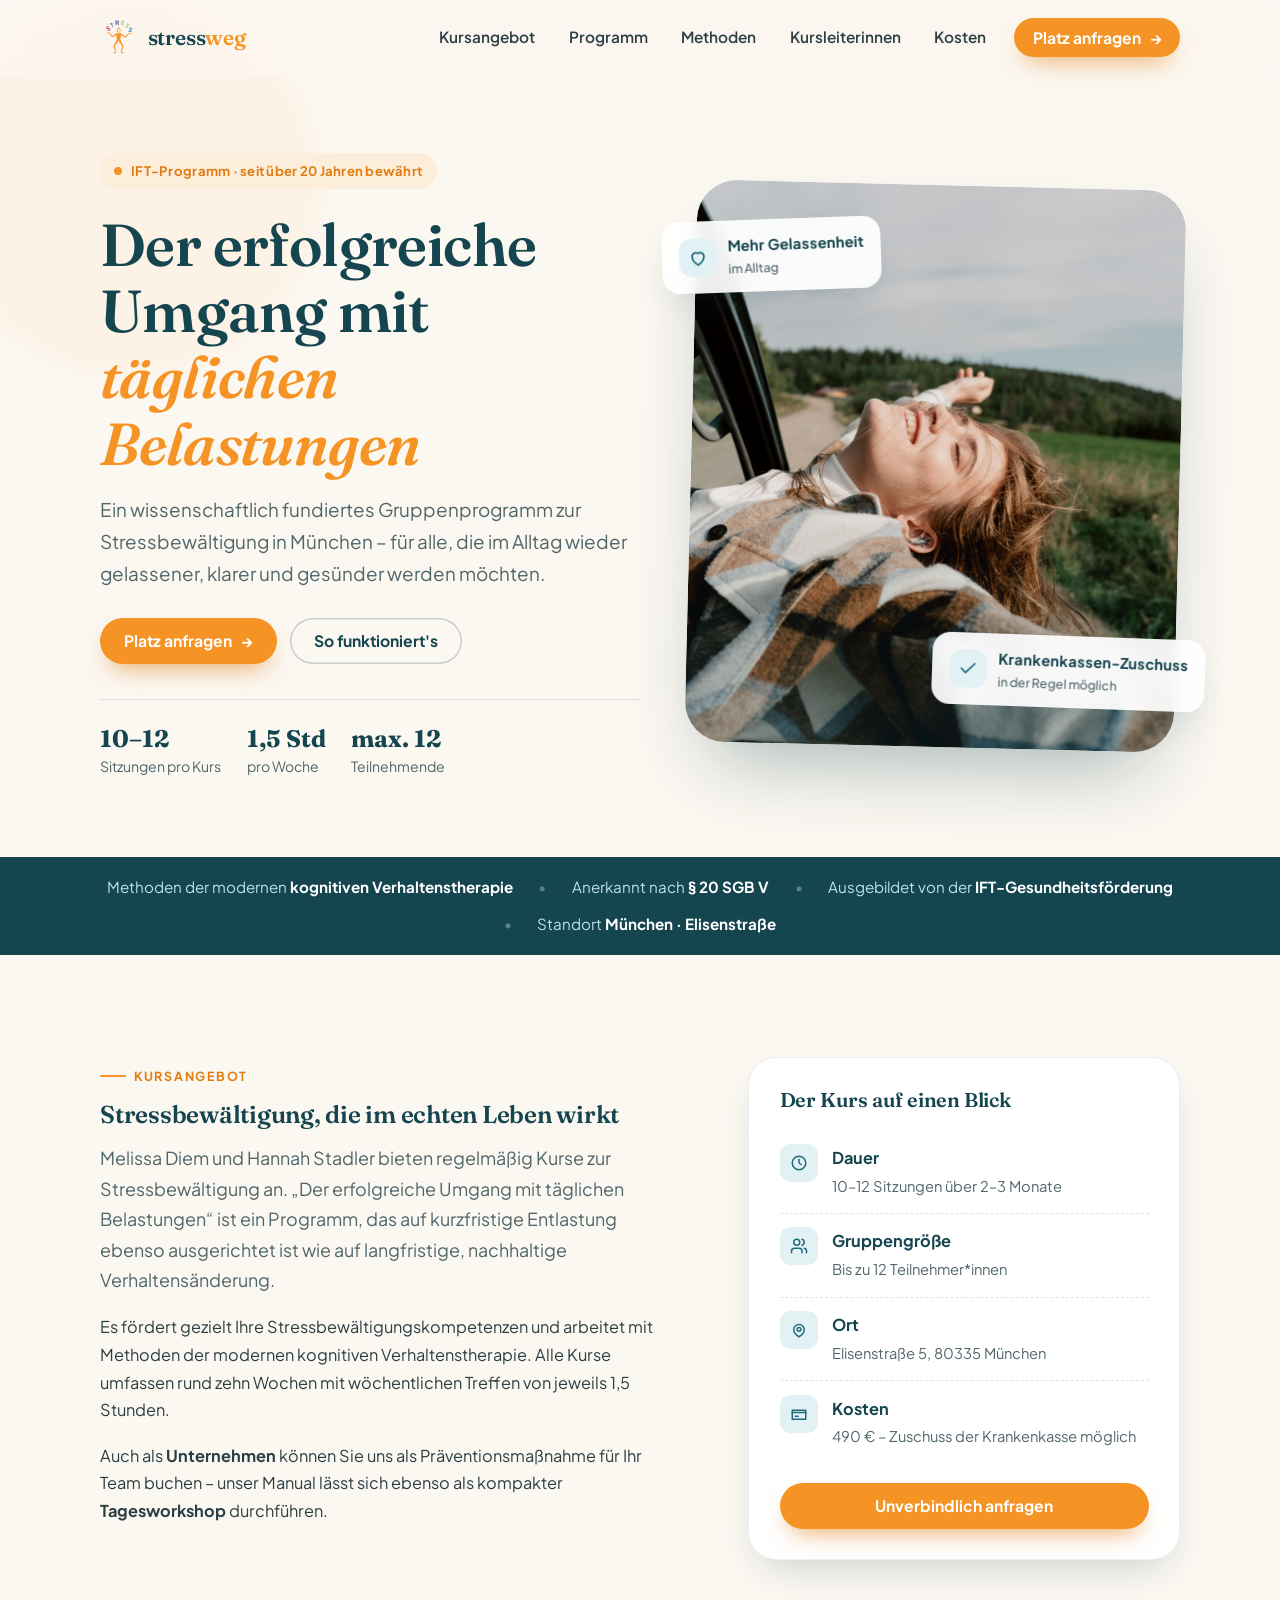
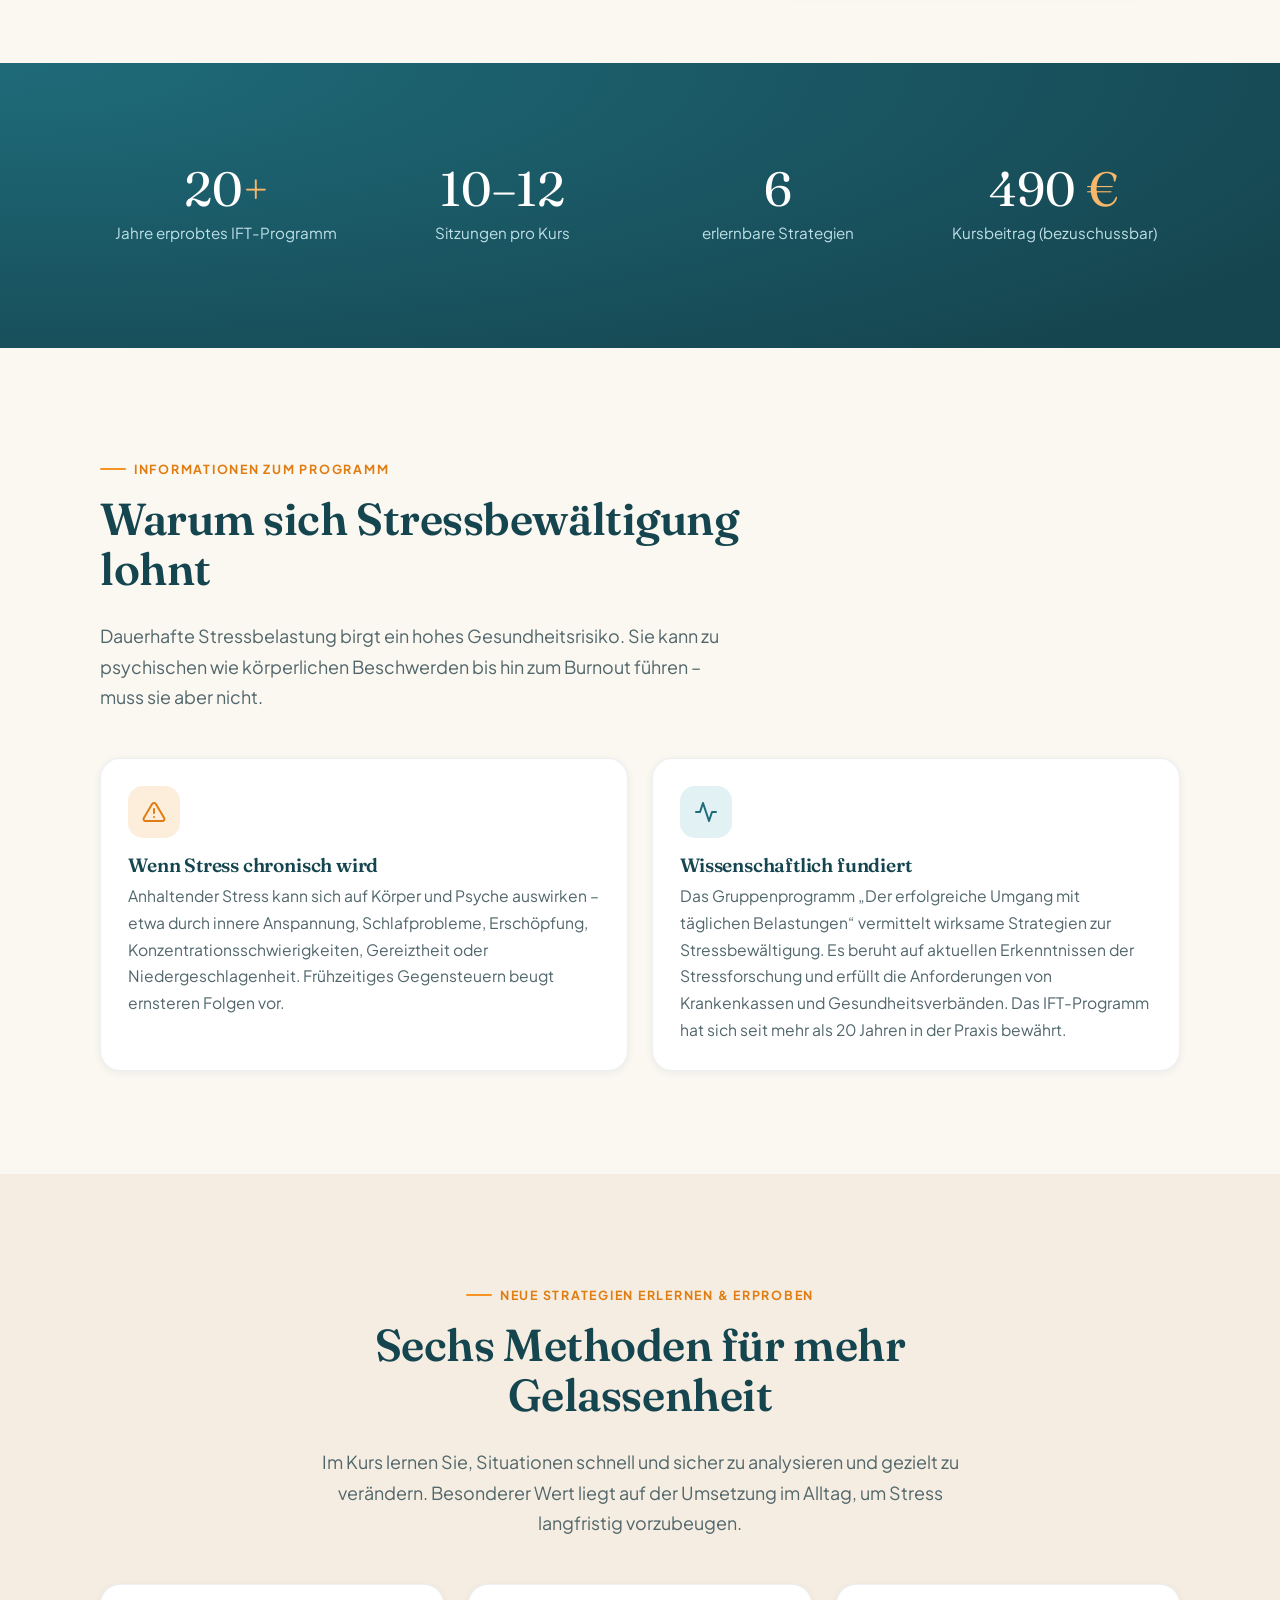
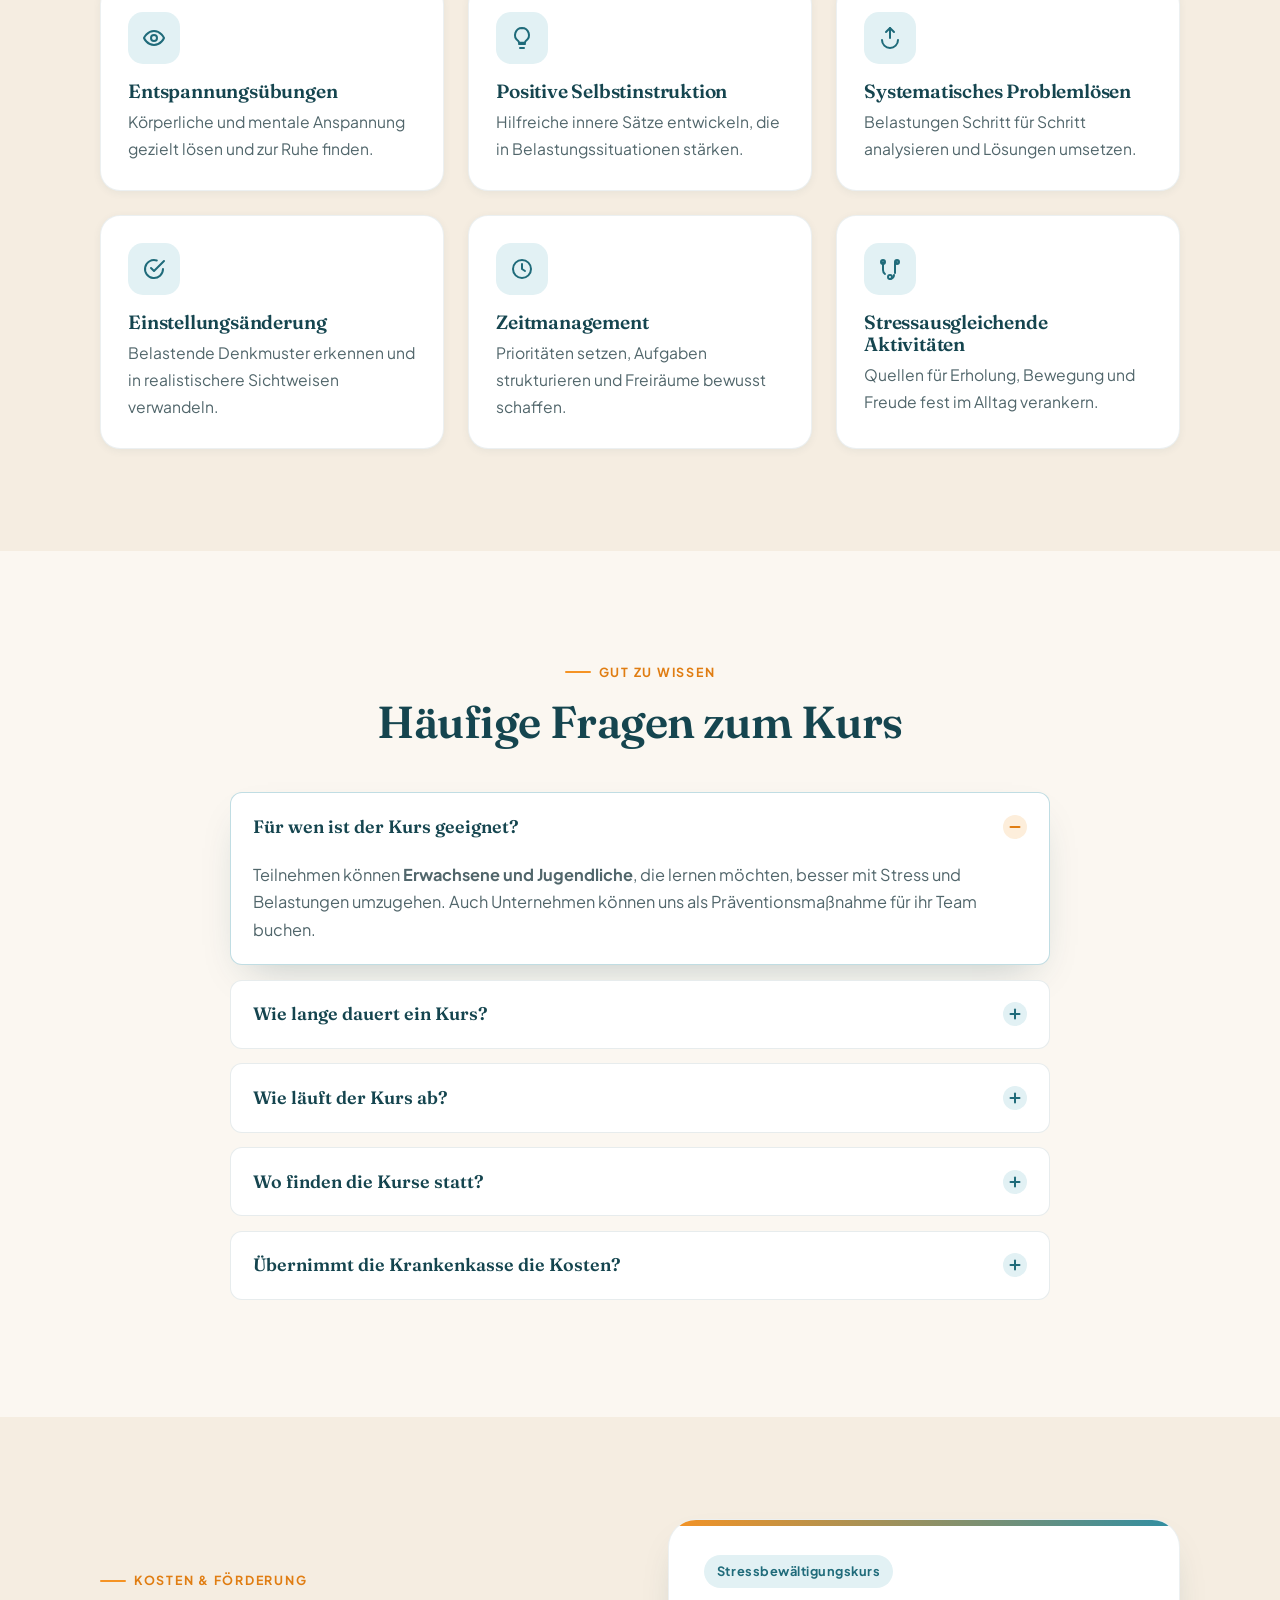
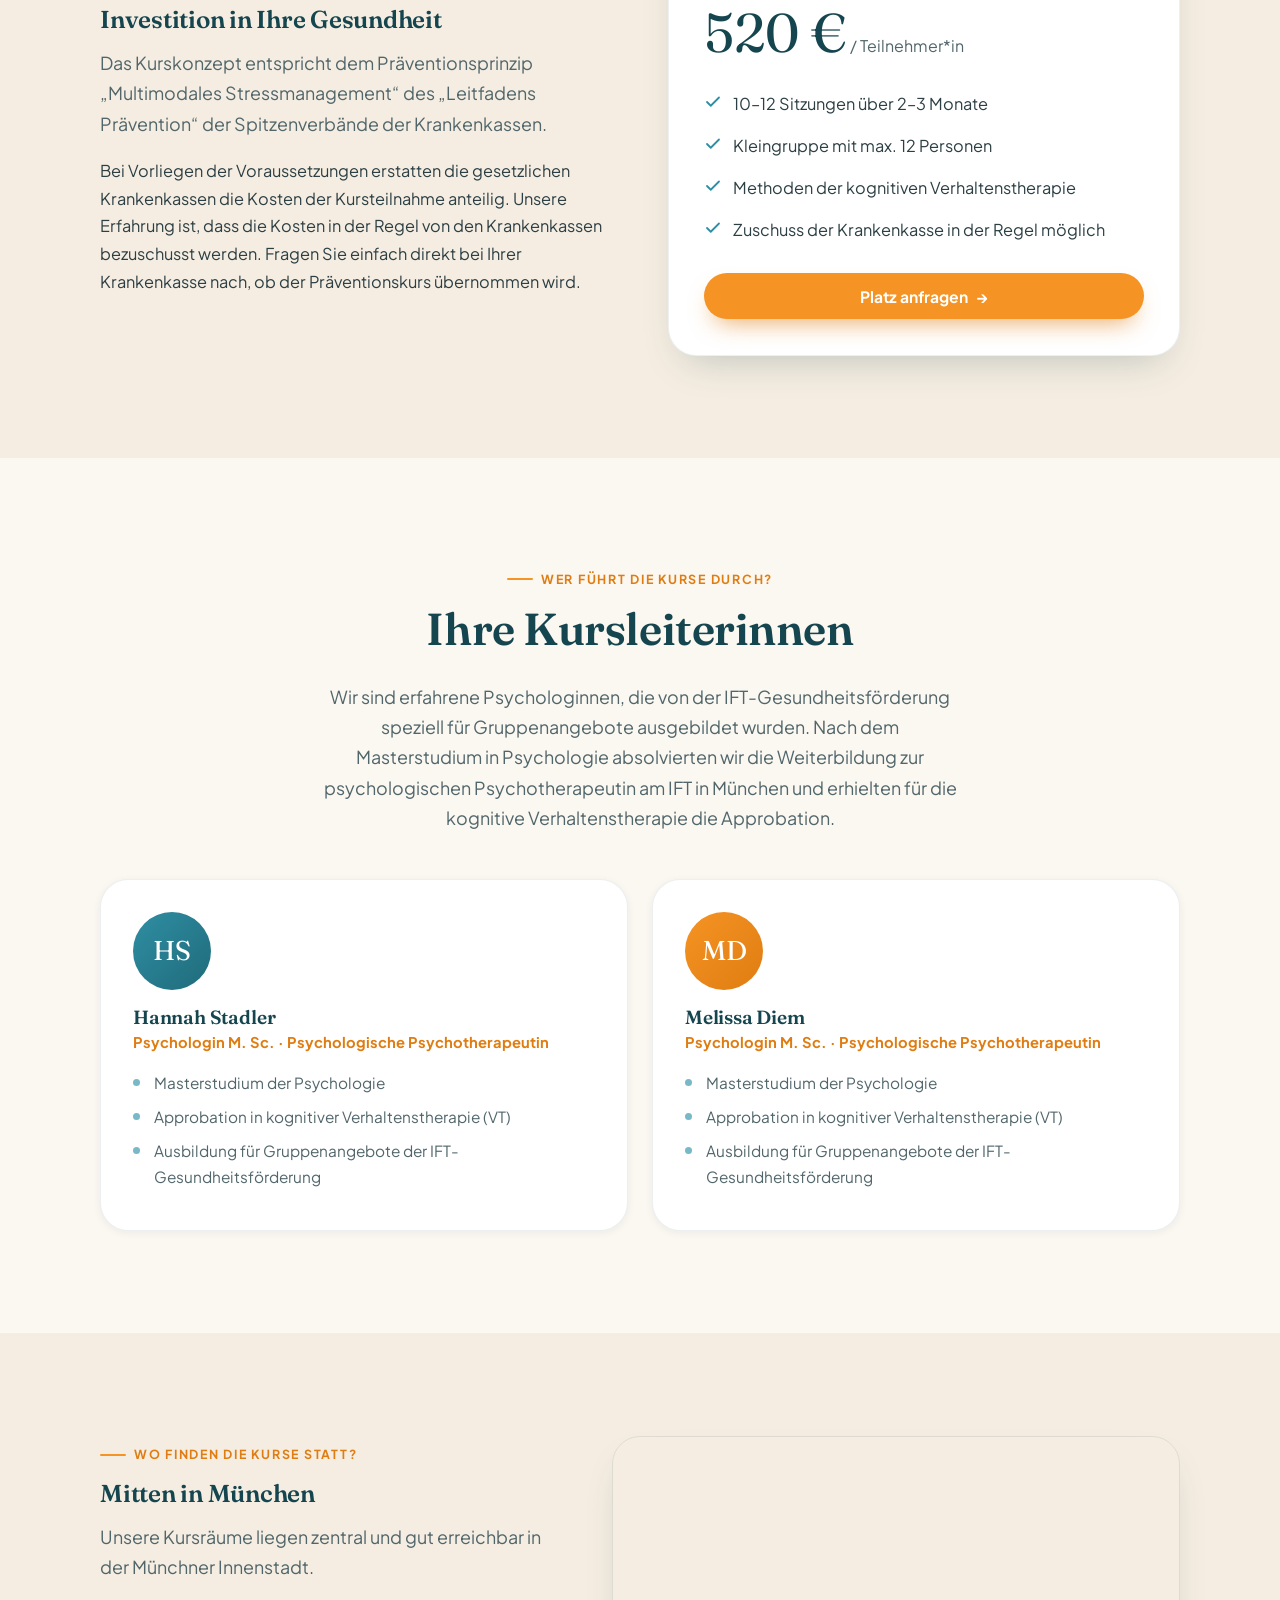
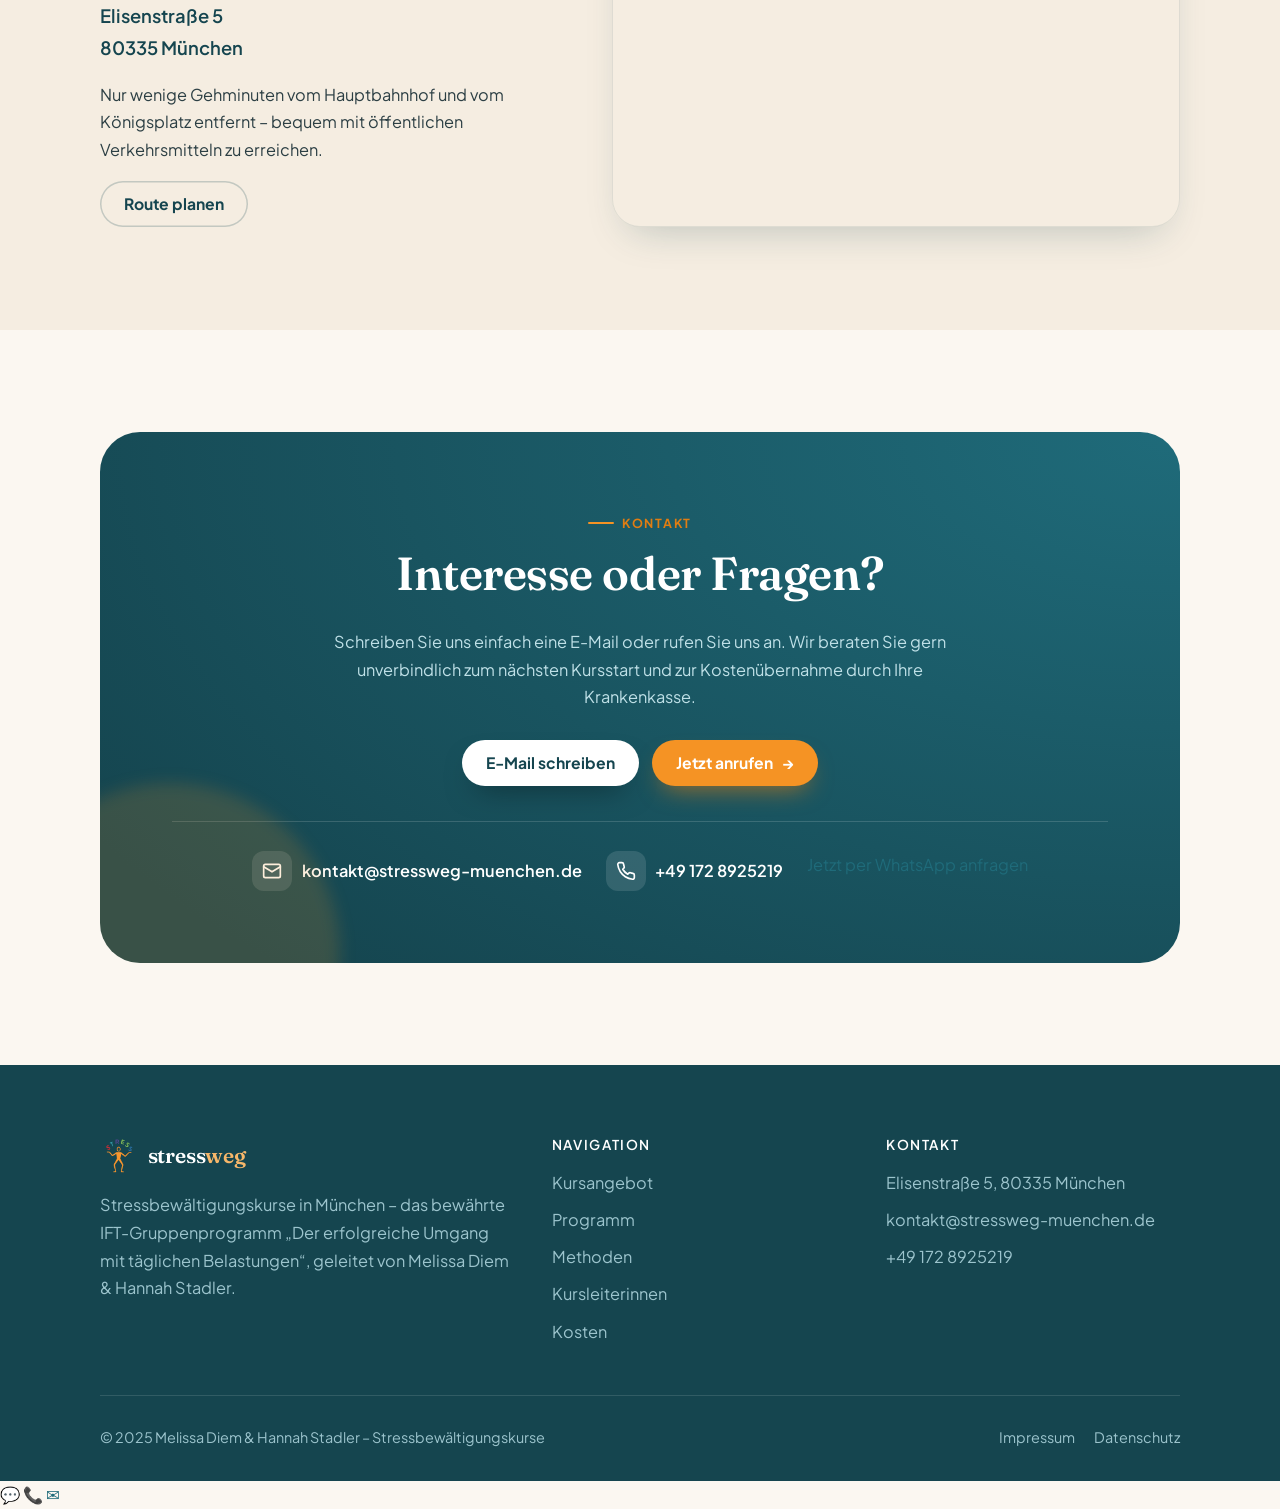
==== index.html @ cededc48 "floatingwa Restored contact FAB section with WhatsApp, call, and email links." ====
<!DOCTYPE html>
<html lang="de">
<head>
  <meta charset="UTF-8" />
  <meta name="viewport" content="width=device-width, initial-scale=1" />
  <title>stressweg München – Stressbewältigungskurse von Diem &amp; Stadler</title>
  <meta name="description" content="Wissenschaftlich fundierte Stressbewältigungskurse in München. Das bewährte IFT-Gruppenprogramm „Der erfolgreiche Umgang mit täglichen Belastungen“ – mit Zuschuss der Krankenkassen. Geleitet von den Psychologinnen Melissa Diem & Hannah Stadler." />
  <link rel="icon" href="mensch.png" />
  <link rel="preconnect" href="https://fonts.googleapis.com" />
  <link rel="preconnect" href="https://fonts.gstatic.com" crossorigin />
  <link href="https://fonts.googleapis.com/css2?family=Fraunces:ital,opsz,wght@0,9..144,400;0,9..144,500;0,9..144,600;1,9..144,500;1,9..144,600&family=Plus+Jakarta+Sans:wght@400;500;600;700;800&display=swap" rel="stylesheet" />
  <link rel="stylesheet" href="styles.css" />
</head>
<body>

  <!-- ===== Navigation ===== -->
  <header class="nav" id="nav">
    <div class="nav__inner">
      <a href="#top" class="brand" aria-label="stressweg – Startseite">
        <img src="mensch.png" alt="" />
        <span>stress<b>weg</b></span>
      </a>

      <div class="nav__menu" id="navMenu">
        <ul class="nav__links">
          <li><a href="#angebot">Kursangebot</a></li>
          <li><a href="#programm">Programm</a></li>
          <li><a href="#strategien">Methoden</a></li>
          <li><a href="#team">Kursleiterinnen</a></li>
          <li><a href="#kosten">Kosten</a></li>
        </ul>
        <div class="nav__cta">
          <a href="#kontakt" class="btn">Platz anfragen <span class="arrow" aria-hidden="true">→</span></a>
        </div>
      </div>

      <button class="nav__toggle" id="navToggle" aria-label="Menü öffnen" aria-expanded="false" aria-controls="navMenu">
        <span></span>
      </button>
    </div>
  </header>

  <main id="top">

    <!-- ===== Hero ===== -->
    <section class="hero">
      <div class="hero__blob" style="width:380px;height:380px;background:var(--orange-100);top:-80px;left:-120px;"></div>
      <div class="hero__content reveal">
        <span class="hero__badge"><span class="dot"></span> IFT-Programm · seit über 20 Jahren bewährt</span>
        <h1>Der erfolgreiche Umgang mit <span class="accent">täglichen Belastungen</span></h1>
        <p class="hero__sub">Ein wissenschaftlich fundiertes Gruppenprogramm zur Stressbewältigung in München – für alle, die im Alltag wieder gelassener, klarer und gesünder werden möchten.</p>
        <div class="hero__actions">
          <a href="#kontakt" class="btn">Platz anfragen <span class="arrow" aria-hidden="true">→</span></a>
          <a href="#programm" class="btn btn--ghost">So funktioniert's</a>
        </div>
        <div class="hero__facts">
          <div class="hero__fact"><strong>10–12</strong><span>Sitzungen pro Kurs</span></div>
          <div class="hero__fact"><strong>1,5 Std</strong><span>pro Woche</span></div>
          <div class="hero__fact"><strong>max. 12</strong><span>Teilnehmende</span></div>
        </div>
      </div>

      <div class="hero__media reveal">
        <div class="hero__photo">
          <img src="images/pexels-bg.jpg" alt="Frau lehnt sich entspannt und lächelnd aus einem Autofenster in die Natur" />
        </div>
        <div class="hero__chip hero__chip--tl">
          <span class="ic" aria-hidden="true">
            <svg width="20" height="20" viewBox="0 0 24 24" fill="none" stroke="currentColor" stroke-width="2" stroke-linecap="round" stroke-linejoin="round"><path d="M12 21s-7-4.5-7-9.5A4.5 4.5 0 0 1 12 7a4.5 4.5 0 0 1 7 4.5C19 16.5 12 21 12 21z"/></svg>
          </span>
          <div>Mehr Gelassenheit<small>im Alltag</small></div>
        </div>
        <div class="hero__chip hero__chip--br">
          <span class="ic" aria-hidden="true">
            <svg width="20" height="20" viewBox="0 0 24 24" fill="none" stroke="currentColor" stroke-width="2" stroke-linecap="round" stroke-linejoin="round"><path d="M20 6 9 17l-5-5"/></svg>
          </span>
          <div>Krankenkassen-Zuschuss<small>in der Regel möglich</small></div>
        </div>
      </div>
    </section>

    <!-- ===== Trust band ===== -->
    <div class="trust">
      <div class="container trust__inner">
        <span>Methoden der modernen <strong>kognitiven Verhaltenstherapie</strong></span>
        <span class="sep">•</span>
        <span>Anerkannt nach <strong>§ 20 SGB V</strong></span>
        <span class="sep">•</span>
        <span>Ausgebildet von der <strong>IFT-Gesundheitsförderung</strong></span>
        <span class="sep">•</span>
        <span>Standort <strong>München · Elisenstraße</strong></span>
      </div>
    </div>

    <!-- ===== Kursangebot ===== -->
    <section class="section" id="angebot">
      <div class="container">
        <div class="split">
          <div class="reveal">
            <span class="eyebrow">Kursangebot</span>
            <h2>Stressbewältigung, die im echten Leben wirkt</h2>
            <p class="lead">Melissa Diem und Hannah Stadler bieten regelmäßig Kurse zur Stressbewältigung an. „Der erfolgreiche Umgang mit täglichen Belastungen“ ist ein Programm, das auf kurzfristige Entlastung ebenso ausgerichtet ist wie auf langfristige, nachhaltige Verhaltensänderung.</p>
            <p>Es fördert gezielt Ihre Stressbewältigungskompetenzen und arbeitet mit Methoden der modernen kognitiven Verhaltenstherapie. Alle Kurse umfassen rund zehn Wochen mit wöchentlichen Treffen von jeweils 1,5 Stunden.</p>
            <p>Auch als <strong>Unternehmen</strong> können Sie uns als Präventionsmaßnahme für Ihr Team buchen – unser Manual lässt sich ebenso als kompakter <strong>Tagesworkshop</strong> durchführen.</p>
          </div>

          <aside class="facts-card reveal" aria-label="Kurs auf einen Blick">
            <h3>Der Kurs auf einen Blick</h3>
            <ul class="facts-list">
              <li>
                <span class="ic" aria-hidden="true"><svg width="18" height="18" viewBox="0 0 24 24" fill="none" stroke="currentColor" stroke-width="2" stroke-linecap="round" stroke-linejoin="round"><circle cx="12" cy="12" r="9"/><path d="M12 7v5l3 2"/></svg></span>
                <div><b>Dauer</b><span>10–12 Sitzungen über 2–3 Monate</span></div>
              </li>
              <li>
                <span class="ic" aria-hidden="true"><svg width="18" height="18" viewBox="0 0 24 24" fill="none" stroke="currentColor" stroke-width="2" stroke-linecap="round" stroke-linejoin="round"><path d="M16 21v-2a4 4 0 0 0-4-4H6a4 4 0 0 0-4 4v2"/><circle cx="9" cy="7" r="4"/><path d="M22 21v-2a4 4 0 0 0-3-3.87"/><path d="M16 3.13a4 4 0 0 1 0 7.75"/></svg></span>
                <div><b>Gruppengröße</b><span>Bis zu 12 Teilnehmer*innen</span></div>
              </li>
              <li>
                <span class="ic" aria-hidden="true"><svg width="18" height="18" viewBox="0 0 24 24" fill="none" stroke="currentColor" stroke-width="2" stroke-linecap="round" stroke-linejoin="round"><path d="M12 21s-7-4.5-7-9.5A7 7 0 0 1 19 11.5C19 16.5 12 21 12 21z"/><circle cx="12" cy="11" r="2.5"/></svg></span>
                <div><b>Ort</b><span>Elisenstraße 5, 80335 München</span></div>
              </li>
              <li>
                <span class="ic" aria-hidden="true"><svg width="18" height="18" viewBox="0 0 24 24" fill="none" stroke="currentColor" stroke-width="2" stroke-linecap="round" stroke-linejoin="round"><path d="M3 7h18v12H3z"/><path d="M3 10h18"/><path d="M7 15h4"/></svg></span>
                <div><b>Kosten</b><span>490 € – Zuschuss der Krankenkasse möglich</span></div>
              </li>
            </ul>
            <a href="#kontakt" class="btn" style="width:100%;justify-content:center;margin-top:1.2rem;">Unverbindlich anfragen</a>
          </aside>
        </div>
      </div>
    </section>

    <!-- ===== Stats ===== -->
    <section class="section section--teal">
      <div class="container">
        <div class="stats">
          <div class="reveal"><div class="stat__num">20<span class="unit">+</span></div><div class="stat__label">Jahre erprobtes IFT-Programm</div></div>
          <div class="reveal"><div class="stat__num">10–12</div><div class="stat__label">Sitzungen pro Kurs</div></div>
          <div class="reveal"><div class="stat__num">6</div><div class="stat__label">erlernbare Strategien</div></div>
          <div class="reveal"><div class="stat__num">490<span class="unit"> €</span></div><div class="stat__label">Kursbeitrag (bezuschussbar)</div></div>
        </div>
      </div>
    </section>

    <!-- ===== Programm ===== -->
    <section class="section" id="programm">
      <div class="container">
        <div class="section__head reveal">
          <span class="eyebrow">Informationen zum Programm</span>
          <h2>Warum sich Stressbewältigung lohnt</h2>
          <p class="lead">Dauerhafte Stressbelastung birgt ein hohes Gesundheitsrisiko. Sie kann zu psychischen wie körperlichen Beschwerden bis hin zum Burnout führen – muss sie aber nicht.</p>
        </div>

        <div class="grid grid--2">
          <div class="card reveal">
            <div class="card__icon card__icon--orange" aria-hidden="true">
              <svg width="24" height="24" viewBox="0 0 24 24" fill="none" stroke="currentColor" stroke-width="2" stroke-linecap="round" stroke-linejoin="round"><path d="M10.29 3.86 1.82 18a2 2 0 0 0 1.71 3h16.94a2 2 0 0 0 1.71-3L13.71 3.86a2 2 0 0 0-3.42 0z"/><path d="M12 9v4"/><path d="M12 17h.01"/></svg>
            </div>
            <h3>Wenn Stress chronisch wird</h3>
            <p>Anhaltender Stress kann sich auf Körper und Psyche auswirken – etwa durch innere Anspannung, Schlafprobleme, Erschöpfung, Konzentrationsschwierigkeiten, Gereiztheit oder Niedergeschlagenheit. Frühzeitiges Gegensteuern beugt ernsteren Folgen vor.</p>
          </div>
          <div class="card reveal">
            <div class="card__icon" aria-hidden="true">
              <svg width="24" height="24" viewBox="0 0 24 24" fill="none" stroke="currentColor" stroke-width="2" stroke-linecap="round" stroke-linejoin="round"><path d="M22 12h-4l-3 9L9 3l-3 9H2"/></svg>
            </div>
            <h3>Wissenschaftlich fundiert</h3>
            <p>Das Gruppenprogramm „Der erfolgreiche Umgang mit täglichen Belastungen“ vermittelt wirksame Strategien zur Stressbewältigung. Es beruht auf aktuellen Erkenntnissen der Stressforschung und erfüllt die Anforderungen von Krankenkassen und Gesundheitsverbänden. Das IFT-Programm hat sich seit mehr als 20 Jahren in der Praxis bewährt.</p>
          </div>
        </div>
      </div>
    </section>

    <!-- ===== Strategien ===== -->
    <section class="section section--tint" id="strategien">
      <div class="container">
        <div class="section__head section__head--center reveal">
          <span class="eyebrow">Neue Strategien erlernen &amp; erproben</span>
          <h2>Sechs Methoden für mehr Gelassenheit</h2>
          <p class="lead">Im Kurs lernen Sie, Situationen schnell und sicher zu analysieren und gezielt zu verändern. Besonderer Wert liegt auf der Umsetzung im Alltag, um Stress langfristig vorzubeugen.</p>
        </div>

        <div class="grid grid--3">
          <div class="card reveal">
            <div class="card__icon" aria-hidden="true"><svg width="24" height="24" viewBox="0 0 24 24" fill="none" stroke="currentColor" stroke-width="2" stroke-linecap="round" stroke-linejoin="round"><path d="M2 12s3-7 10-7 10 7 10 7-3 7-10 7S2 12 2 12z"/><circle cx="12" cy="12" r="3"/></svg></div>
            <h3>Entspannungsübungen</h3>
            <p>Körperliche und mentale Anspannung gezielt lösen und zur Ruhe finden.</p>
          </div>
          <div class="card reveal">
            <div class="card__icon" aria-hidden="true"><svg width="24" height="24" viewBox="0 0 24 24" fill="none" stroke="currentColor" stroke-width="2" stroke-linecap="round" stroke-linejoin="round"><path d="M9 18h6"/><path d="M10 22h4"/><path d="M12 2a7 7 0 0 0-4 12.7c.6.5 1 1.2 1 2h6c0-.8.4-1.5 1-2A7 7 0 0 0 12 2z"/></svg></div>
            <h3>Positive Selbstinstruktion</h3>
            <p>Hilfreiche innere Sätze entwickeln, die in Belastungssituationen stärken.</p>
          </div>
          <div class="card reveal">
            <div class="card__icon" aria-hidden="true"><svg width="24" height="24" viewBox="0 0 24 24" fill="none" stroke="currentColor" stroke-width="2" stroke-linecap="round" stroke-linejoin="round"><path d="m8 6 4-4 4 4"/><path d="M12 2v10"/><path d="M4 14a8 8 0 0 0 16 0"/></svg></div>
            <h3>Systematisches Problemlösen</h3>
            <p>Belastungen Schritt für Schritt analysieren und Lösungen umsetzen.</p>
          </div>
          <div class="card reveal">
            <div class="card__icon" aria-hidden="true"><svg width="24" height="24" viewBox="0 0 24 24" fill="none" stroke="currentColor" stroke-width="2" stroke-linecap="round" stroke-linejoin="round"><path d="M21 12a9 9 0 1 1-6.2-8.5"/><path d="m9 11 3 3L22 4"/></svg></div>
            <h3>Einstellungsänderung</h3>
            <p>Belastende Denkmuster erkennen und in realistischere Sichtweisen verwandeln.</p>
          </div>
          <div class="card reveal">
            <div class="card__icon" aria-hidden="true"><svg width="24" height="24" viewBox="0 0 24 24" fill="none" stroke="currentColor" stroke-width="2" stroke-linecap="round" stroke-linejoin="round"><circle cx="12" cy="12" r="9"/><path d="M12 7v5l3 2"/></svg></div>
            <h3>Zeitmanagement</h3>
            <p>Prioritäten setzen, Aufgaben strukturieren und Freiräume bewusst schaffen.</p>
          </div>
          <div class="card reveal">
            <div class="card__icon" aria-hidden="true"><svg width="24" height="24" viewBox="0 0 24 24" fill="none" stroke="currentColor" stroke-width="2" stroke-linecap="round" stroke-linejoin="round"><path d="M19 5a2 2 0 0 0-2 2v9"/><path d="M7 17a5 5 0 0 1-2-4V5"/><circle cx="5" cy="5" r="2"/><circle cx="19" cy="5" r="2"/><path d="M12 22a4 4 0 0 0 4-4"/><circle cx="12" cy="20" r="2"/></svg></div>
            <h3>Stressausgleichende Aktivitäten</h3>
            <p>Quellen für Erholung, Bewegung und Freude fest im Alltag verankern.</p>
          </div>
        </div>
      </div>
    </section>

    <!-- ===== FAQ / Details ===== -->
    <section class="section" id="details">
      <div class="container">
        <div class="section__head section__head--center reveal">
          <span class="eyebrow">Gut zu wissen</span>
          <h2>Häufige Fragen zum Kurs</h2>
        </div>

        <div class="faq reveal">
          <details class="faq__item" open>
            <summary class="faq__q">Für wen ist der Kurs geeignet? <span class="plus" aria-hidden="true"></span></summary>
            <div class="faq__a">
              <p>Teilnehmen können <strong>Erwachsene und Jugendliche</strong>, die lernen möchten, besser mit Stress und Belastungen umzugehen. Auch Unternehmen können uns als Präventionsmaßnahme für ihr Team buchen.</p>
            </div>
          </details>
          <details class="faq__item">
            <summary class="faq__q">Wie lange dauert ein Kurs? <span class="plus" aria-hidden="true"></span></summary>
            <div class="faq__a">
              <p>Ein Kurs dauert in der Regel <strong>zwei bis drei Monate</strong>. Je nach Anzahl der Teilnehmenden variiert der Gesamtumfang zwischen 10 und 12 Sitzungen – bei wöchentlichen Treffen von jeweils 1,5 Stunden.</p>
            </div>
          </details>
          <details class="faq__item">
            <summary class="faq__q">Wie läuft der Kurs ab? <span class="plus" aria-hidden="true"></span></summary>
            <div class="faq__a">
              <p>Der Kurs wird in <strong>Gruppen mit bis zu zwölf Teilnehmer*innen</strong> durchgeführt. So bleibt genug Zeit für individuelle Unterstützung. Sie lernen, Situationen schnell und sicher zu analysieren und gezielt zu verändern.</p>
            </div>
          </details>
          <details class="faq__item">
            <summary class="faq__q">Wo finden die Kurse statt? <span class="plus" aria-hidden="true"></span></summary>
            <div class="faq__a">
              <p>Die Kurse finden zentral in München statt: <strong>Elisenstraße 5, 80335 München</strong>. Den genauen Standort finden Sie weiter unten auf der Karte.</p>
            </div>
          </details>
          <details class="faq__item">
            <summary class="faq__q">Übernimmt die Krankenkasse die Kosten? <span class="plus" aria-hidden="true"></span></summary>
            <div class="faq__a">
              <p>Das Kurskonzept entspricht dem Präventionsprinzip „Multimodales Stressmanagement“ des „Leitfadens Prävention“ der Spitzenverbände der Krankenkassen. Bei Vorliegen der Voraussetzungen erstatten die gesetzlichen Krankenkassen die Kosten anteilig. Unsere Erfahrung zeigt: In der Regel werden die Kosten bezuschusst. Fragen Sie am besten direkt bei Ihrer Krankenkasse nach.</p>
            </div>
          </details>
        </div>
      </div>
    </section>

    <!-- ===== Kosten ===== -->
    <section class="section section--tint" id="kosten">
      <div class="container">
        <div class="pricing">
          <div class="reveal">
            <span class="eyebrow">Kosten &amp; Förderung</span>
            <h2>Investition in Ihre Gesundheit</h2>
            <p class="lead">Das Kurskonzept entspricht dem Präventionsprinzip „Multimodales Stressmanagement“ des „Leitfadens Prävention“ der Spitzenverbände der Krankenkassen.</p>
            <p>Bei Vorliegen der Voraussetzungen erstatten die gesetzlichen Krankenkassen die Kosten der Kursteilnahme anteilig. Unsere Erfahrung ist, dass die Kosten in der Regel von den Krankenkassen bezuschusst werden. Fragen Sie einfach direkt bei Ihrer Krankenkasse nach, ob der Präventionskurs übernommen wird.</p>
          </div>

          <div class="price-card reveal">
            <span class="tag">Stressbewältigungskurs</span>
            <div class="amount">520 €<small> / Teilnehmer*in</small></div>
            <ul class="check-list">
              <li><svg width="18" height="18" viewBox="0 0 24 24" fill="none" stroke="currentColor" stroke-width="2.4" stroke-linecap="round" stroke-linejoin="round"><path d="M20 6 9 17l-5-5"/></svg> 10–12 Sitzungen über 2–3 Monate</li>
              <li><svg width="18" height="18" viewBox="0 0 24 24" fill="none" stroke="currentColor" stroke-width="2.4" stroke-linecap="round" stroke-linejoin="round"><path d="M20 6 9 17l-5-5"/></svg> Kleingruppe mit max. 12 Personen</li>
              <li><svg width="18" height="18" viewBox="0 0 24 24" fill="none" stroke="currentColor" stroke-width="2.4" stroke-linecap="round" stroke-linejoin="round"><path d="M20 6 9 17l-5-5"/></svg> Methoden der kognitiven Verhaltenstherapie</li>
              <li><svg width="18" height="18" viewBox="0 0 24 24" fill="none" stroke="currentColor" stroke-width="2.4" stroke-linecap="round" stroke-linejoin="round"><path d="M20 6 9 17l-5-5"/></svg> Zuschuss der Krankenkasse in der Regel möglich</li>
            </ul>
            <a href="#kontakt" class="btn" style="width:100%;justify-content:center;">Platz anfragen <span class="arrow" aria-hidden="true">→</span></a>
          </div>
        </div>
      </div>
    </section>

    <!-- ===== Team ===== -->
    <section class="section" id="team">
      <div class="container">
        <div class="section__head section__head--center reveal">
          <span class="eyebrow">Wer führt die Kurse durch?</span>
          <h2>Ihre Kursleiterinnen</h2>
          <p class="lead">Wir sind erfahrene Psychologinnen, die von der IFT-Gesundheitsförderung speziell für Gruppenangebote ausgebildet wurden. Nach dem Masterstudium in Psychologie absolvierten wir die Weiterbildung zur psychologischen Psychotherapeutin am IFT in München und erhielten für die kognitive Verhaltenstherapie die Approbation.</p>
        </div>

        <div class="grid grid--2">
          <div class="team-card reveal">
            <div class="team-card__avatar team-card__avatar--a" aria-hidden="true">HS</div>
            <h3>Hannah Stadler</h3>
            <div class="role">Psychologin M. Sc. · Psychologische Psychotherapeutin</div>
            <ul>
              <li>Masterstudium der Psychologie</li>
              <li>Approbation in kognitiver Verhaltenstherapie (VT)</li>
              <li>Ausbildung für Gruppenangebote der IFT-Gesundheitsförderung</li>
            </ul>
          </div>
          <div class="team-card reveal">
            <div class="team-card__avatar team-card__avatar--b" aria-hidden="true">MD</div>
            <h3>Melissa Diem</h3>
            <div class="role">Psychologin M. Sc. · Psychologische Psychotherapeutin</div>
            <ul>
              <li>Masterstudium der Psychologie</li>
              <li>Approbation in kognitiver Verhaltenstherapie (VT)</li>
              <li>Ausbildung für Gruppenangebote der IFT-Gesundheitsförderung</li>
            </ul>
          </div>
        </div>
      </div>
    </section>

    <!-- ===== Standort ===== -->
    <section class="section section--tint" id="standort">
      <div class="container">
        <div class="location">
          <div class="reveal">
            <span class="eyebrow">Wo finden die Kurse statt?</span>
            <h2>Mitten in München</h2>
            <p class="lead">Unsere Kursräume liegen zentral und gut erreichbar in der Münchner Innenstadt.</p>
            <p style="font-size:1.15rem;color:var(--teal-900);font-weight:600;">Elisenstraße 5<br />80335 München</p>
            <p>Nur wenige Gehminuten vom Hauptbahnhof und vom Königsplatz entfernt – bequem mit öffentlichen Verkehrsmitteln zu erreichen.</p>
            <a class="btn btn--ghost" href="https://www.openstreetmap.org/search?query=Elisenstra%C3%9Fe%205%2C%2080335%20M%C3%BCnchen" target="_blank" rel="noopener">Route planen</a>
          </div>
          <div class="location__map reveal">
            <iframe
              title="Karte: Elisenstraße 5, 80335 München"
              loading="lazy"
              referrerpolicy="no-referrer-when-downgrade"
              src="https://www.openstreetmap.org/export/embed.html?bbox=11.5560%2C48.1410%2C11.5700%2C48.1480&amp;layer=mapnik&amp;marker=48.1445%2C11.5630"></iframe>
          </div>
        </div>
      </div>
    </section>

    <!-- ===== Kontakt / CTA ===== -->
    <section class="section" id="kontakt">
      <div class="container">
        <div class="cta reveal">
          <div class="cta__deco" aria-hidden="true"></div>
          <span class="eyebrow">Kontakt</span>
          <h2>Interesse oder Fragen?</h2>
          <p>Schreiben Sie uns einfach eine E-Mail oder rufen Sie uns an. Wir beraten Sie gern unverbindlich zum nächsten Kursstart und zur Kostenübernahme durch Ihre Krankenkasse.</p>
          <div class="cta__actions">
            <a href="mailto:kontakt@stressweg-muenchen.de" class="btn btn--light">E-Mail schreiben</a>
            <a href="tel:+491728925219" class="btn">Jetzt anrufen <span class="arrow" aria-hidden="true">→</span></a>
          </div>
          <div class="cta__methods">
            <a class="cta__method" href="mailto:kontakt@stressweg-muenchen.de">
              <span class="ic" aria-hidden="true"><svg width="20" height="20" viewBox="0 0 24 24" fill="none" stroke="currentColor" stroke-width="2" stroke-linecap="round" stroke-linejoin="round"><rect x="2" y="4" width="20" height="16" rx="2"/><path d="m22 7-10 6L2 7"/></svg></span>
              kontakt@stressweg-muenchen.de
            </a>
            <a class="cta__method" href="tel:+491728925219">
              <span class="ic" aria-hidden="true"><svg width="20" height="20" viewBox="0 0 24 24" fill="none" stroke="currentColor" stroke-width="2" stroke-linecap="round" stroke-linejoin="round"><path d="M22 16.92v3a2 2 0 0 1-2.18 2 19.79 19.79 0 0 1-8.63-3.07 19.5 19.5 0 0 1-6-6 19.79 19.79 0 0 1-3.07-8.67A2 2 0 0 1 4.11 2h3a2 2 0 0 1 2 1.72c.13.96.36 1.9.7 2.81a2 2 0 0 1-.45 2.11L8.09 9.91a16 16 0 0 0 6 6l1.27-1.27a2 2 0 0 1 2.11-.45c.9.34 1.85.57 2.81.7A2 2 0 0 1 22 16.92z"/></svg></span>
              +49&nbsp;172&nbsp;8925219
            </a>
            <a href="https://wa.me/+491728925219" target="_blank" rel="noopener noreferrer">
  Jetzt per WhatsApp anfragen
</a>
          </div>
        </div>
      </div>
    </section>
  </main>

  <!-- ===== Footer ===== -->
  <footer class="footer">
    <div class="container">
      <div class="footer__grid">
        <div>
          <a href="#top" class="brand"><img src="mensch.png" alt="" /> <span>stress<b>weg</b></span></a>
          <p>Stressbewältigungskurse in München – das bewährte IFT-Gruppenprogramm „Der erfolgreiche Umgang mit täglichen Belastungen“, geleitet von Melissa Diem &amp; Hannah Stadler.</p>
        </div>
        <div>
          <h4>Navigation</h4>
          <ul>
            <li><a href="#angebot">Kursangebot</a></li>
            <li><a href="#programm">Programm</a></li>
            <li><a href="#strategien">Methoden</a></li>
            <li><a href="#team">Kursleiterinnen</a></li>
            <li><a href="#kosten">Kosten</a></li>
          </ul>
        </div>
        <div>
          <h4>Kontakt</h4>
          <ul>
            <li>Elisenstraße 5, 80335 München</li>
            <li><a href="mailto:kontakt@stressweg-muenchen.de">kontakt@stressweg-muenchen.de</a></li>
            <li><a href="tel:+491728925219">+49&nbsp;172&nbsp;8925219</a></li>
          </ul>
        </div>
      </div>
      <div class="footer__bottom">
        <span>© 2025 Melissa Diem &amp; Hannah Stadler – Stressbewältigungskurse</span>
        <nav>
          <a href="impressum.html">Impressum</a>
          <a href="datenschutz.html">Datenschutz</a>
        </nav>
      </div>
    </div>
  </footer>

  <script src="script.js"></script>
    <div class="contact-fab">
  
  <!-- WhatsApp -->
  <a href="https://wa.me/491234567890?text=Hallo%20ich%20habe%20eine%20Anfrage%20%C3%BCber%20Ihre%20Website"
     target="_blank"
     title="WhatsApp">
    💬
  </a>

  <!-- Anruf -->
  <a href="tel:+498912345678"
     title="Anrufen">
    📞
  </a>

  <!-- Email -->
  <a href="mailto:info@stressweg-muenchen.de?subject=Anfrage%20Website"
     title="E-Mail schreiben">
    ✉️
  </a>

</div>
</body>
</html>
---- styles.css ----
/* =========================================================
   stressweg – Stressbewältigungskurse München
   Redesign Stylesheet
   ========================================================= */

:root {
  /* Brand palette */
  --teal-900: #15454f;
  --teal-700: #1f6b7a;
  --teal-500: #2f8ea3;
  --teal-300: #79b8c6;
  --teal-100: #e2f1f4;

  --orange-600: #e07d12;
  --orange-500: #f59324;
  --orange-300: #f7b76a;
  --orange-100: #fdeedb;

  --sand-50: #fbf7f1;
  --sand-100: #f5ede1;
  --sand-200: #ece0cf;

  --ink-900: #16282d;
  --ink-700: #2c3f44;
  --ink-500: #51666b;
  --ink-300: #8499a0;

  --white: #ffffff;

  /* Semantic */
  --bg: var(--sand-50);
  --surface: #ffffff;
  --text: var(--ink-700);
  --heading: var(--teal-900);
  --accent: var(--orange-500);

  --radius-sm: 12px;
  --radius: 20px;
  --radius-lg: 28px;
  --radius-xl: 40px;

  --shadow-sm: 0 2px 8px rgba(21, 69, 79, 0.06);
  --shadow: 0 18px 40px -18px rgba(21, 69, 79, 0.28);
  --shadow-lg: 0 40px 80px -30px rgba(21, 69, 79, 0.40);

  --nav-h: 76px;
  --maxw: 1160px;

  --font-display: "Fraunces", Georgia, "Times New Roman", serif;
  --font-body: "Plus Jakarta Sans", system-ui, -apple-system, Segoe UI, Roboto, sans-serif;
}

/* ---------- Reset ---------- */
*, *::before, *::after { box-sizing: border-box; }

html {
  scroll-behavior: smooth;
  -webkit-text-size-adjust: 100%;
}
@media (prefers-reduced-motion: reduce) {
  html { scroll-behavior: auto; }
}

body {
  margin: 0;
  font-family: var(--font-body);
  color: var(--text);
  background: var(--bg);
  line-height: 1.7;
  font-size: 1.02rem;
  -webkit-font-smoothing: antialiased;
  text-rendering: optimizeLegibility;
  overflow-x: hidden;
}

img { max-width: 100%; display: block; }

a { color: var(--teal-700); text-decoration: none; }
a:hover { color: var(--teal-500); }

h1, h2, h3, h4 {
  font-family: var(--font-display);
  color: var(--heading);
  font-weight: 600;
  line-height: 1.12;
  letter-spacing: -0.01em;
  margin: 0 0 0.6em;
}

p { margin: 0 0 1.1rem; }

.container {
  width: 100%;
  max-width: var(--maxw);
  margin-inline: auto;
  padding-inline: clamp(1.2rem, 4vw, 2.5rem);
}

/* ---------- Section scaffolding ---------- */
section[id] { scroll-margin-top: calc(var(--nav-h) + 24px); }

.section { padding: clamp(3.5rem, 8vw, 7rem) 0; }
.section--tint { background: var(--sand-100); }
.section--teal {
  background: radial-gradient(120% 140% at 0% 0%, var(--teal-700), var(--teal-900));
  color: #d9eef2;
}
.section--teal h2, .section--teal h3 { color: #fff; }

.eyebrow {
  display: inline-flex;
  align-items: center;
  gap: 0.5rem;
  font-family: var(--font-body);
  font-weight: 700;
  font-size: 0.78rem;
  letter-spacing: 0.14em;
  text-transform: uppercase;
  color: var(--orange-600);
  margin-bottom: 0.9rem;
}
.eyebrow::before {
  content: "";
  width: 26px; height: 2px;
  background: var(--orange-500);
  border-radius: 2px;
}
.section--teal .eyebrow { color: var(--orange-300); }
.section--teal .eyebrow::before { background: var(--orange-300); }

.section__head { max-width: 640px; margin-bottom: 2.8rem; }
.section__head--center { margin-inline: auto; text-align: center; }
.section__head h2 { font-size: clamp(1.9rem, 4vw, 2.8rem); }
.lead { font-size: 1.12rem; color: var(--ink-500); }
.section--teal .lead { color: #bfe0e7; }

/* ---------- Buttons ---------- */
.btn {
  --btn-bg: var(--orange-500);
  --btn-fg: #fff;
  display: inline-flex;
  align-items: center;
  gap: 0.55rem;
  font-family: var(--font-body);
  font-weight: 700;
  font-size: 0.98rem;
  line-height: 1;
  padding: 0.95rem 1.5rem;
  border-radius: 999px;
  border: 0;
  background: var(--btn-bg);
  color: var(--btn-fg);
  cursor: pointer;
  transition: transform .18s ease, box-shadow .18s ease, background .18s ease;
  box-shadow: 0 12px 24px -10px rgba(224, 125, 18, 0.7);
}
.btn:hover {
  transform: translateY(-2px);
  color: #fff;
  box-shadow: 0 18px 30px -10px rgba(224, 125, 18, 0.75);
}
.btn--ghost {
  --btn-bg: transparent;
  --btn-fg: var(--teal-900);
  box-shadow: inset 0 0 0 1.5px rgba(21, 69, 79, 0.22);
}
.btn--ghost:hover {
  --btn-fg: var(--teal-900);
  background: rgba(21, 69, 79, 0.06);
  box-shadow: inset 0 0 0 1.5px rgba(21, 69, 79, 0.4);
}
.btn--light {
  --btn-bg: #fff;
  --btn-fg: var(--teal-900);
  box-shadow: 0 14px 30px -14px rgba(0,0,0,0.5);
}
.btn--light:hover { --btn-fg: var(--teal-900); }
.btn .arrow { transition: transform .18s ease; }
.btn:hover .arrow { transform: translateX(3px); }

/* ---------- Navigation ---------- */
.nav {
  position: sticky;
  top: 0;
  z-index: 1000;
  height: var(--nav-h);
  display: flex;
  align-items: center;
  background: rgba(251, 247, 241, 0.78);
  backdrop-filter: saturate(160%) blur(14px);
  -webkit-backdrop-filter: saturate(160%) blur(14px);
  border-bottom: 1px solid transparent;
  transition: border-color .25s ease, box-shadow .25s ease, background .25s ease;
}
.nav.is-scrolled {
  border-bottom-color: rgba(21, 69, 79, 0.10);
  box-shadow: 0 8px 30px -20px rgba(21, 69, 79, 0.5);
}
.nav__inner {
  width: 100%;
  max-width: var(--maxw);
  margin-inline: auto;
  padding-inline: clamp(1.2rem, 4vw, 2.5rem);
  display: flex;
  align-items: center;
  justify-content: space-between;
  gap: 1rem;
}
.nav__menu { display: flex; align-items: center; gap: 0.4rem; }
.brand {
  display: inline-flex;
  align-items: center;
  gap: 0.6rem;
  font-family: var(--font-display);
  font-weight: 600;
  font-size: 1.32rem;
  color: var(--teal-900);
  letter-spacing: -0.01em;
}
.brand:hover { color: var(--teal-900); }
.brand img { height: 38px; width: 38px; object-fit: contain; }
.brand span b { color: var(--orange-500); font-weight: 600; }

.nav__links {
  display: flex;
  align-items: center;
  gap: 0.4rem;
  list-style: none;
  margin: 0; padding: 0;
}
.nav__links a {
  display: inline-block;
  padding: 0.55rem 0.85rem;
  border-radius: 999px;
  color: var(--ink-700);
  font-weight: 600;
  font-size: 0.96rem;
  transition: background .18s ease, color .18s ease;
}
.nav__links a:hover { background: rgba(21, 69, 79, 0.07); color: var(--teal-900); }
.nav__cta { margin-left: 0.5rem; }
.nav__cta .btn { padding: 0.7rem 1.15rem; }

.nav__toggle {
  display: none;
  width: 46px; height: 46px;
  border: 0;
  border-radius: 12px;
  background: rgba(21, 69, 79, 0.07);
  cursor: pointer;
  position: relative;
}
.nav__toggle span,
.nav__toggle span::before,
.nav__toggle span::after {
  content: "";
  position: absolute;
  left: 50%;
  width: 20px; height: 2.2px;
  background: var(--teal-900);
  border-radius: 2px;
  transform: translateX(-50%);
  transition: transform .25s ease, opacity .2s ease;
}
.nav__toggle span { top: 50%; margin-top: -1px; }
.nav__toggle span::before { top: -7px; }
.nav__toggle span::after { top: 7px; }
.nav__toggle.is-open span { background: transparent; }
.nav__toggle.is-open span::before { transform: translateX(-50%) translateY(7px) rotate(45deg); }
.nav__toggle.is-open span::after { transform: translateX(-50%) translateY(-7px) rotate(-45deg); }

/* ---------- Hero ---------- */
.hero {
  position: relative;
  display: grid;
  grid-template-columns: 1.05fr 0.95fr;
  gap: clamp(1.5rem, 4vw, 3.5rem);
  align-items: center;
  max-width: var(--maxw);
  margin-inline: auto;
  padding: clamp(2.5rem, 6vw, 5rem) clamp(1.2rem, 4vw, 2.5rem) clamp(3rem, 6vw, 5.5rem);
}
.hero__content { position: relative; z-index: 2; }
.hero__badge {
  display: inline-flex;
  align-items: center;
  gap: 0.55rem;
  background: var(--orange-100);
  color: var(--orange-600);
  font-weight: 700;
  font-size: 0.82rem;
  letter-spacing: 0.02em;
  padding: 0.45rem 0.9rem;
  border-radius: 999px;
  margin-bottom: 1.4rem;
}
.hero__badge .dot { width: 8px; height: 8px; border-radius: 50%; background: var(--orange-500); }
.hero h1 {
  font-size: clamp(2.3rem, 5.4vw, 3.7rem);
  margin-bottom: 1rem;
}
.hero h1 .accent { color: var(--orange-500); font-style: italic; }
.hero__sub {
  font-size: 1.18rem;
  color: var(--ink-500);
  max-width: 46ch;
  margin-bottom: 1.8rem;
}
.hero__actions { display: flex; flex-wrap: wrap; gap: 0.8rem; margin-bottom: 2.2rem; }
.hero__facts {
  display: flex;
  flex-wrap: wrap;
  gap: 1.6rem;
  padding-top: 1.6rem;
  border-top: 1px solid rgba(21, 69, 79, 0.12);
}
.hero__fact strong {
  display: block;
  font-family: var(--font-display);
  font-size: 1.5rem;
  color: var(--teal-900);
  line-height: 1.1;
}
.hero__fact span { font-size: 0.88rem; color: var(--ink-500); }

.hero__media { position: relative; z-index: 1; }
.hero__photo {
  position: relative;
  border-radius: var(--radius-xl);
  overflow: hidden;
  box-shadow: var(--shadow-lg);
  aspect-ratio: 4 / 4.6;
  transform: rotate(1.4deg);
}
.hero__photo img { width: 100%; height: 100%; object-fit: cover; }
.hero__photo::after {
  content: "";
  position: absolute; inset: 0;
  background: linear-gradient(180deg, transparent 55%, rgba(21,69,79,0.28));
}
.hero__chip {
  position: absolute;
  background: rgba(255,255,255,0.92);
  backdrop-filter: blur(8px);
  border-radius: 18px;
  padding: 0.8rem 1.05rem;
  box-shadow: var(--shadow);
  display: flex;
  align-items: center;
  gap: 0.7rem;
  font-weight: 700;
  color: var(--teal-900);
  font-size: 0.92rem;
  z-index: 3;
}
.hero__chip small { display: block; font-weight: 500; color: var(--ink-500); font-size: 0.78rem; }
.hero__chip .ic {
  display: grid; place-items: center;
  width: 38px; height: 38px;
  border-radius: 12px;
  background: var(--teal-100);
  color: var(--teal-700);
}
.hero__chip--tl { top: 6%; left: -6%; transform: rotate(-2deg); }
.hero__chip--br { bottom: 7%; right: -5%; transform: rotate(2deg); }

.hero__blob {
  position: absolute;
  border-radius: 50%;
  filter: blur(10px);
  opacity: 0.5;
  z-index: 0;
}

/* ---------- Logos / trust band ---------- */
.trust {
  background: var(--teal-900);
  color: #bfe0e7;
  padding: 1.1rem 0;
}
.trust__inner {
  display: flex; flex-wrap: wrap; align-items: center; justify-content: center;
  gap: 0.7rem 1.6rem; text-align: center;
  font-size: 0.95rem;
}
.trust strong { color: #fff; }
.trust .sep { opacity: 0.4; }

/* ---------- Generic grid ---------- */
.grid { display: grid; gap: 1.5rem; }
.grid--2 { grid-template-columns: repeat(2, 1fr); }
.grid--3 { grid-template-columns: repeat(3, 1fr); }
.grid--4 { grid-template-columns: repeat(4, 1fr); }

/* ---------- Cards ---------- */
.card {
  background: var(--surface);
  border: 1px solid rgba(21, 69, 79, 0.08);
  border-radius: var(--radius);
  padding: 1.7rem;
  box-shadow: var(--shadow-sm);
  transition: transform .2s ease, box-shadow .2s ease, border-color .2s ease;
}
.card:hover { transform: translateY(-4px); box-shadow: var(--shadow); border-color: rgba(47,142,163,0.25); }
.card__icon {
  display: grid; place-items: center;
  width: 52px; height: 52px;
  border-radius: 15px;
  background: var(--teal-100);
  color: var(--teal-700);
  margin-bottom: 1.1rem;
}
.card__icon--orange { background: var(--orange-100); color: var(--orange-600); }
.card h3 { font-size: 1.2rem; margin-bottom: 0.4rem; }
.card p { margin: 0; color: var(--ink-500); font-size: 0.98rem; }

/* ---------- Angebot two-column ---------- */
.split {
  display: grid;
  grid-template-columns: 1.15fr 0.85fr;
  gap: clamp(1.8rem, 5vw, 4rem);
  align-items: start;
}
.facts-card {
  background: var(--surface);
  border-radius: var(--radius-lg);
  padding: 1.9rem;
  box-shadow: var(--shadow);
  border: 1px solid rgba(21, 69, 79, 0.08);
}
.facts-card h3 { font-size: 1.25rem; margin-bottom: 1.2rem; }
.facts-list { list-style: none; margin: 0; padding: 0; }
.facts-list li {
  display: flex;
  align-items: flex-start;
  gap: 0.9rem;
  padding: 0.85rem 0;
  border-bottom: 1px dashed rgba(21, 69, 79, 0.14);
}
.facts-list li:last-child { border-bottom: 0; }
.facts-list .ic {
  flex: none;
  display: grid; place-items: center;
  width: 38px; height: 38px;
  border-radius: 11px;
  background: var(--teal-100);
  color: var(--teal-700);
}
.facts-list b { display: block; color: var(--teal-900); font-family: var(--font-body); }
.facts-list span { font-size: 0.92rem; color: var(--ink-500); }

/* ---------- Stats ---------- */
.stats { display: grid; grid-template-columns: repeat(4, 1fr); gap: 1.5rem; text-align: center; }
.stat__num {
  font-family: var(--font-display);
  font-size: clamp(2.2rem, 5vw, 3rem);
  color: #fff;
  line-height: 1;
  margin-bottom: 0.4rem;
}
.stat__num .unit { color: var(--orange-300); }
.stat__label { color: #bfe0e7; font-size: 0.95rem; }

/* ---------- Strategy cards (icons grid handled by .grid) ---------- */

/* ---------- FAQ / Accordion ---------- */
.faq { max-width: 820px; margin-inline: auto; }
.faq__item {
  background: var(--surface);
  border: 1px solid rgba(21, 69, 79, 0.10);
  border-radius: var(--radius-sm);
  margin-bottom: 0.9rem;
  overflow: hidden;
  transition: box-shadow .2s ease, border-color .2s ease;
}
.faq__item[open] { box-shadow: var(--shadow); border-color: rgba(47,142,163,0.3); }
.faq__q {
  list-style: none;
  cursor: pointer;
  display: flex;
  align-items: center;
  justify-content: space-between;
  gap: 1rem;
  padding: 1.15rem 1.4rem;
  font-family: var(--font-display);
  font-weight: 600;
  font-size: 1.12rem;
  color: var(--teal-900);
}
.faq__q::-webkit-details-marker { display: none; }
.faq__q .plus {
  flex: none;
  position: relative;
  width: 24px; height: 24px;
  border-radius: 50%;
  background: var(--teal-100);
  transition: background .2s ease, transform .25s ease;
}
.faq__q .plus::before,
.faq__q .plus::after {
  content: ""; position: absolute; left: 50%; top: 50%;
  background: var(--teal-700);
  border-radius: 2px;
  transform: translate(-50%, -50%);
}
.faq__q .plus::before { width: 11px; height: 2px; }
.faq__q .plus::after { width: 2px; height: 11px; transition: transform .25s ease; }
.faq__item[open] .plus { background: var(--orange-100); }
.faq__item[open] .plus::before,
.faq__item[open] .plus::after { background: var(--orange-600); }
.faq__item[open] .plus::after { transform: translate(-50%, -50%) scaleY(0); }
.faq__a { padding: 0 1.4rem 1.3rem; color: var(--ink-500); }
.faq__a p:last-child { margin-bottom: 0; }

/* ---------- Pricing ---------- */
.pricing {
  display: grid;
  grid-template-columns: 1fr 1fr;
  gap: clamp(1.8rem, 5vw, 3.5rem);
  align-items: center;
}
.price-card {
  position: relative;
  background: var(--surface);
  border-radius: var(--radius-lg);
  padding: 2.2rem;
  box-shadow: var(--shadow);
  border: 1px solid rgba(21, 69, 79, 0.08);
  overflow: hidden;
}
.price-card::before {
  content: "";
  position: absolute; top: 0; left: 0; right: 0; height: 6px;
  background: linear-gradient(90deg, var(--orange-500), var(--teal-500));
}
.price-card .tag {
  display: inline-block;
  background: var(--teal-100);
  color: var(--teal-700);
  font-weight: 700;
  font-size: 0.8rem;
  letter-spacing: 0.04em;
  padding: 0.35rem 0.8rem;
  border-radius: 999px;
  margin-bottom: 1.1rem;
}
.price-card .amount {
  font-family: var(--font-display);
  font-size: 3.4rem;
  color: var(--teal-900);
  line-height: 1;
}
.price-card .amount small { font-size: 1rem; color: var(--ink-500); font-family: var(--font-body); }
.price-card .check-list { list-style: none; margin: 1.4rem 0; padding: 0; }
.price-card .check-list li {
  display: flex; align-items: flex-start; gap: 0.65rem;
  padding: 0.45rem 0;
  color: var(--ink-700);
}
.price-card .check-list svg { flex: none; color: var(--teal-500); margin-top: 3px; }

/* ---------- Team ---------- */
.team-card {
  background: var(--surface);
  border-radius: var(--radius-lg);
  padding: 2rem;
  box-shadow: var(--shadow-sm);
  border: 1px solid rgba(21, 69, 79, 0.08);
  transition: transform .2s ease, box-shadow .2s ease;
}
.team-card:hover { transform: translateY(-4px); box-shadow: var(--shadow); }
.team-card__avatar {
  width: 78px; height: 78px;
  border-radius: 50%;
  display: grid; place-items: center;
  font-family: var(--font-display);
  font-size: 1.7rem;
  color: #fff;
  margin-bottom: 1.1rem;
}
.team-card__avatar--a { background: linear-gradient(135deg, var(--teal-500), var(--teal-700)); }
.team-card__avatar--b { background: linear-gradient(135deg, var(--orange-500), var(--orange-600)); }
.team-card h3 { margin-bottom: 0.1rem; }
.team-card .role { color: var(--orange-600); font-weight: 700; font-size: 0.92rem; margin-bottom: 0.9rem; }
.team-card ul { list-style: none; margin: 0; padding: 0; }
.team-card ul li {
  position: relative; padding-left: 1.3rem; margin-bottom: 0.5rem;
  color: var(--ink-500); font-size: 0.96rem;
}
.team-card ul li::before {
  content: ""; position: absolute; left: 0; top: 0.6em;
  width: 7px; height: 7px; border-radius: 50%; background: var(--teal-300);
}

/* ---------- Location ---------- */
.location {
  display: grid;
  grid-template-columns: 0.9fr 1.1fr;
  gap: clamp(1.5rem, 4vw, 3rem);
  align-items: stretch;
}
.location__map {
  border-radius: var(--radius-lg);
  overflow: hidden;
  box-shadow: var(--shadow);
  min-height: 340px;
  border: 1px solid rgba(21,69,79,0.1);
}
.location__map iframe { width: 100%; height: 100%; border: 0; display: block; min-height: 340px; }

/* ---------- Contact / CTA ---------- */
.cta {
  position: relative;
  overflow: hidden;
  border-radius: var(--radius-xl);
  background: radial-gradient(120% 140% at 100% 0%, var(--teal-700), var(--teal-900));
  color: #d9eef2;
  padding: clamp(2.5rem, 6vw, 4.5rem);
  text-align: center;
}
.cta h2 { color: #fff; font-size: clamp(1.9rem, 4.5vw, 2.9rem); }
.cta p { color: #bfe0e7; max-width: 52ch; margin-inline: auto; }
.cta__actions { display: flex; flex-wrap: wrap; gap: 0.8rem; justify-content: center; margin-top: 1.8rem; }
.cta__methods {
  display: flex; flex-wrap: wrap; justify-content: center; gap: 1.5rem;
  margin-top: 2.2rem; padding-top: 1.8rem;
  border-top: 1px solid rgba(255,255,255,0.15);
}
.cta__method { display: inline-flex; align-items: center; gap: 0.6rem; color: #fff; font-weight: 600; }
.cta__method:hover { color: var(--orange-300); }
.cta__method .ic { display: grid; place-items: center; width: 40px; height: 40px; border-radius: 12px; background: rgba(255,255,255,0.12); }
.cta__deco { position: absolute; width: 340px; height: 340px; border-radius: 50%; background: rgba(245,147,36,0.16); filter: blur(8px); bottom: -160px; left: -100px; }

/* ---------- Footer ---------- */
.footer {
  background: var(--teal-900);
  color: #9cc4cd;
  padding: clamp(3rem, 6vw, 4.5rem) 0 2rem;
}
.footer__grid {
  display: grid;
  grid-template-columns: 1.4fr 1fr 1fr;
  gap: 2.5rem;
  margin-bottom: 2.5rem;
}
.footer .brand { color: #fff; margin-bottom: 1rem; }
.footer .brand span b { color: var(--orange-300); }
.footer p { color: #9cc4cd; max-width: 36ch; }
.footer h4 { color: #fff; font-family: var(--font-body); font-size: 0.85rem; letter-spacing: 0.12em; text-transform: uppercase; margin-bottom: 1rem; }
.footer ul { list-style: none; margin: 0; padding: 0; }
.footer ul li { margin-bottom: 0.6rem; }
.footer a { color: #9cc4cd; }
.footer a:hover { color: #fff; }
.footer__bottom {
  display: flex; flex-wrap: wrap; gap: 0.6rem 1.2rem;
  align-items: center; justify-content: space-between;
  padding-top: 1.8rem;
  border-top: 1px solid rgba(255,255,255,0.12);
  font-size: 0.9rem;
}
.footer__bottom nav { display: flex; gap: 1.2rem; }

/* ---------- Legal pages ---------- */
.legal {
  max-width: 820px;
  margin: 0 auto;
  padding: clamp(2.5rem, 6vw, 4.5rem) clamp(1.2rem, 4vw, 2.5rem);
}
.legal__back { display: inline-flex; align-items: center; gap: 0.4rem; font-weight: 600; margin-bottom: 1.4rem; }
.legal h1 { font-size: clamp(2rem, 5vw, 2.8rem); margin-bottom: 0.4rem; }
.legal .legal__intro { color: var(--ink-500); margin-bottom: 2.4rem; }
.legal h2 { font-size: 1.4rem; margin-top: 2.4rem; }
.legal h3 { font-size: 1.12rem; margin-top: 1.8rem; }
.legal__card {
  background: var(--surface);
  border: 1px solid rgba(21,69,79,0.08);
  border-radius: var(--radius);
  padding: 1.6rem 1.8rem;
  box-shadow: var(--shadow-sm);
  margin-bottom: 1.2rem;
}
.legal__card p { margin-bottom: 0.4rem; }
.legal a { word-break: break-word; }

/* ---------- Reveal animation ---------- */
.reveal {
  opacity: 0;
  transform: translateY(26px);
  transition: opacity .7s cubic-bezier(.2,.7,.2,1), transform .7s cubic-bezier(.2,.7,.2,1);
}
.reveal.is-visible { opacity: 1; transform: none; }
@media (prefers-reduced-motion: reduce) {
  .reveal { opacity: 1; transform: none; transition: none; }
}

/* ---------- Responsive ---------- */
@media (max-width: 980px) {
  .hero { grid-template-columns: 1fr; }
  .hero__media { order: -1; max-width: 460px; margin-inline: auto; }
  .hero__photo { transform: none; aspect-ratio: 16/12; }
  .split { grid-template-columns: 1fr; }
  .pricing, .location { grid-template-columns: 1fr; }
  .grid--4 { grid-template-columns: repeat(2, 1fr); }
  .stats { grid-template-columns: repeat(2, 1fr); gap: 2rem 1.5rem; }
  .footer__grid { grid-template-columns: 1fr 1fr; }
}

@media (max-width: 760px) {
  .nav__menu {
    position: absolute;
    top: var(--nav-h);
    left: 0; right: 0;
    flex-direction: column;
    align-items: stretch;
    gap: 0.3rem;
    background: rgba(251, 247, 241, 0.98);
    backdrop-filter: blur(14px);
    -webkit-backdrop-filter: blur(14px);
    padding: 0.9rem clamp(1.2rem, 4vw, 2.5rem) 1.2rem;
    box-shadow: 0 20px 30px -16px rgba(21,69,79,0.4);
    border-bottom: 1px solid rgba(21,69,79,0.1);
    transform: translateY(-12px);
    opacity: 0;
    pointer-events: none;
    transition: opacity .2s ease, transform .2s ease;
  }
  .nav.is-open .nav__menu { opacity: 1; transform: none; pointer-events: auto; }
  .nav__links { flex-direction: column; align-items: stretch; gap: 0.15rem; width: 100%; }
  .nav__links a { padding: 0.8rem 0.6rem; border-radius: 10px; }
  .nav__cta { margin-left: 0; margin-top: 0.4rem; }
  .nav__cta .btn { width: 100%; justify-content: center; }
  .nav__toggle { display: block; }

  .grid--2, .grid--3, .grid--4 { grid-template-columns: 1fr; }
  .footer__grid { grid-template-columns: 1fr; gap: 1.8rem; }
  .hero__chip--tl { left: 2%; }
  .hero__chip--br { right: 2%; }
}
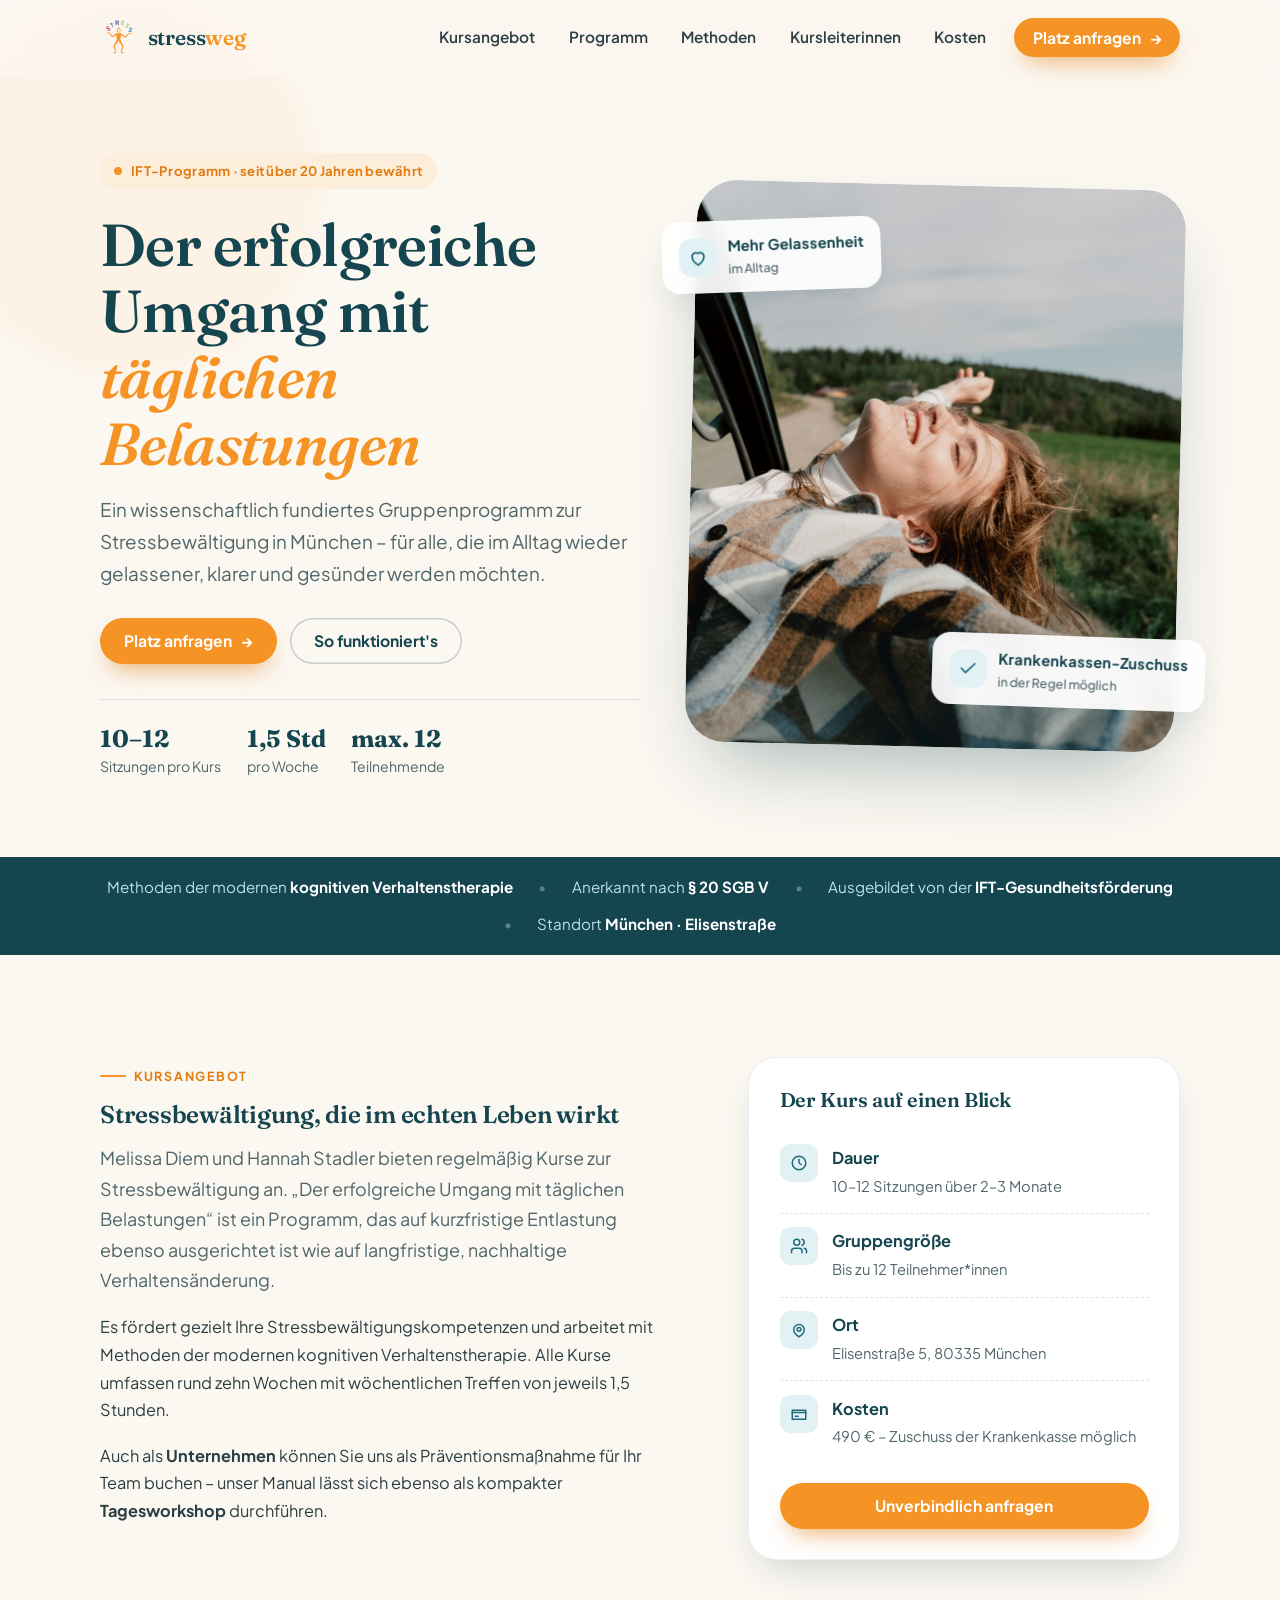
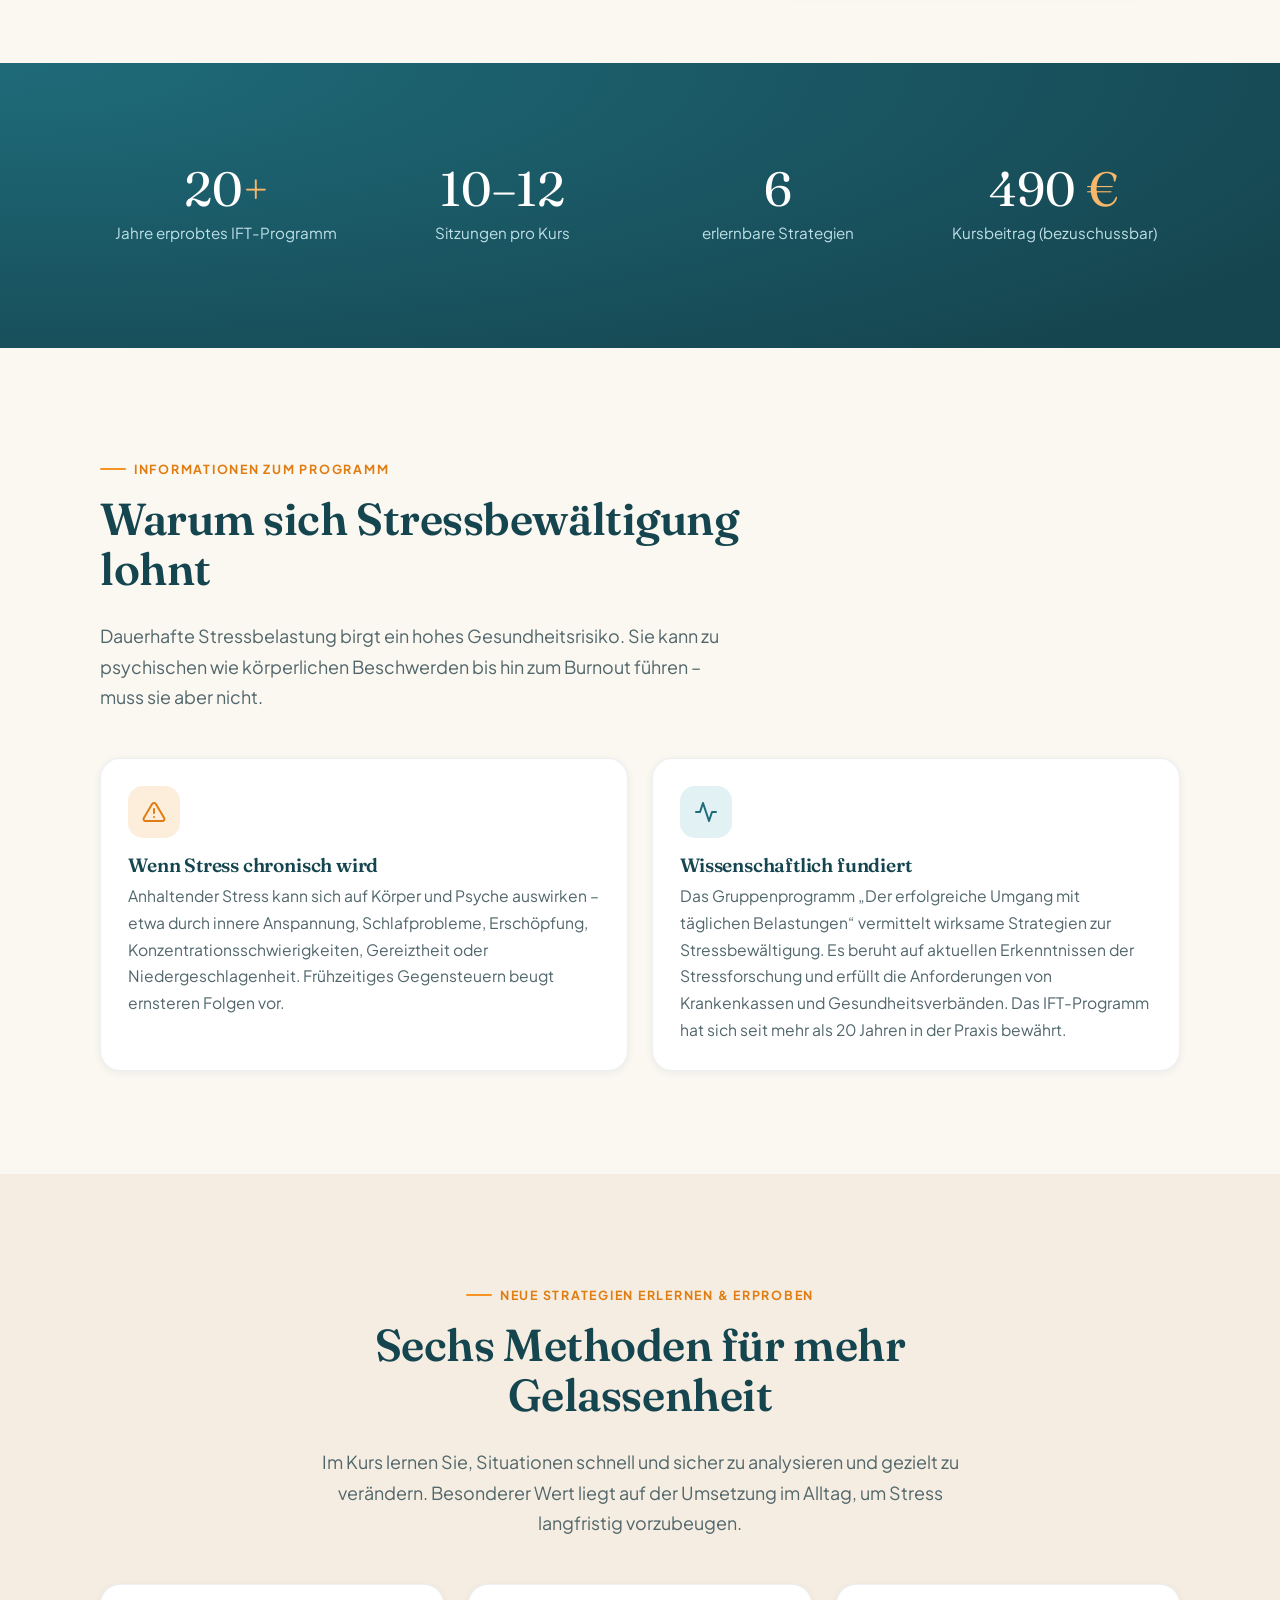
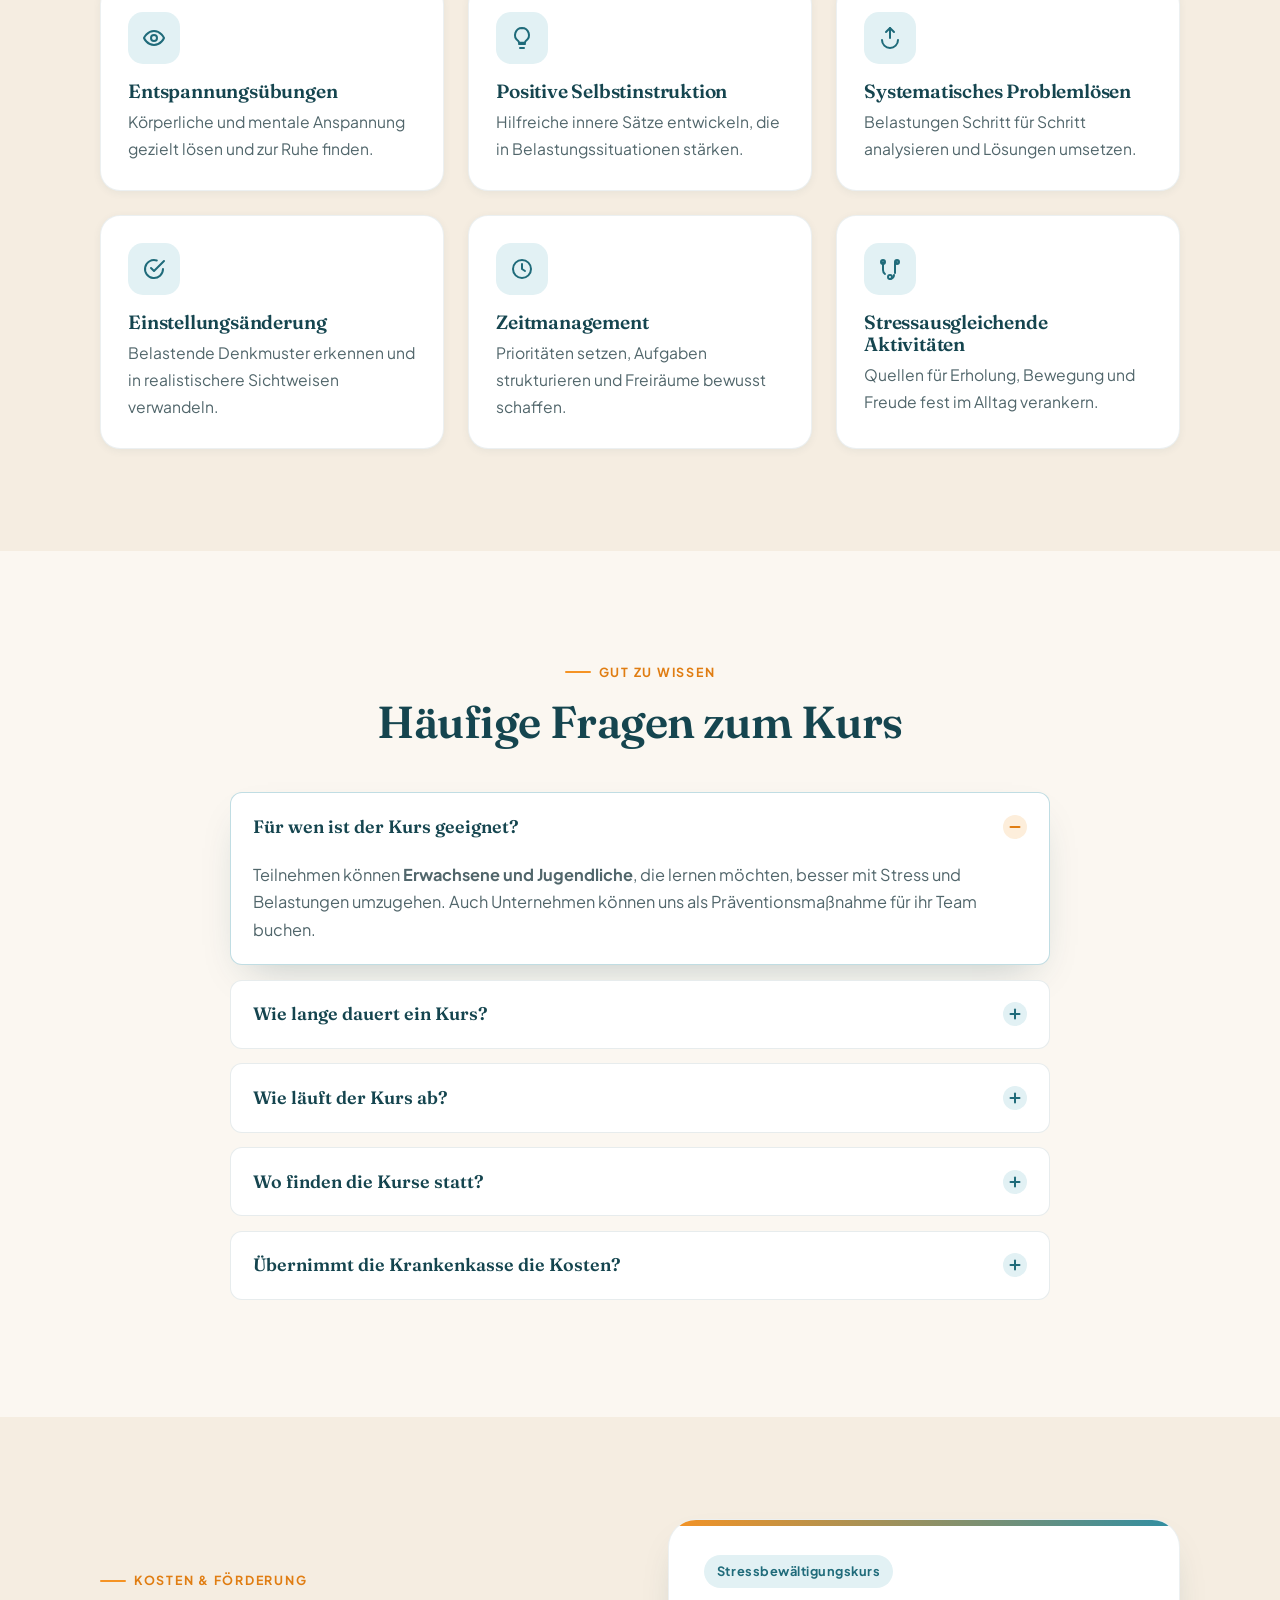
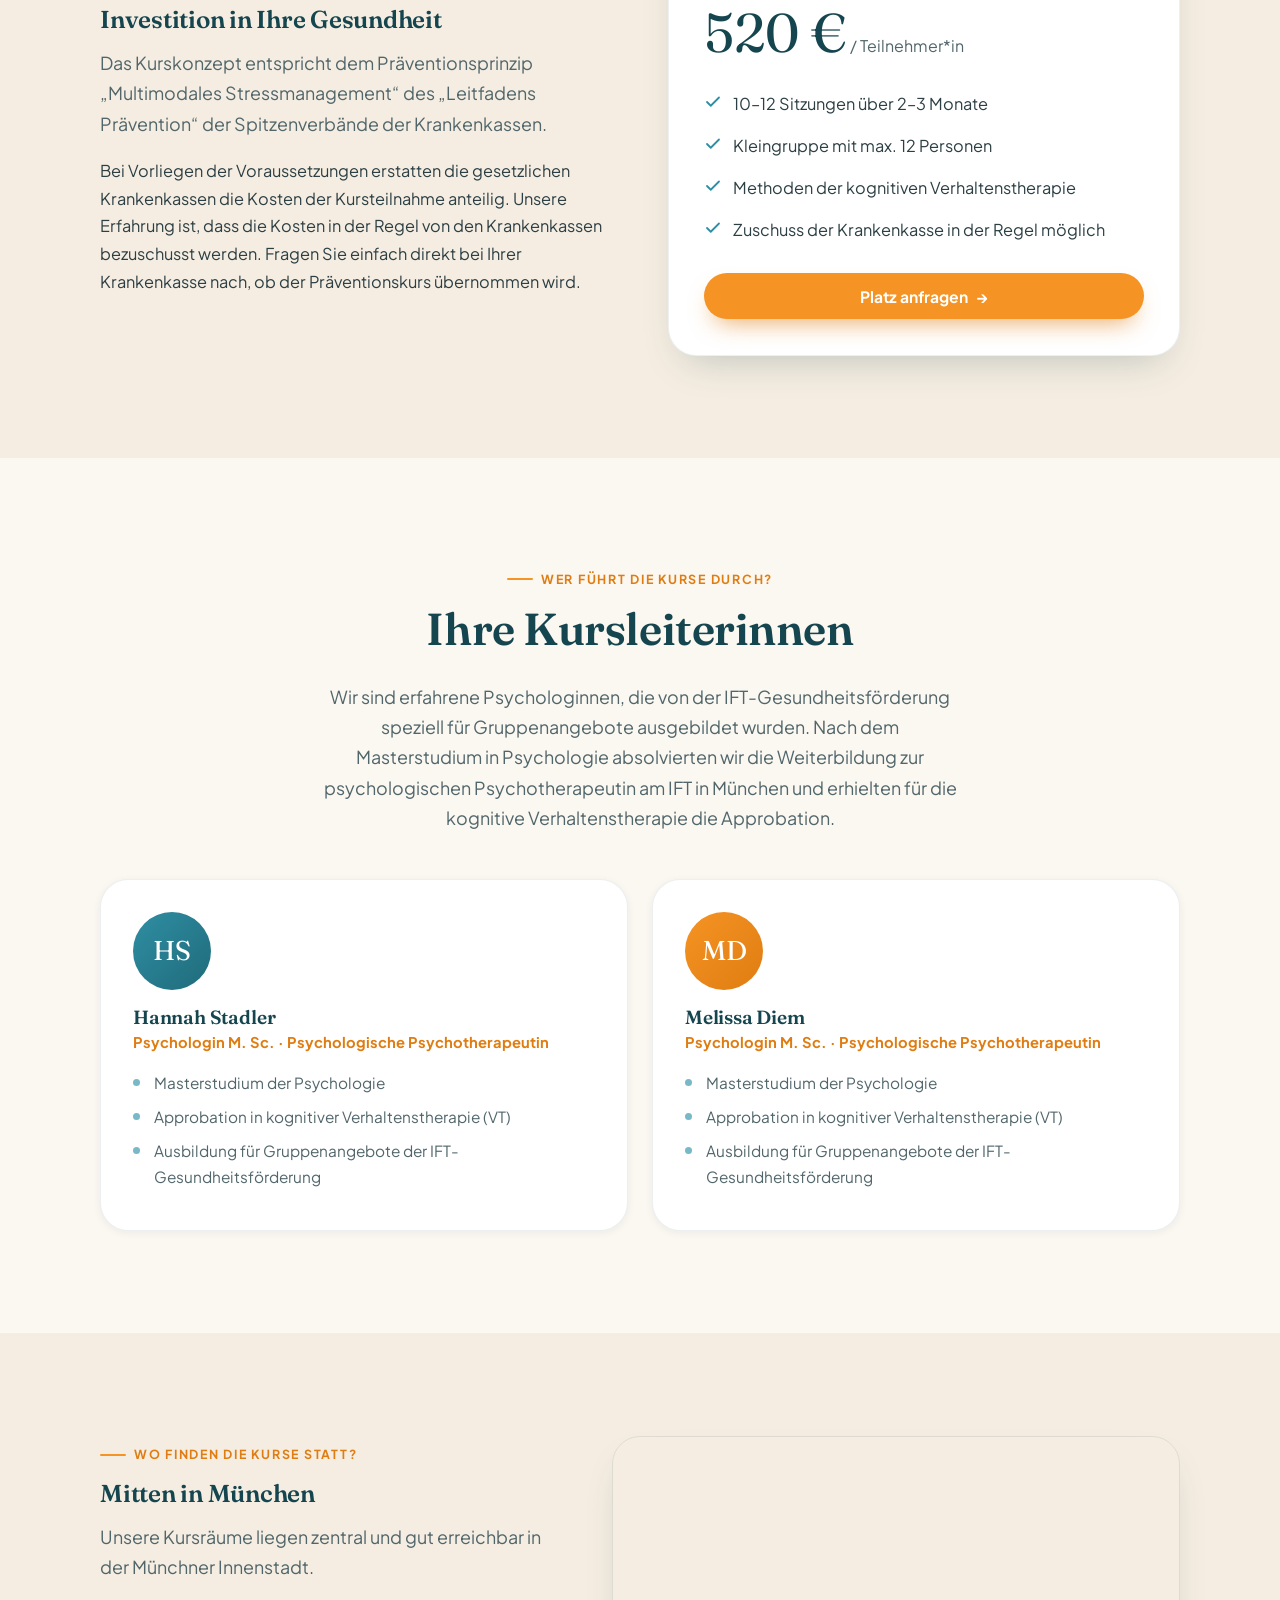
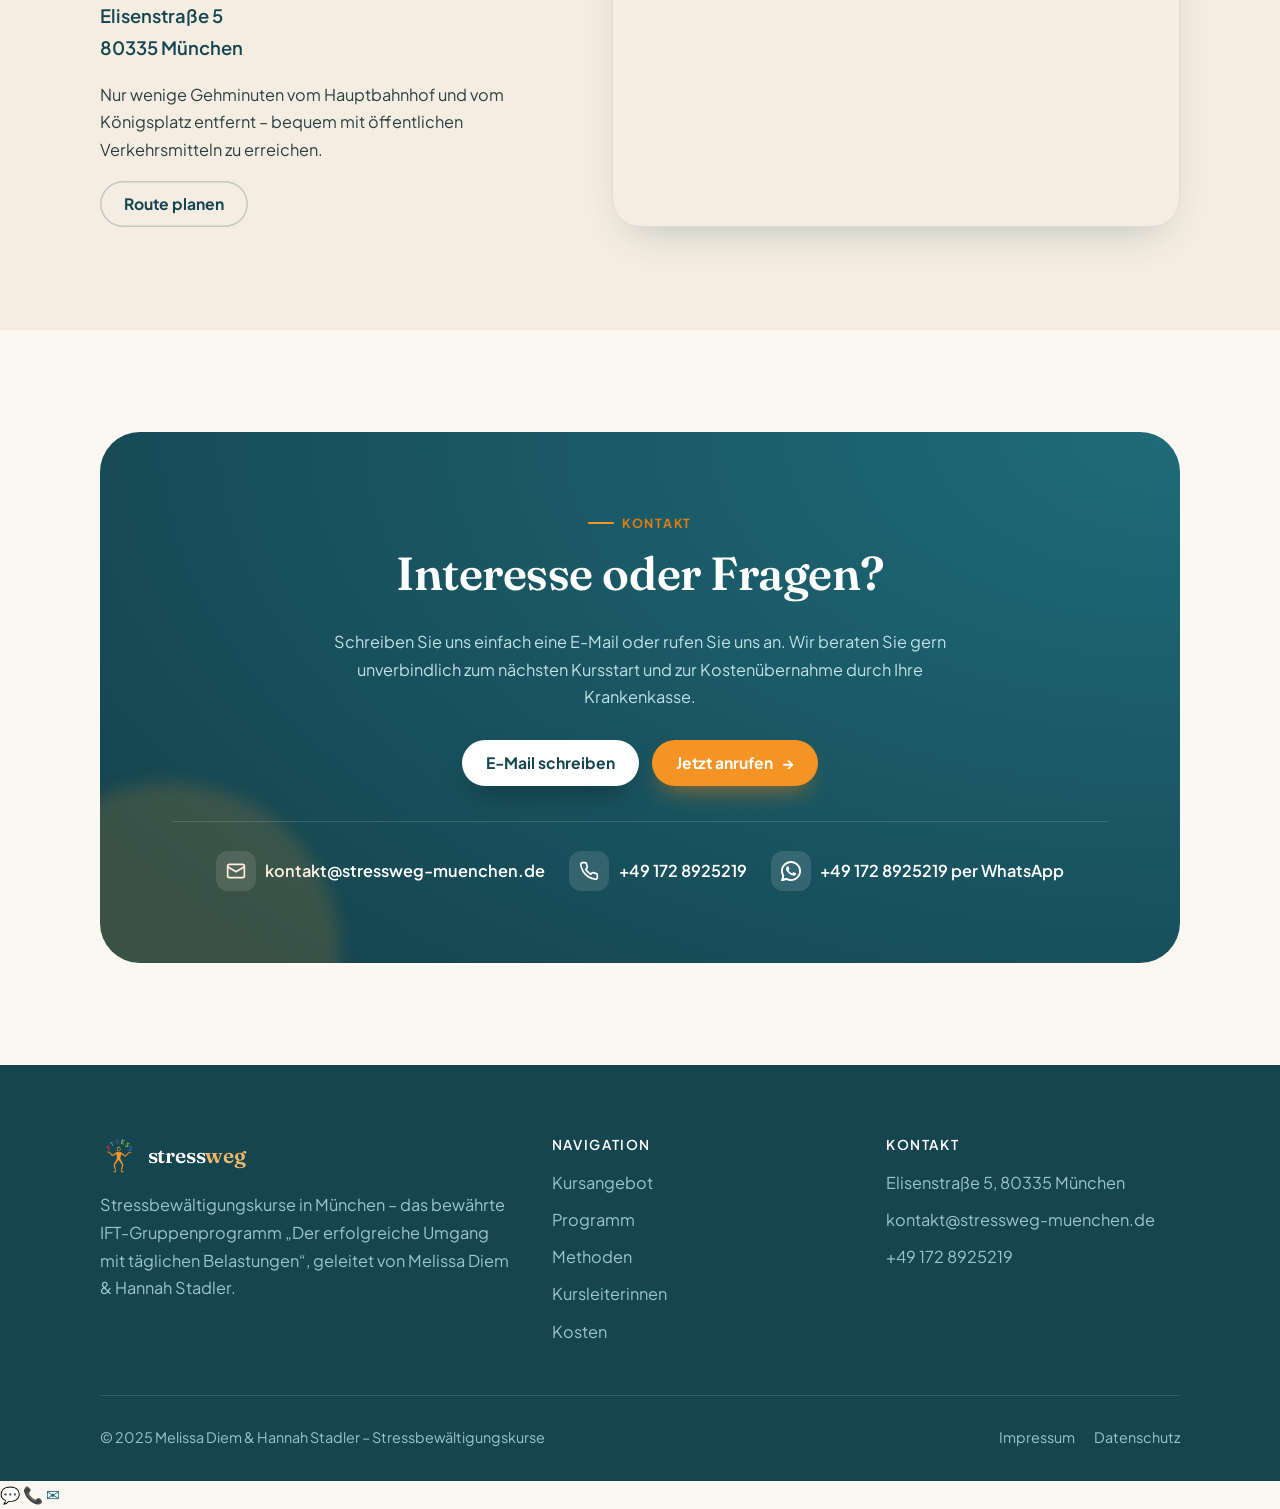
==== commit 6e4e0128: "korrektur" ====
--- a/index.html
+++ b/index.html
@@ -361,8 +361,14 @@
               <span class="ic" aria-hidden="true"><svg width="20" height="20" viewBox="0 0 24 24" fill="none" stroke="currentColor" stroke-width="2" stroke-linecap="round" stroke-linejoin="round"><path d="M22 16.92v3a2 2 0 0 1-2.18 2 19.79 19.79 0 0 1-8.63-3.07 19.5 19.5 0 0 1-6-6 19.79 19.79 0 0 1-3.07-8.67A2 2 0 0 1 4.11 2h3a2 2 0 0 1 2 1.72c.13.96.36 1.9.7 2.81a2 2 0 0 1-.45 2.11L8.09 9.91a16 16 0 0 0 6 6l1.27-1.27a2 2 0 0 1 2.11-.45c.9.34 1.85.57 2.81.7A2 2 0 0 1 22 16.92z"/></svg></span>
               +49&nbsp;172&nbsp;8925219
             </a>
-            <a href="https://wa.me/+491728925219" target="_blank" rel="noopener noreferrer">
-  Jetzt per WhatsApp anfragen
+            <a class="cta__method" href="https://wa.me/491728925219" target="_blank" rel="noopener noreferrer">
+  <span class="ic" aria-hidden="true">
+    <svg width="20" height="20" viewBox="0 0 24 24" fill="currentColor" xmlns="http://www.w3.org/2000/svg">
+      <path d="M17.472 14.382c-.297-.149-1.758-.867-2.03-.967-.273-.099-.471-.148-.67.15-.197.297-.767.966-.94 1.164-.173.199-.347.223-.644.075-.297-.15-1.255-.463-2.39-1.475-.883-.788-1.48-1.761-1.653-2.059-.173-.297-.018-.458.13-.606.134-.133.298-.347.446-.52.149-.174.198-.298.298-.497.099-.198.05-.371-.025-.52-.075-.149-.669-1.612-.916-2.207-.242-.579-.487-.5-.669-.51-.173-.008-.371-.01-.57-.01-.198 0-.52.074-.792.372-.272.297-1.04 1.016-1.04 2.479 0 1.462 1.065 2.875 1.213 3.074.149.198 2.096 3.2 5.077 4.487.709.306 1.262.489 1.694.625.712.227 1.36.195 1.871.118.571-.085 1.758-.719 2.006-1.413.248-.694.248-1.289.173-1.413-.074-.124-.272-.198-.57-.347z"/>
+      <path d="M12 0C5.373 0 0 5.373 0 12c0 2.127.558 4.126 1.533 5.862L.057 23.428a.75.75 0 0 0 .915.915l5.651-1.453A11.943 11.943 0 0 0 12 24c6.627 0 12-5.373 12-12S18.627 0 12 0zm0 21.75a9.726 9.726 0 0 1-4.953-1.355l-.355-.214-3.683.947.982-3.594-.232-.369A9.722 9.722 0 0 1 2.25 12C2.25 6.615 6.615 2.25 12 2.25S21.75 6.615 21.75 12 17.385 21.75 12 21.75z"/>
+    </svg>
+  </span>
+  +49&nbsp;172&nbsp;8925219 per WhatsApp
 </a>
           </div>
         </div>
@@ -408,27 +414,22 @@
   </footer>
 
   <script src="script.js"></script>
-    <div class="contact-fab">
-  
-  <!-- WhatsApp -->
-  <a href="https://wa.me/491234567890?text=Hallo%20ich%20habe%20eine%20Anfrage%20%C3%BCber%20Ihre%20Website"
+   <div class="contact-fab">
+  <a href="https://wa.me/491728925219?text=Hallo%2C%20ich%20habe%20eine%20Anfrage%20%C3%BCber%20Ihre%20Website"
      target="_blank"
+     rel="noopener noreferrer"
      title="WhatsApp">
     💬
   </a>
-
-  <!-- Anruf -->
-  <a href="tel:+498912345678"
+  <a href="tel:+491728925219"
      title="Anrufen">
     📞
   </a>
-
-  <!-- Email -->
-  <a href="mailto:info@stressweg-muenchen.de?subject=Anfrage%20Website"
+  <a href="mailto:kontakt@stressweg-muenchen.de?subject=Anfrage%20Website"
      title="E-Mail schreiben">
     ✉️
   </a>
-
 </div>
+
 </body>
 </html>
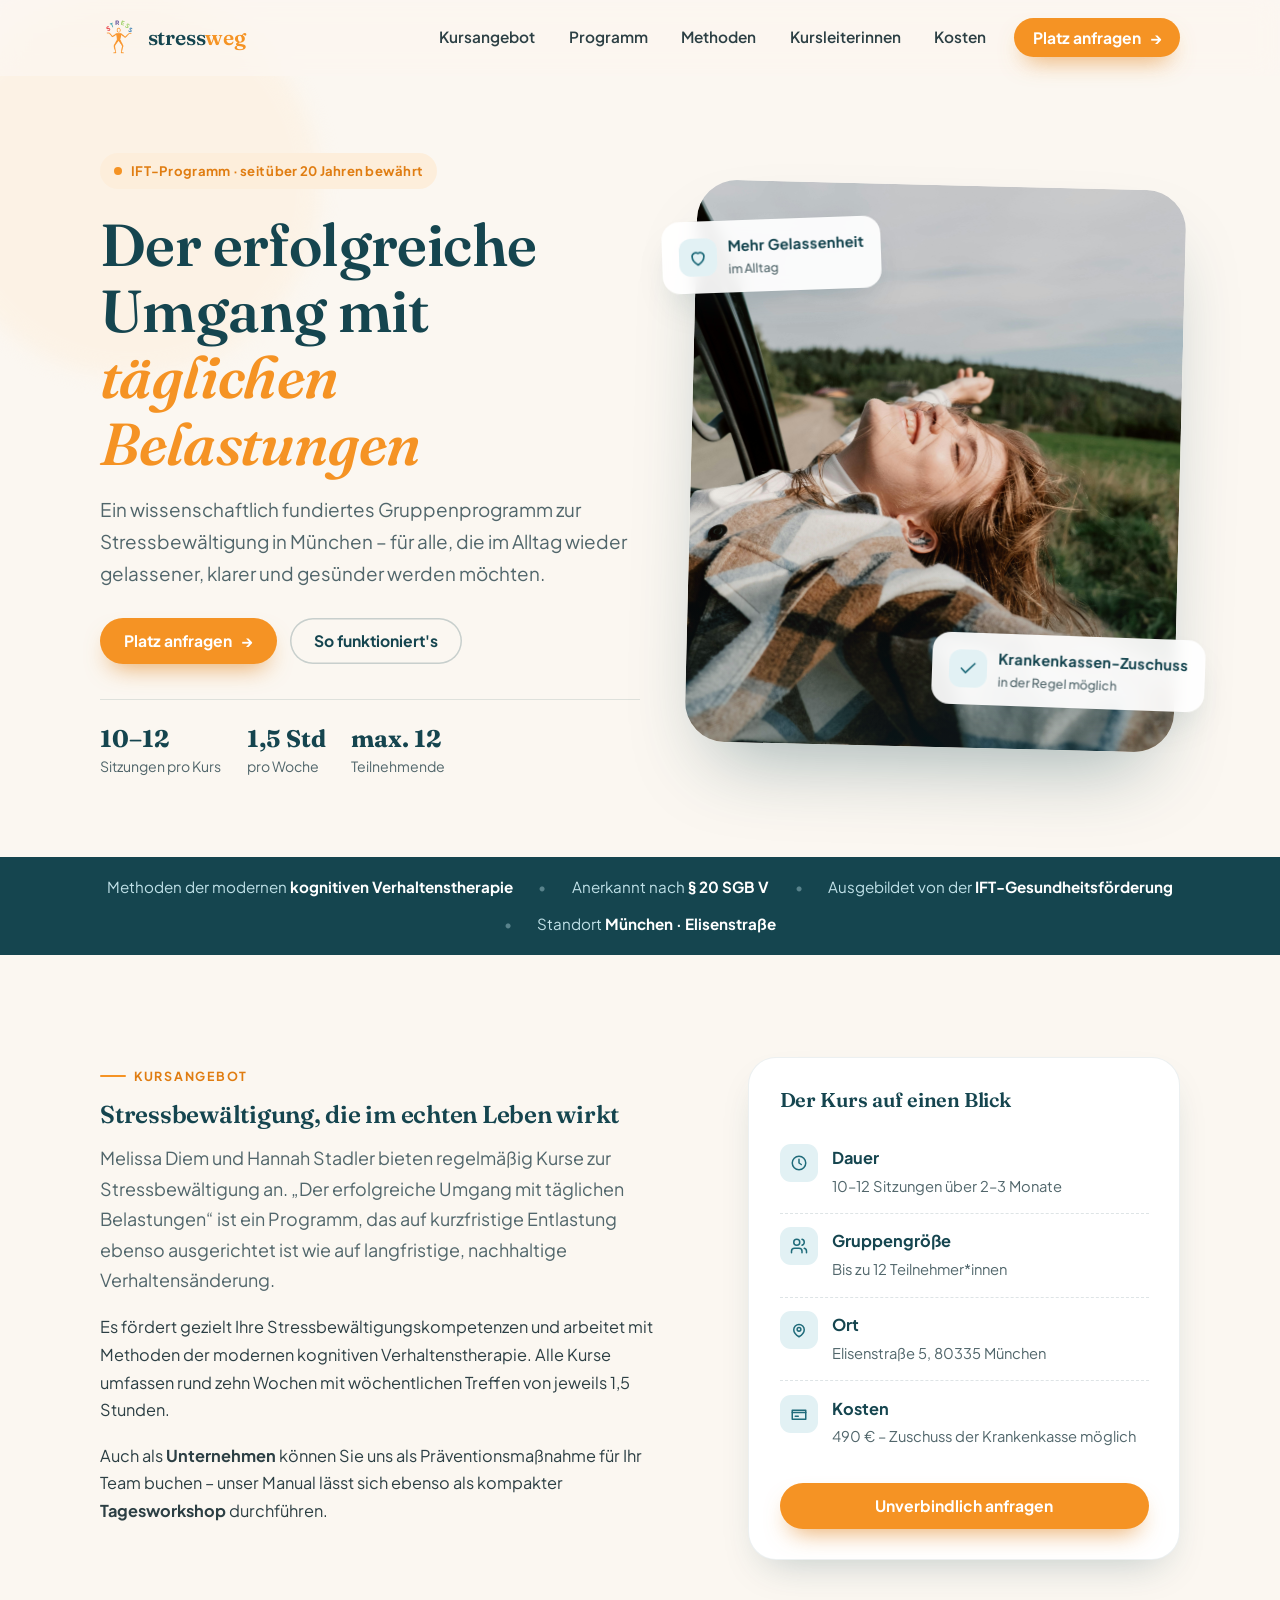
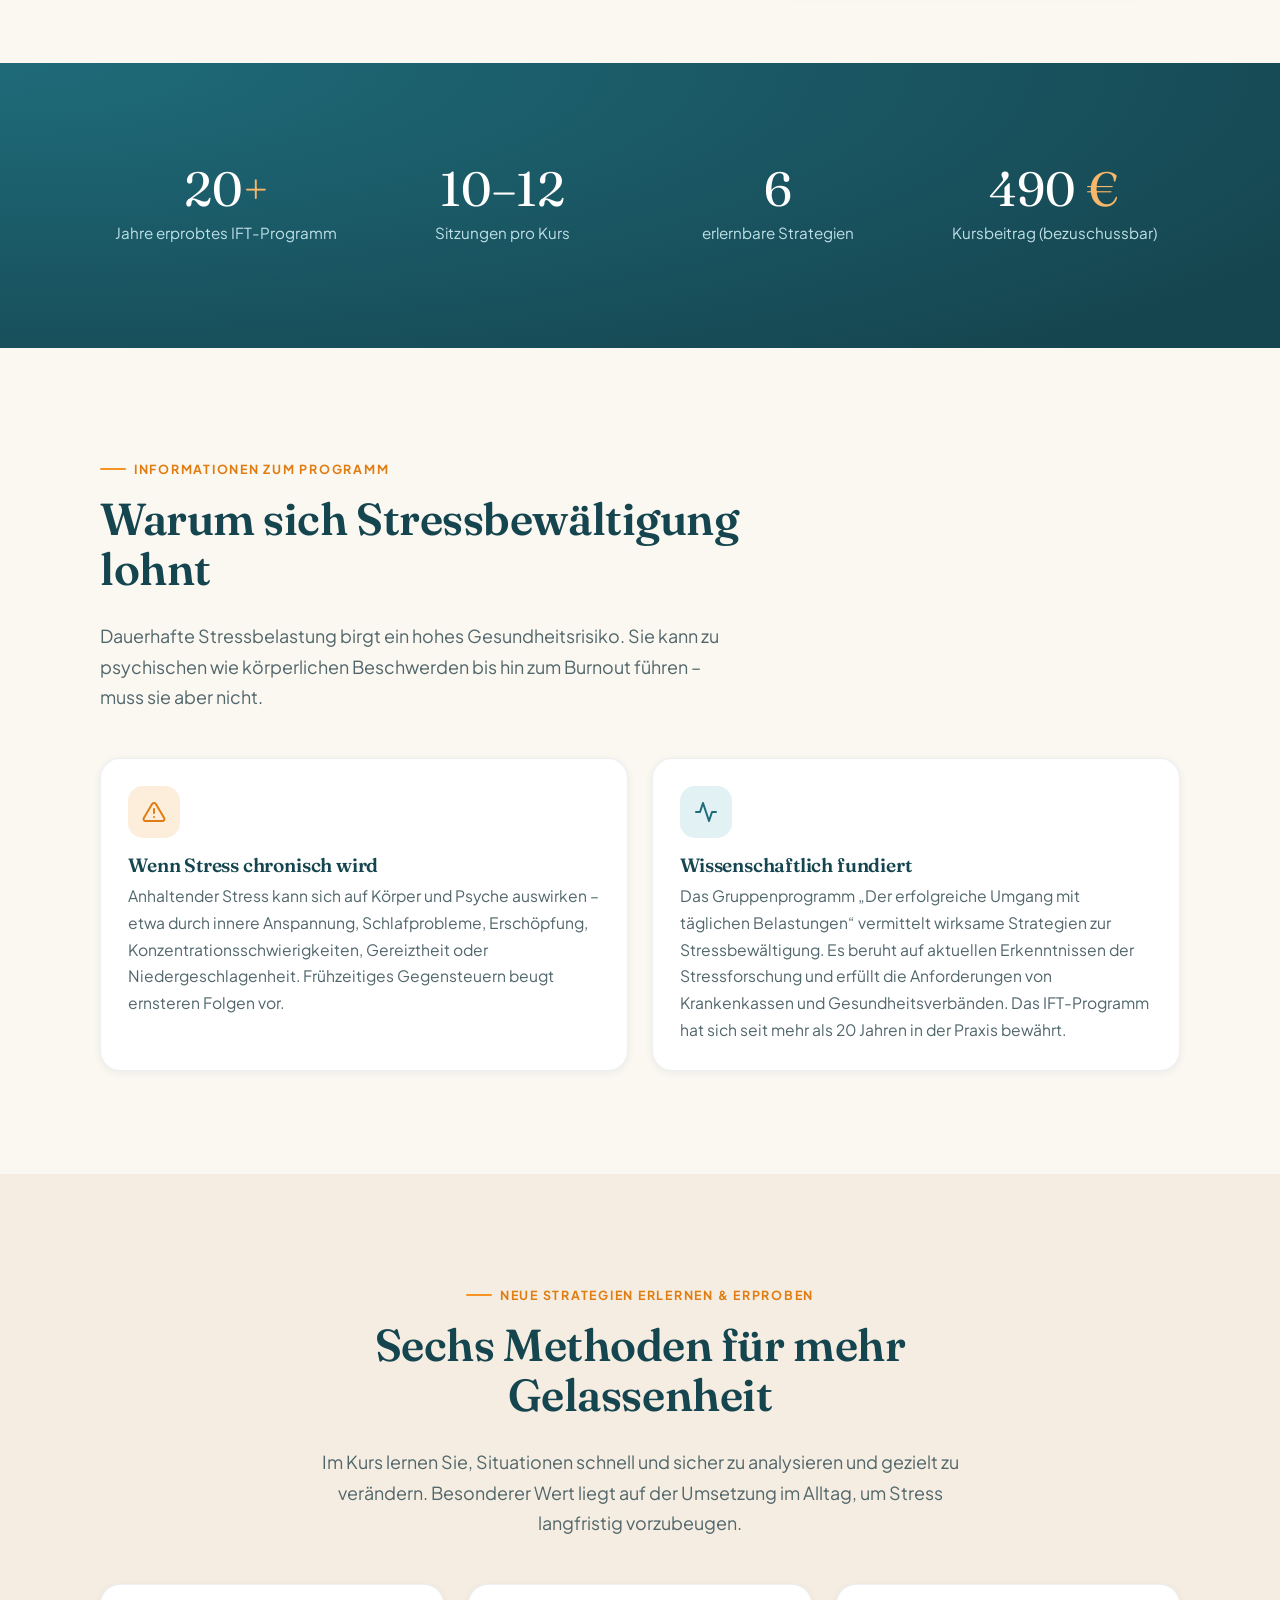
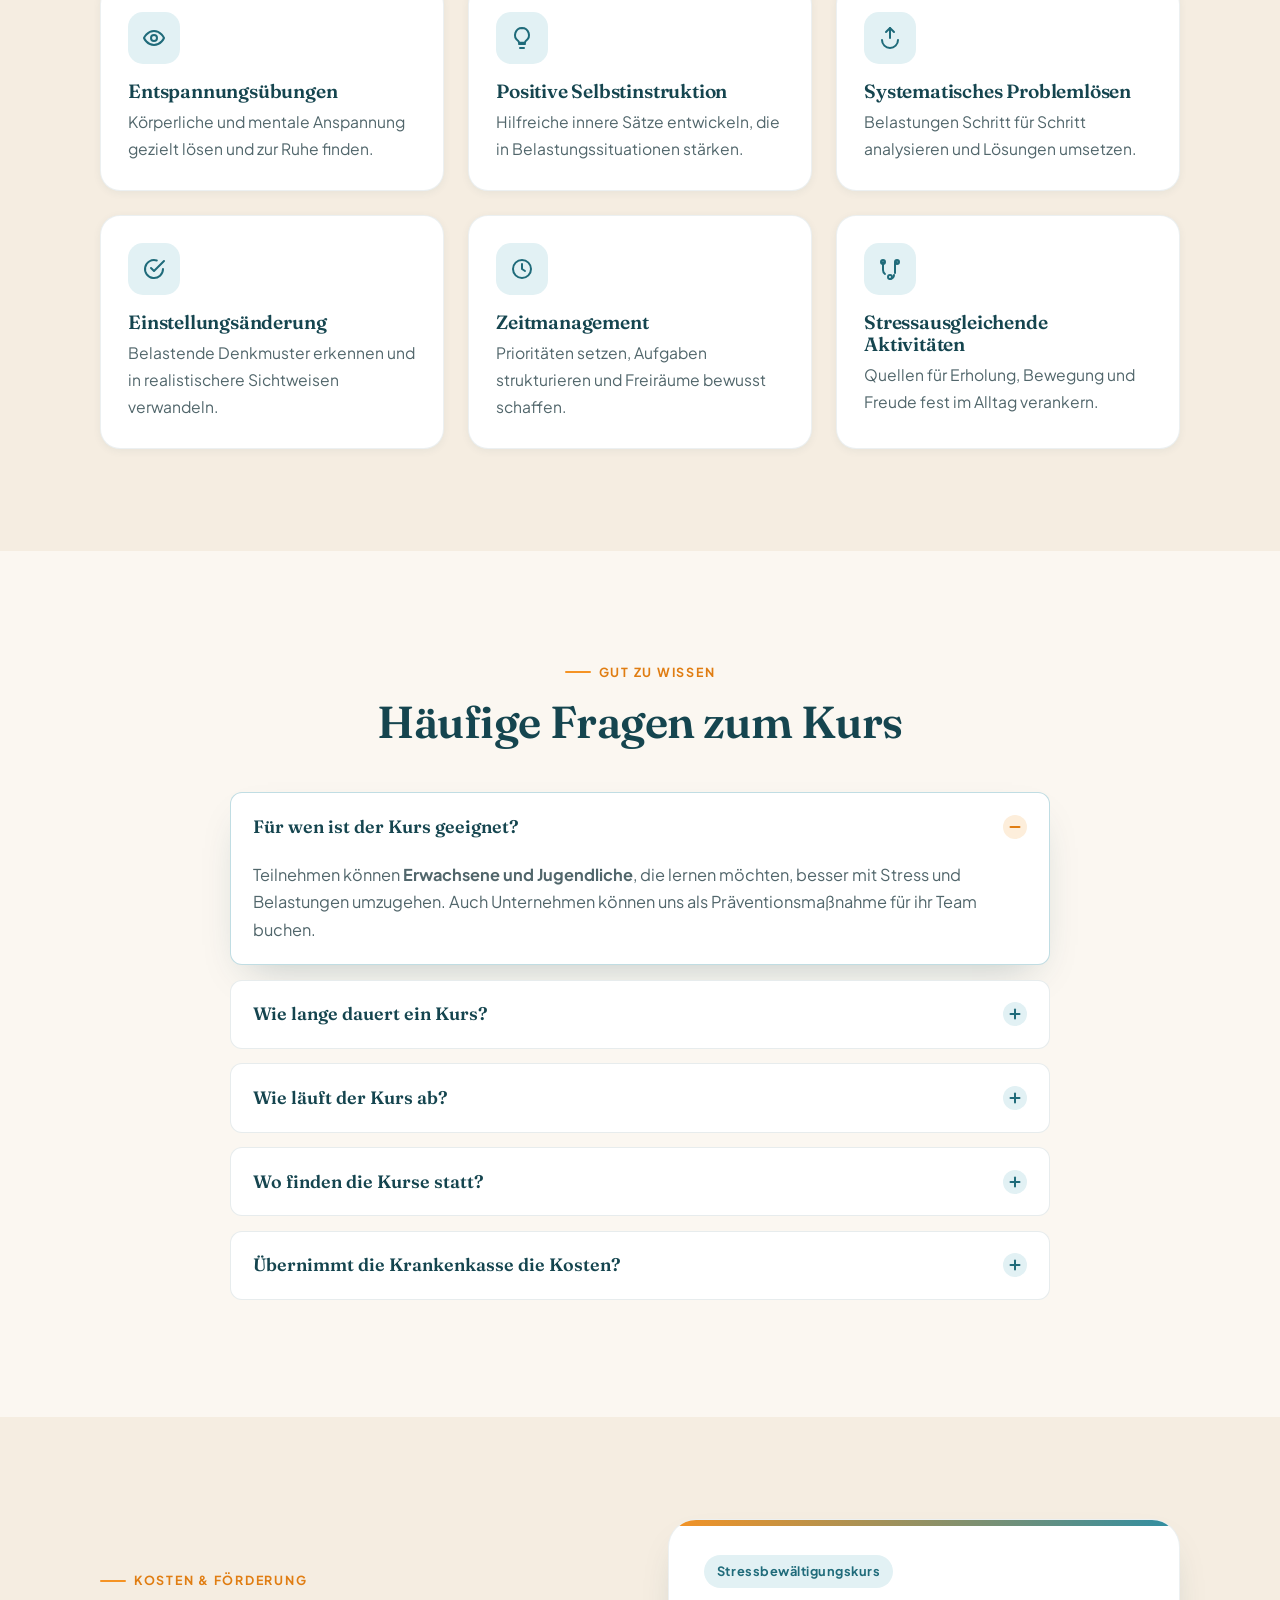
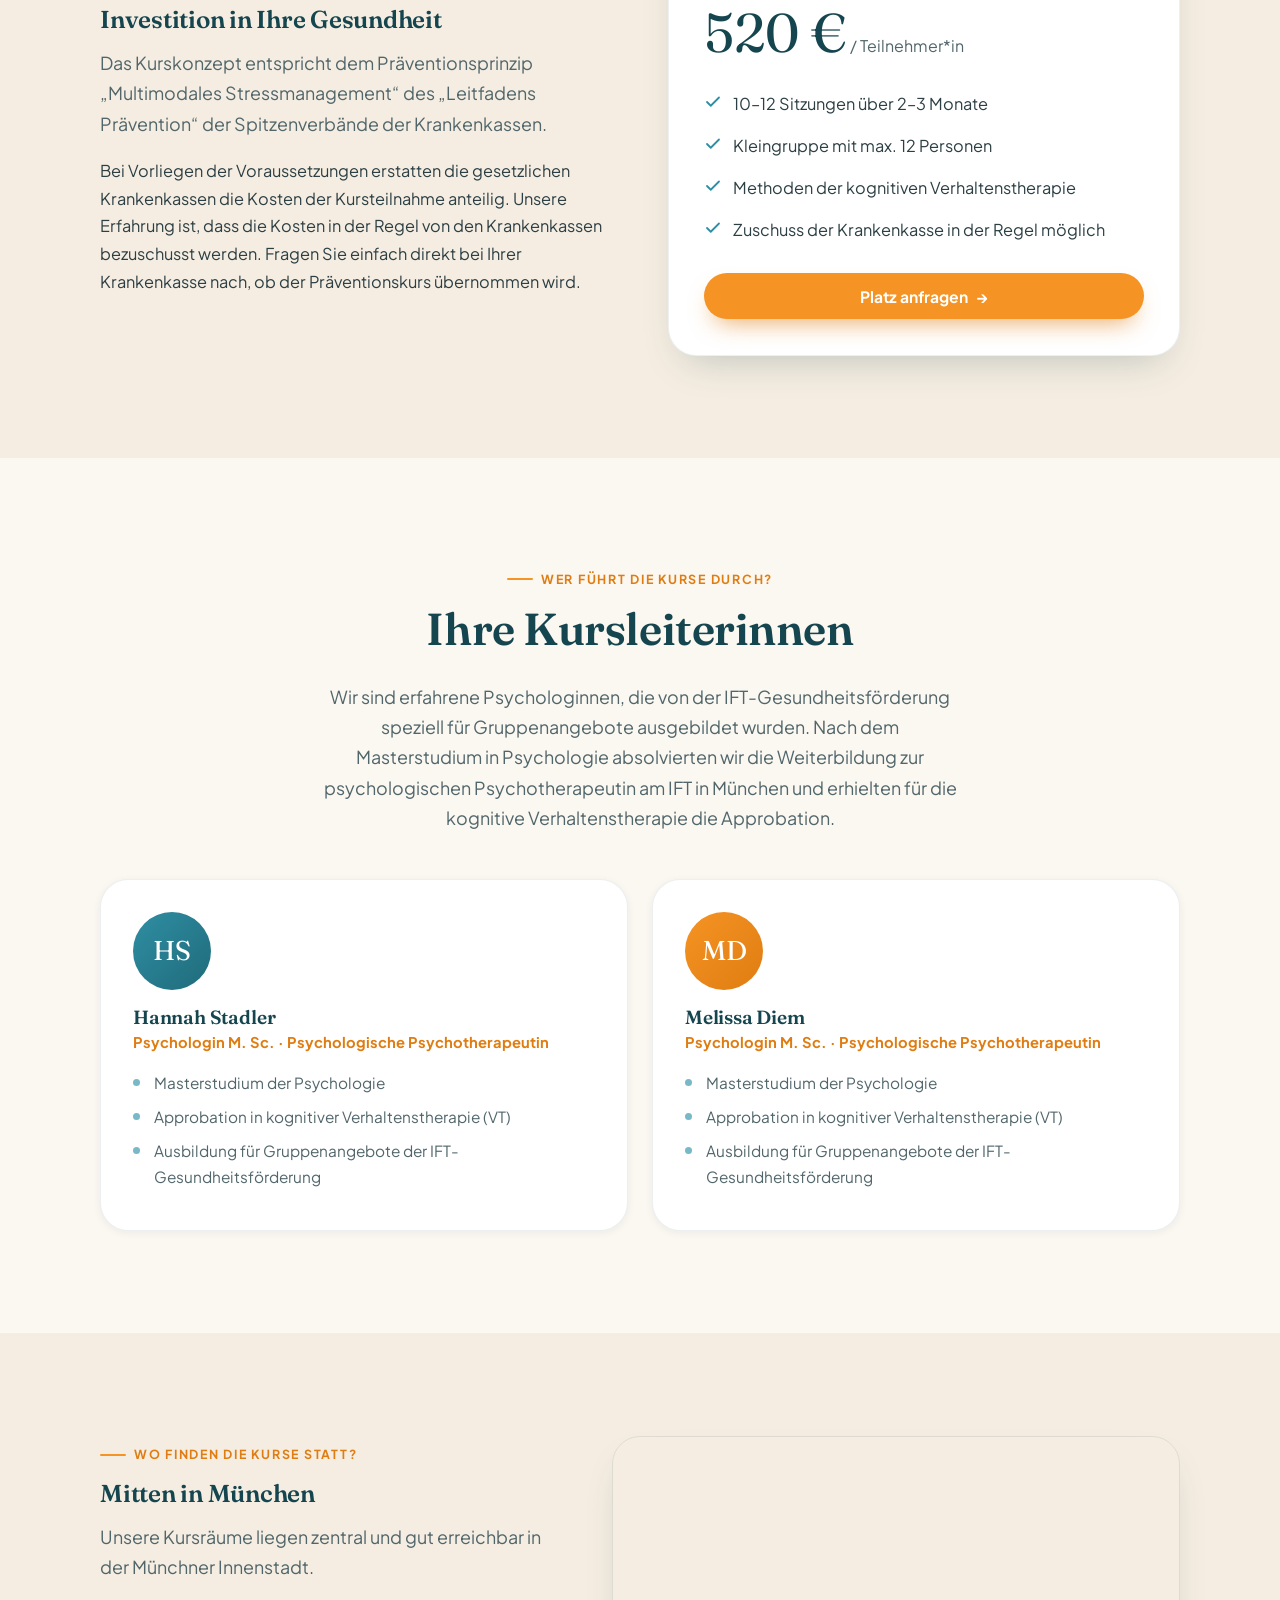
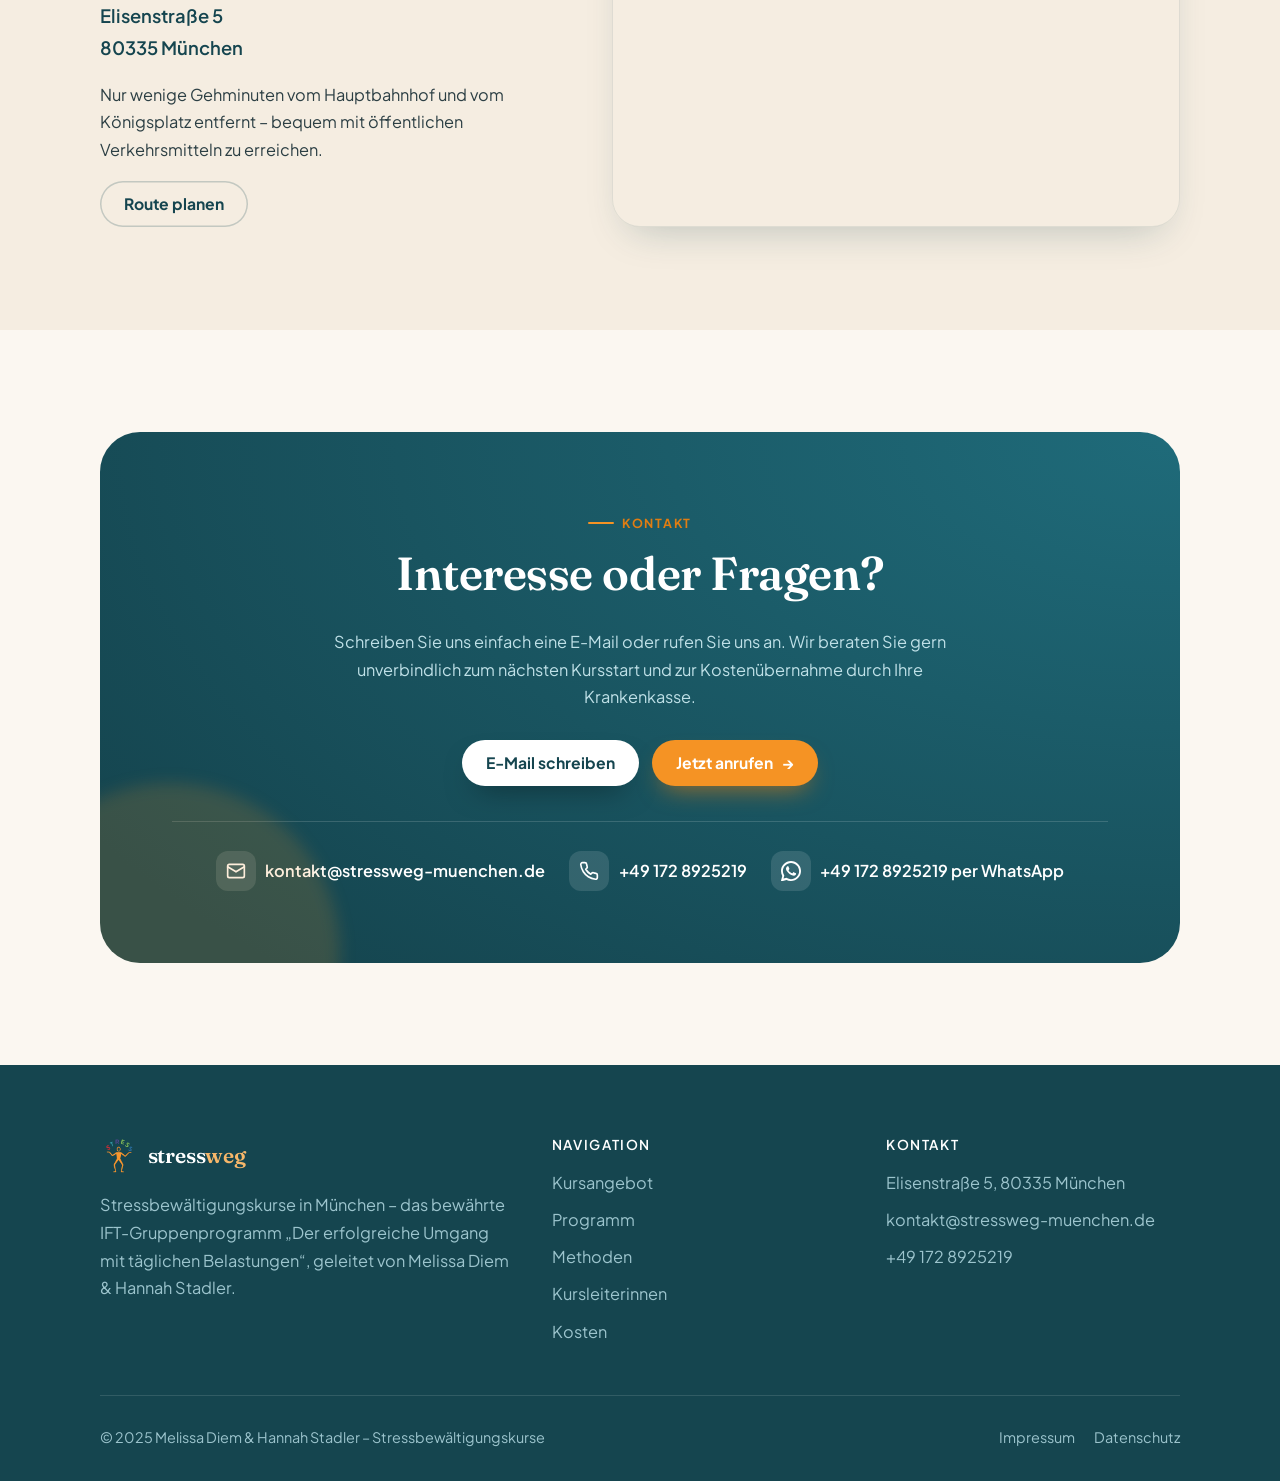
==== commit 071a838d: "floating weg" ====
--- a/index.html
+++ b/index.html
@@ -414,22 +414,5 @@
   </footer>
 
   <script src="script.js"></script>
-   <div class="contact-fab">
-  <a href="https://wa.me/491728925219?text=Hallo%2C%20ich%20habe%20eine%20Anfrage%20%C3%BCber%20Ihre%20Website"
-     target="_blank"
-     rel="noopener noreferrer"
-     title="WhatsApp">
-    💬
-  </a>
-  <a href="tel:+491728925219"
-     title="Anrufen">
-    📞
-  </a>
-  <a href="mailto:kontakt@stressweg-muenchen.de?subject=Anfrage%20Website"
-     title="E-Mail schreiben">
-    ✉️
-  </a>
-</div>
-
 </body>
 </html>
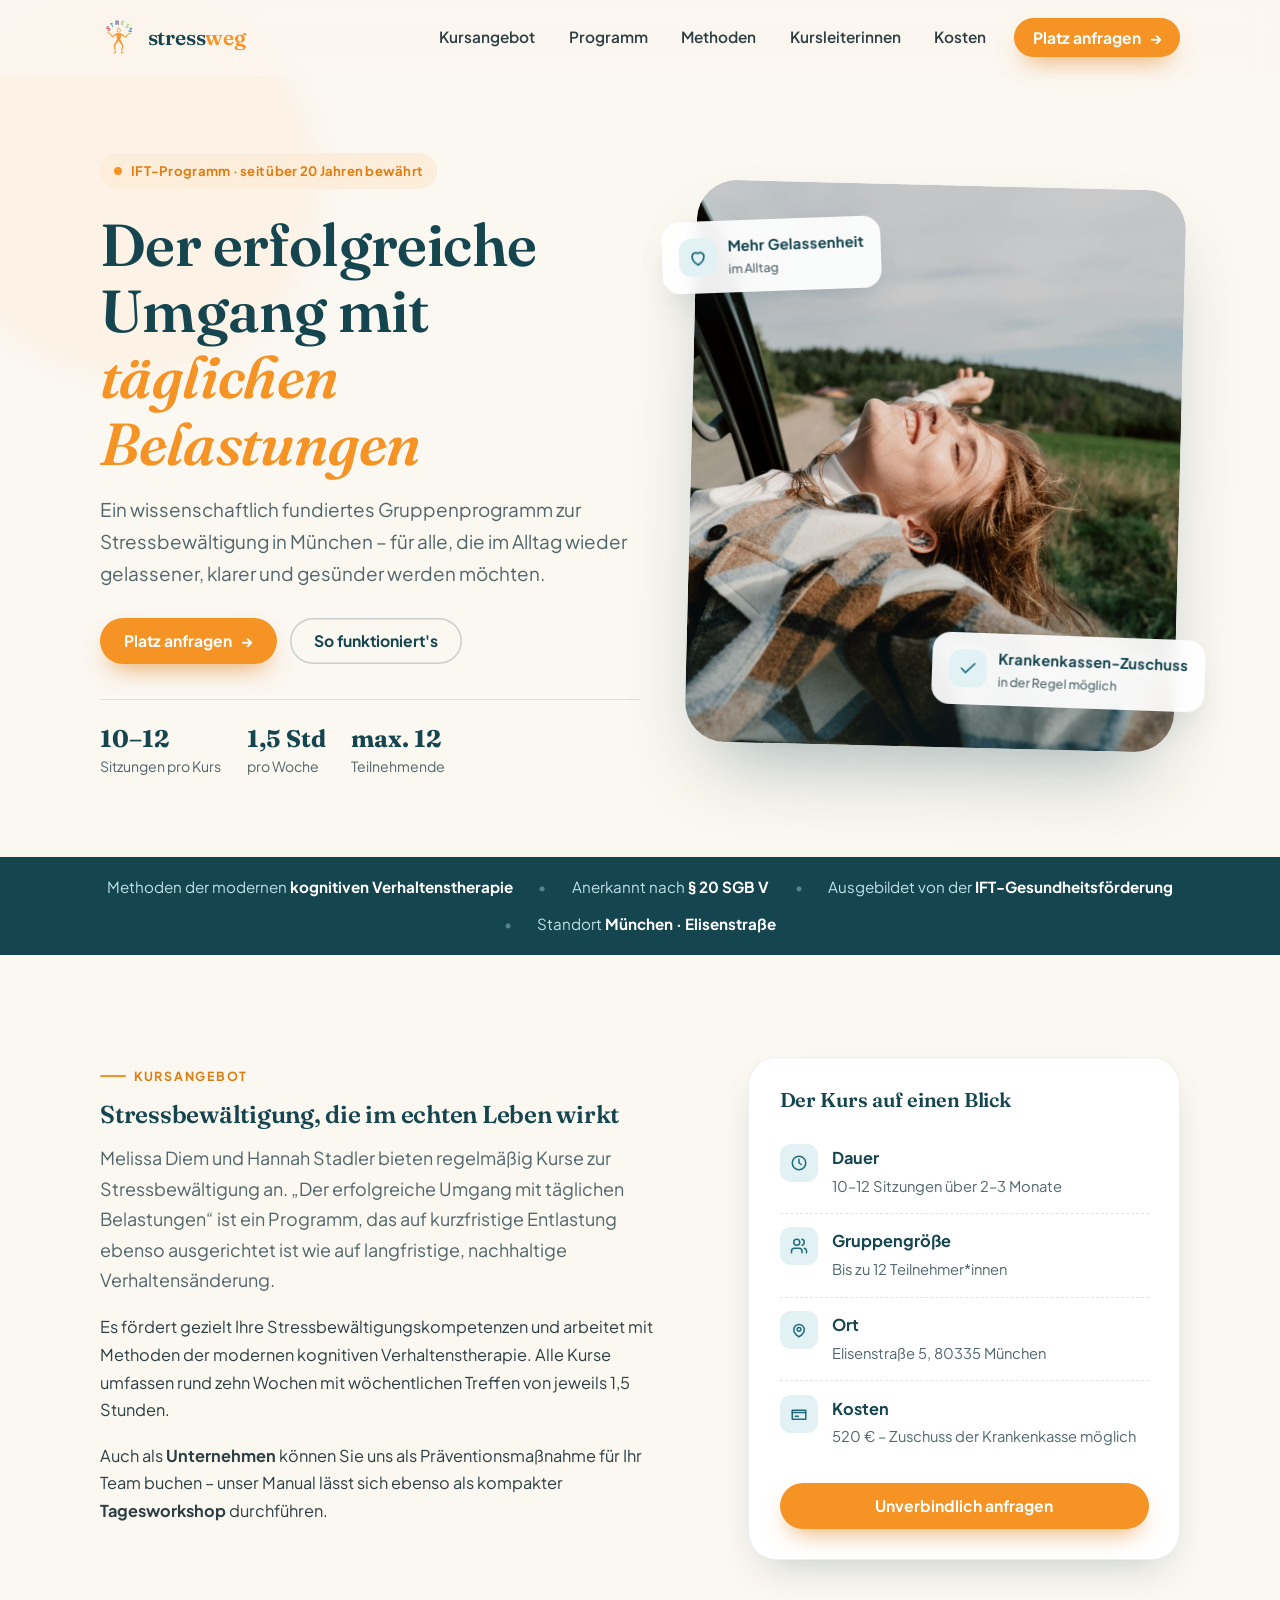
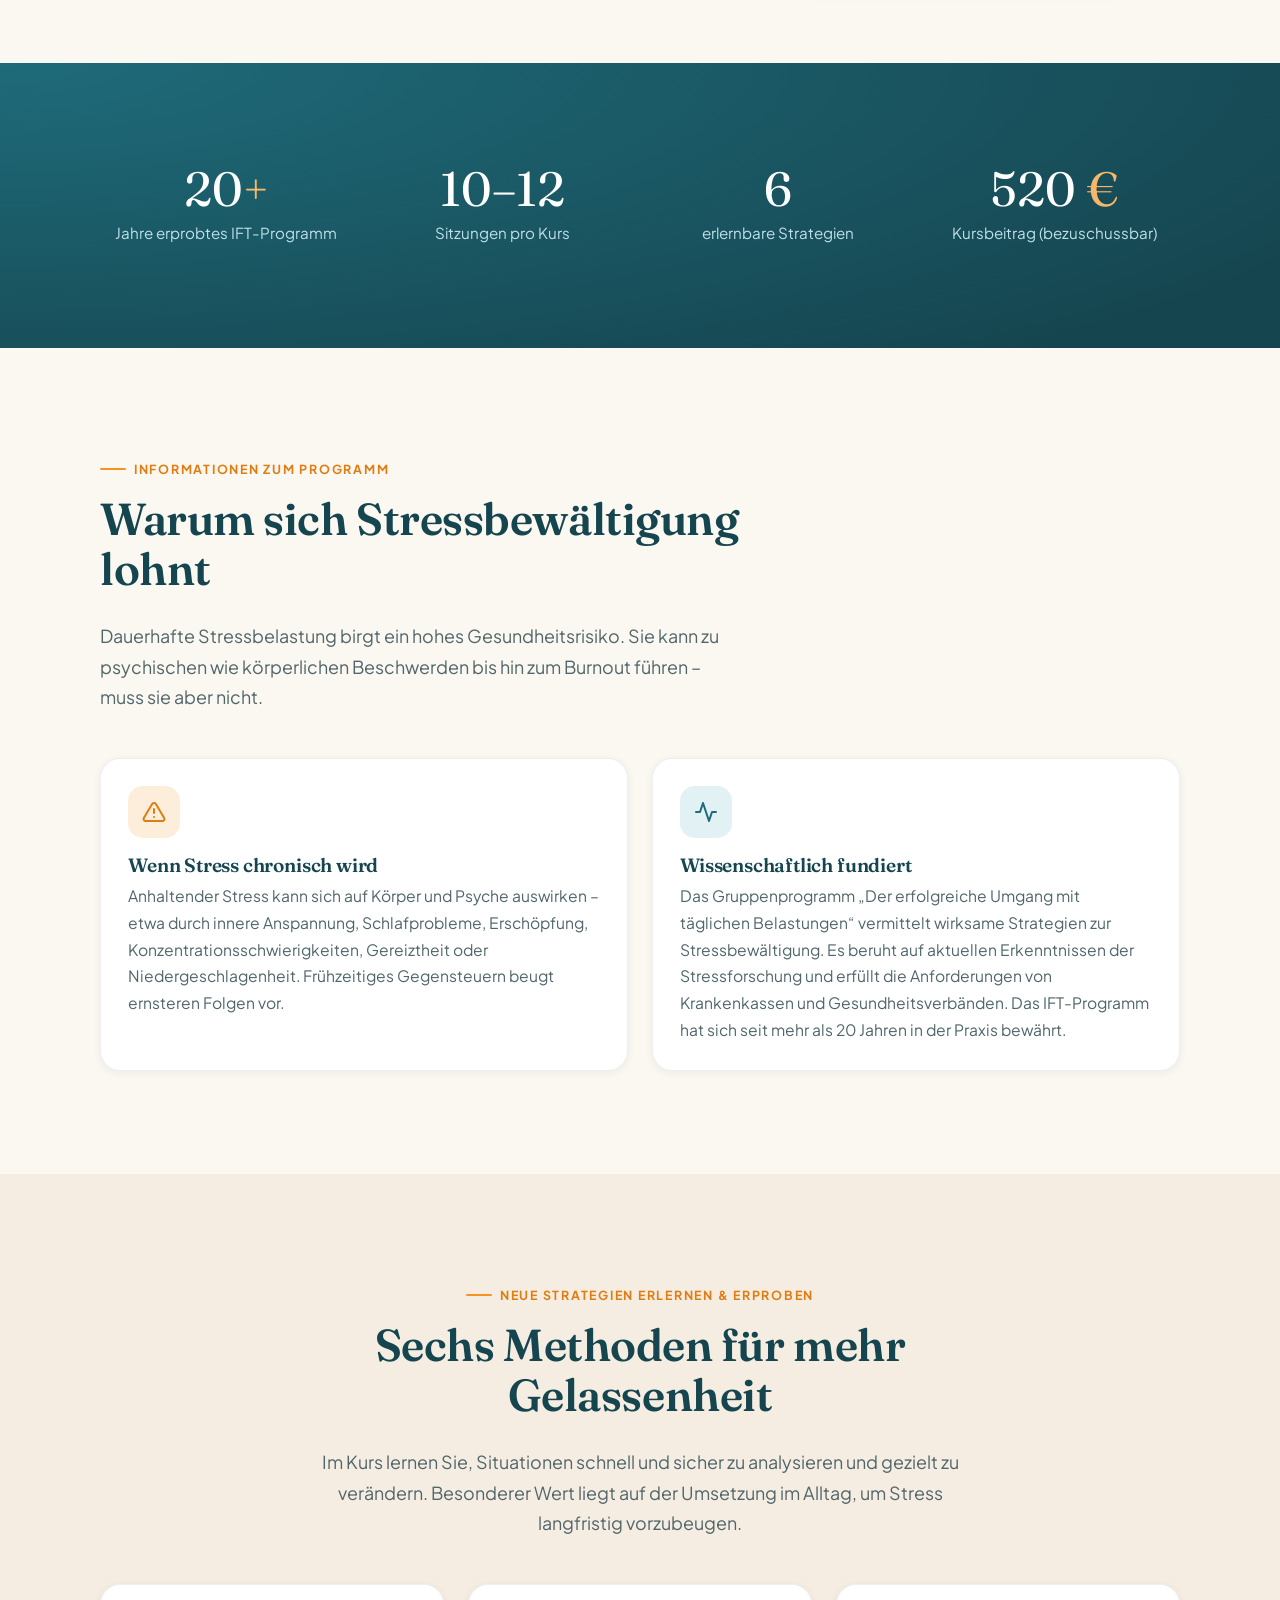
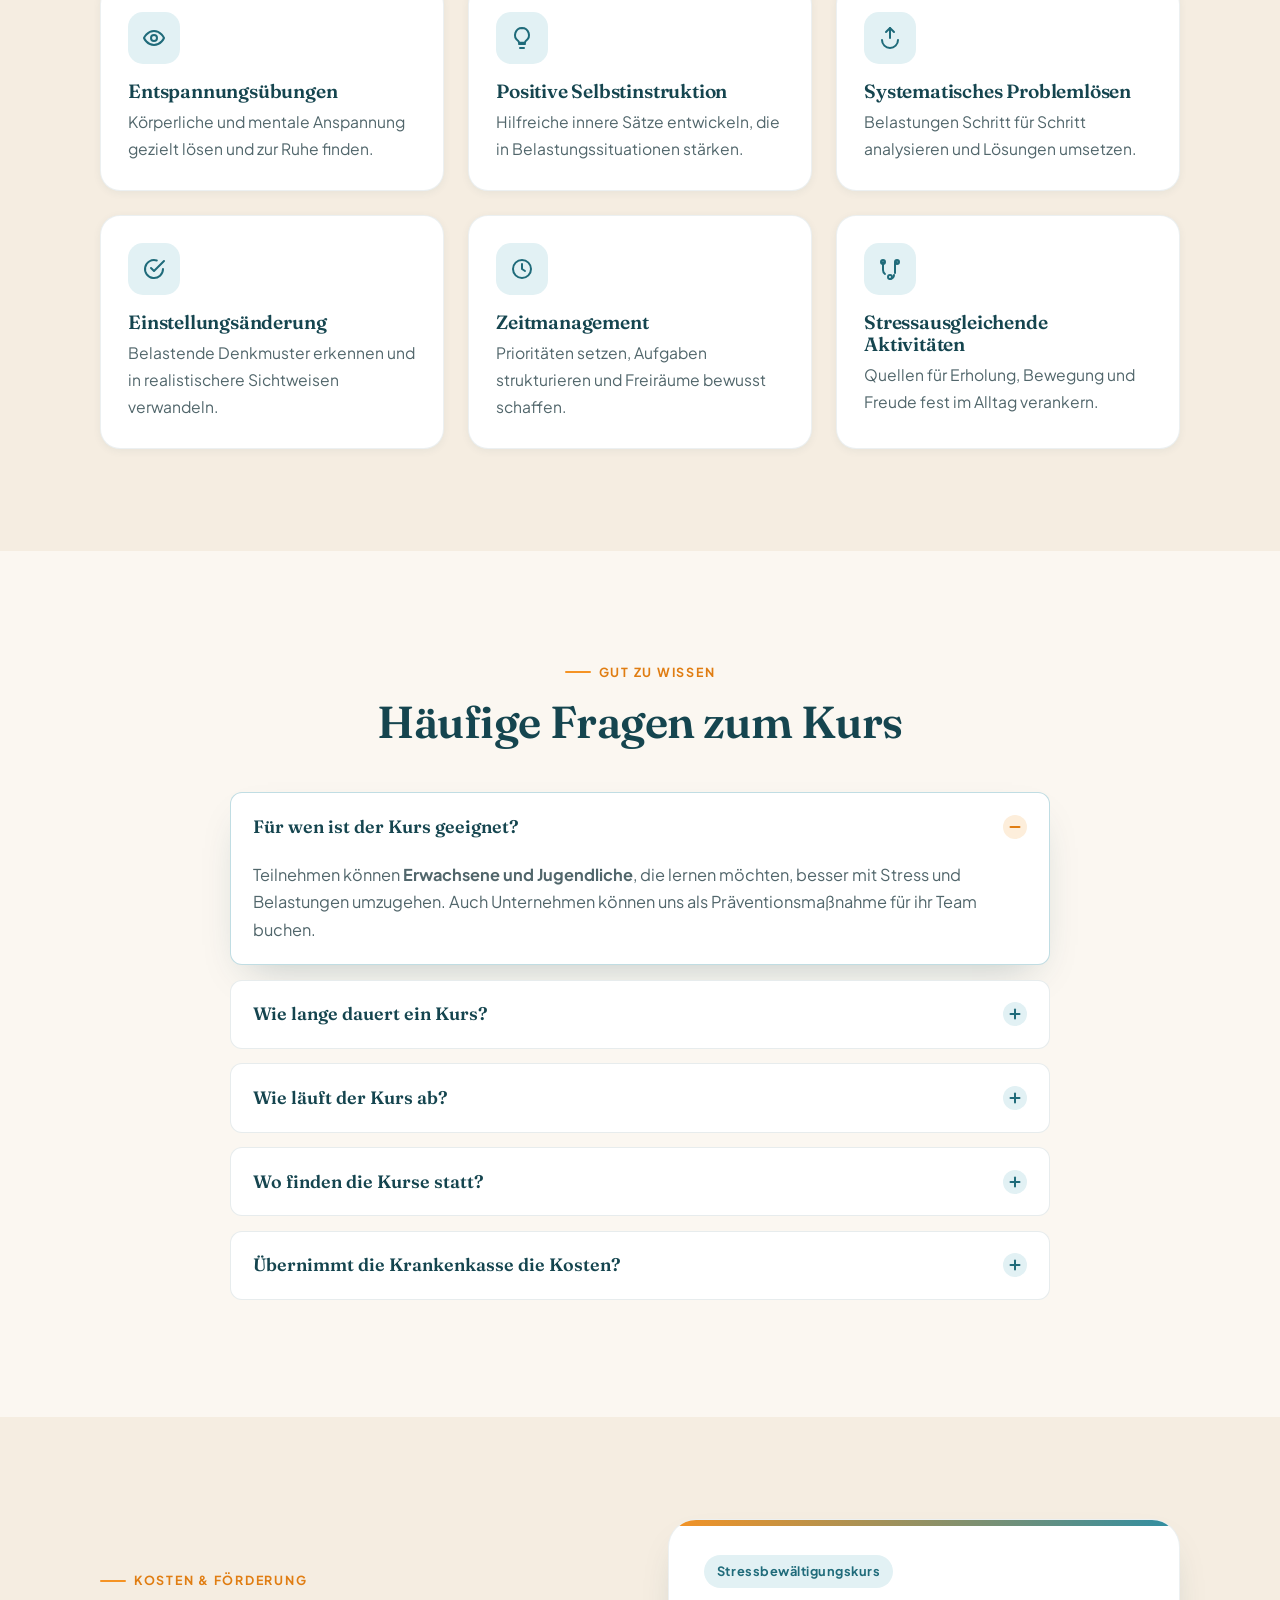
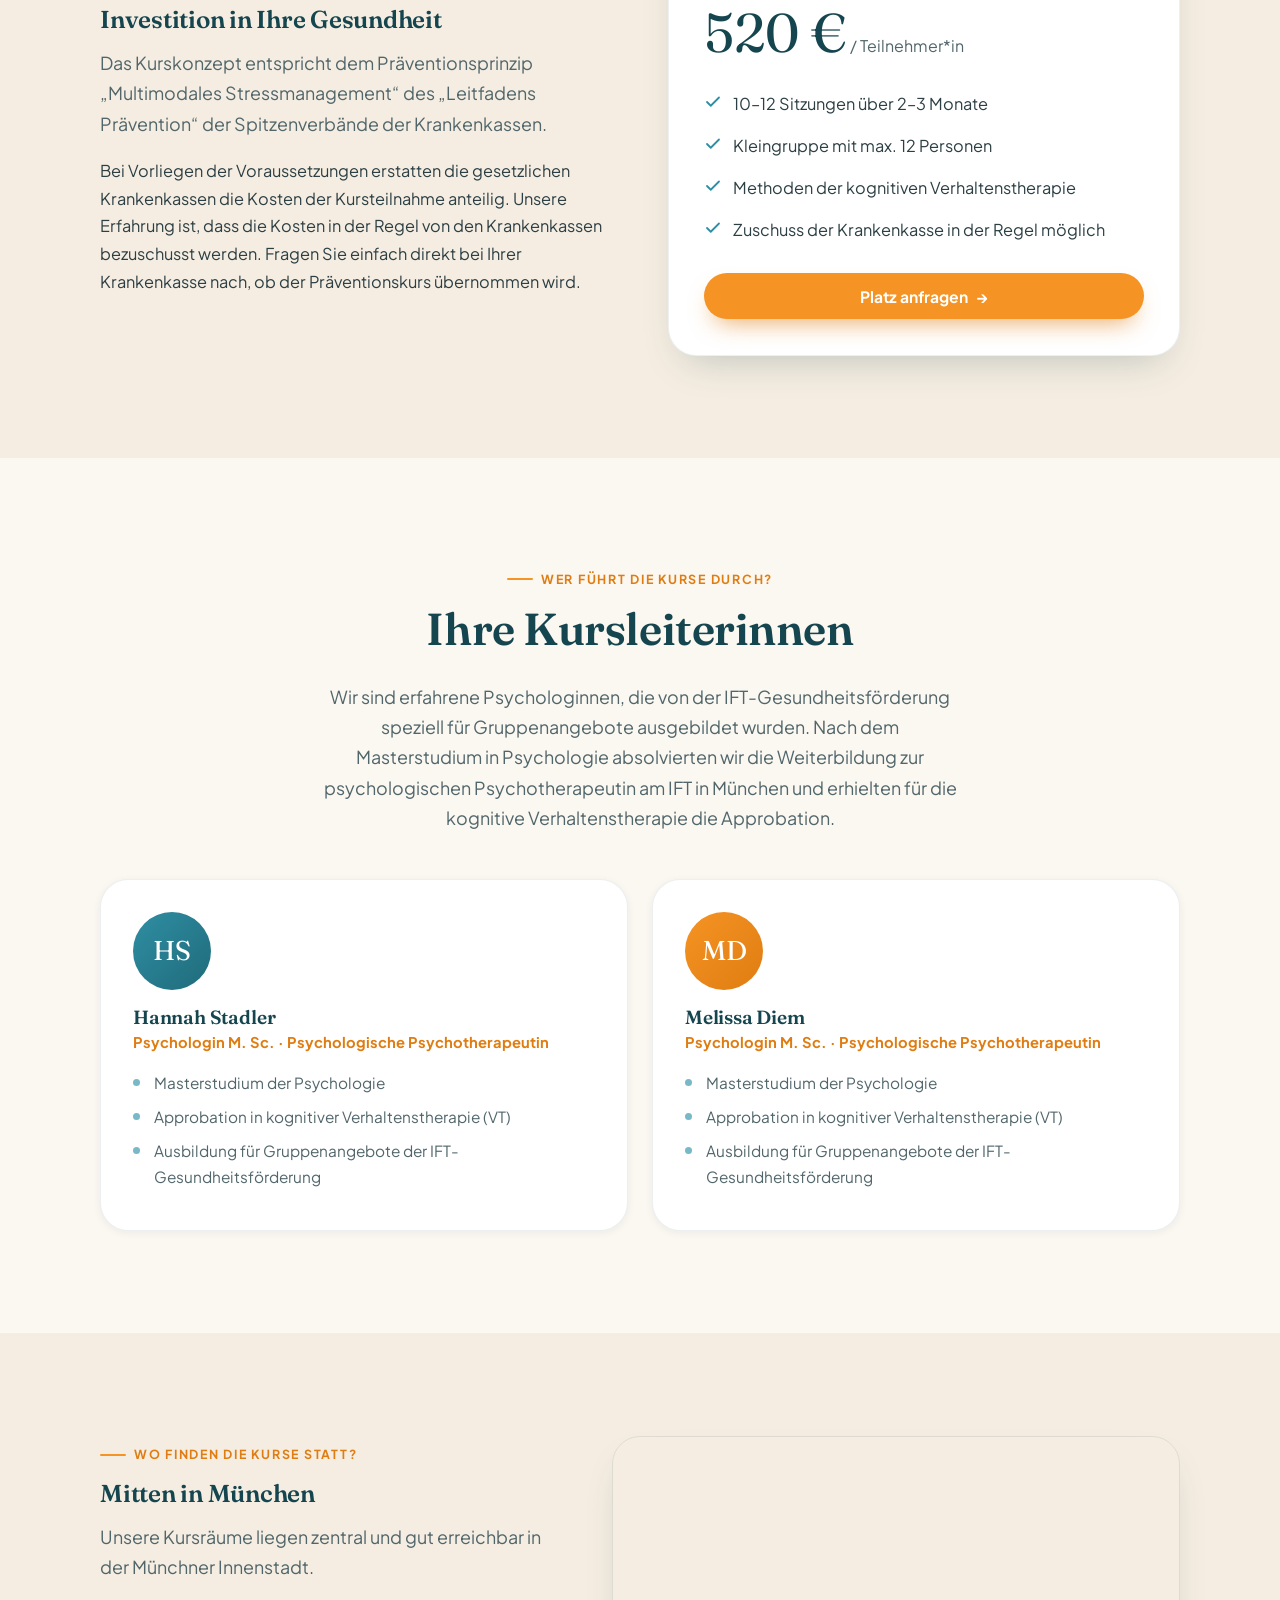
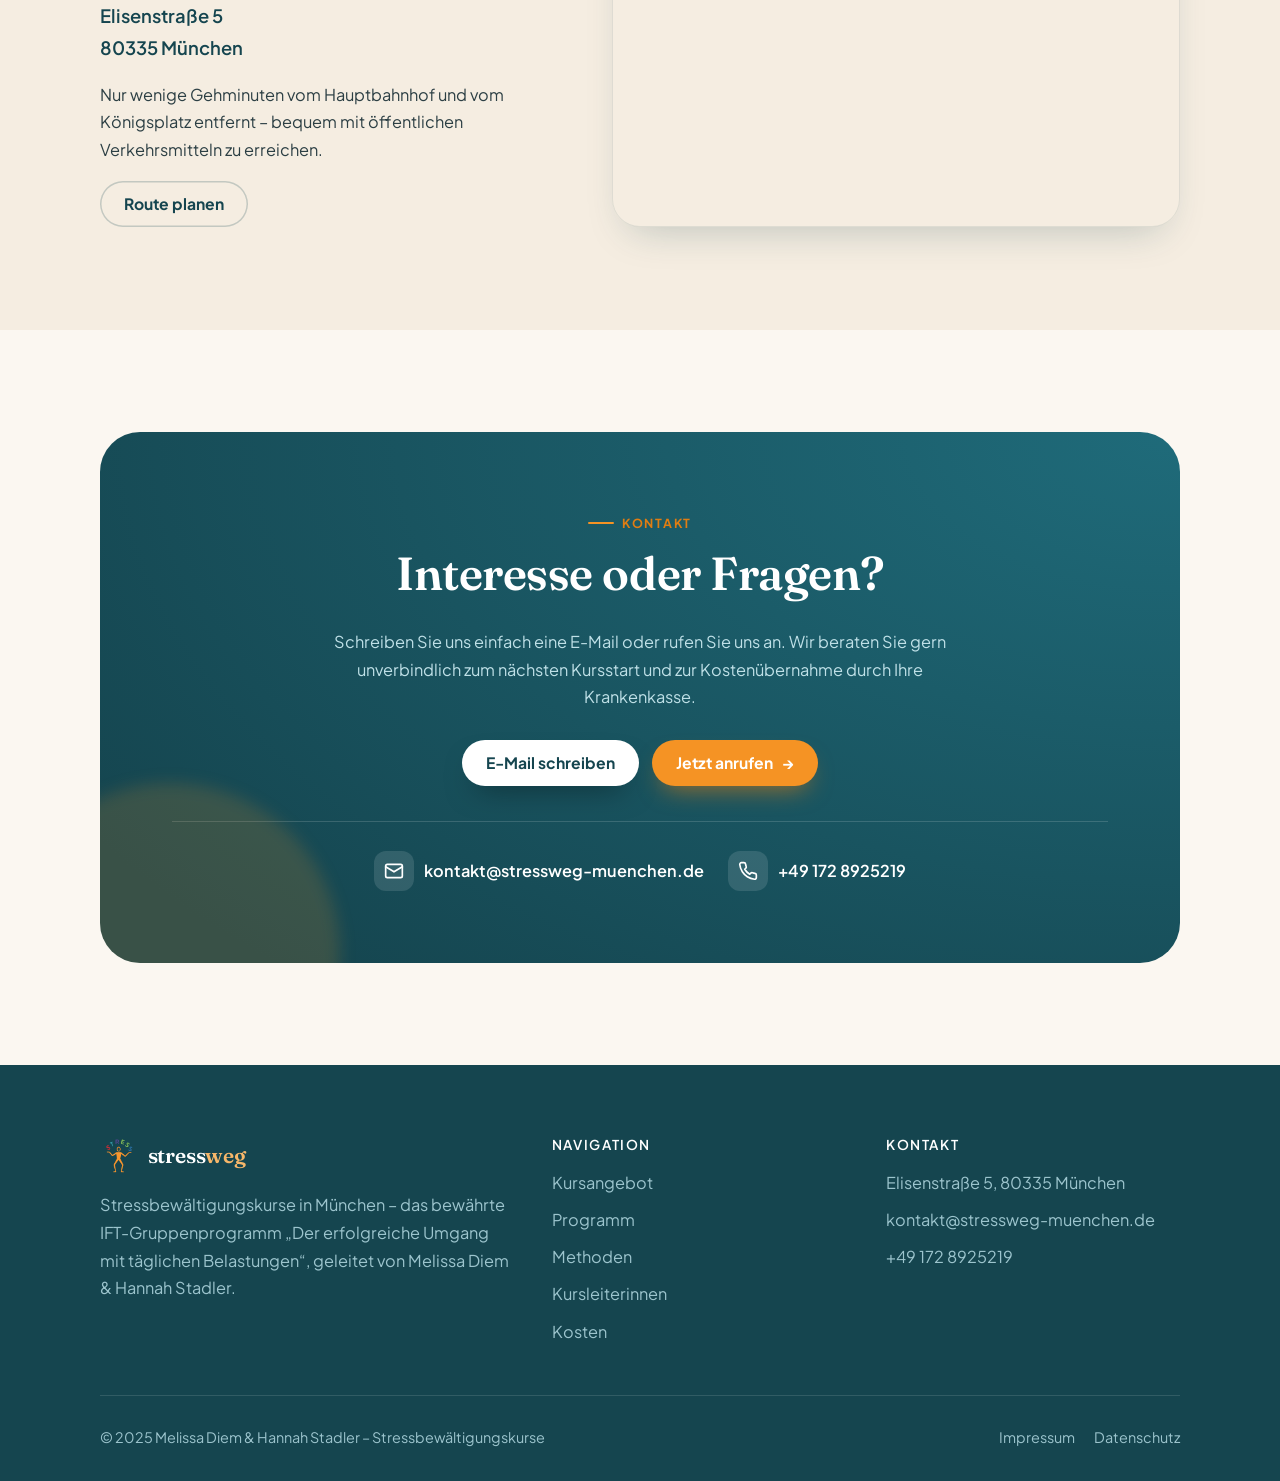
==== commit 42c842c4: "Update course cost from 490€ to 520€" ====
--- a/index.html
+++ b/index.html
@@ -121,7 +121,7 @@
               </li>
               <li>
                 <span class="ic" aria-hidden="true"><svg width="18" height="18" viewBox="0 0 24 24" fill="none" stroke="currentColor" stroke-width="2" stroke-linecap="round" stroke-linejoin="round"><path d="M3 7h18v12H3z"/><path d="M3 10h18"/><path d="M7 15h4"/></svg></span>
-                <div><b>Kosten</b><span>490 € – Zuschuss der Krankenkasse möglich</span></div>
+                <div><b>Kosten</b><span>520 € – Zuschuss der Krankenkasse möglich</span></div>
               </li>
             </ul>
             <a href="#kontakt" class="btn" style="width:100%;justify-content:center;margin-top:1.2rem;">Unverbindlich anfragen</a>
@@ -137,7 +137,7 @@
           <div class="reveal"><div class="stat__num">20<span class="unit">+</span></div><div class="stat__label">Jahre erprobtes IFT-Programm</div></div>
           <div class="reveal"><div class="stat__num">10–12</div><div class="stat__label">Sitzungen pro Kurs</div></div>
           <div class="reveal"><div class="stat__num">6</div><div class="stat__label">erlernbare Strategien</div></div>
-          <div class="reveal"><div class="stat__num">490<span class="unit"> €</span></div><div class="stat__label">Kursbeitrag (bezuschussbar)</div></div>
+          <div class="reveal"><div class="stat__num">520<span class="unit"> €</span></div><div class="stat__label">Kursbeitrag (bezuschussbar)</div></div>
         </div>
       </div>
     </section>
@@ -361,15 +361,6 @@
               <span class="ic" aria-hidden="true"><svg width="20" height="20" viewBox="0 0 24 24" fill="none" stroke="currentColor" stroke-width="2" stroke-linecap="round" stroke-linejoin="round"><path d="M22 16.92v3a2 2 0 0 1-2.18 2 19.79 19.79 0 0 1-8.63-3.07 19.5 19.5 0 0 1-6-6 19.79 19.79 0 0 1-3.07-8.67A2 2 0 0 1 4.11 2h3a2 2 0 0 1 2 1.72c.13.96.36 1.9.7 2.81a2 2 0 0 1-.45 2.11L8.09 9.91a16 16 0 0 0 6 6l1.27-1.27a2 2 0 0 1 2.11-.45c.9.34 1.85.57 2.81.7A2 2 0 0 1 22 16.92z"/></svg></span>
               +49&nbsp;172&nbsp;8925219
             </a>
-            <a class="cta__method" href="https://wa.me/491728925219" target="_blank" rel="noopener noreferrer">
-  <span class="ic" aria-hidden="true">
-    <svg width="20" height="20" viewBox="0 0 24 24" fill="currentColor" xmlns="http://www.w3.org/2000/svg">
-      <path d="M17.472 14.382c-.297-.149-1.758-.867-2.03-.967-.273-.099-.471-.148-.67.15-.197.297-.767.966-.94 1.164-.173.199-.347.223-.644.075-.297-.15-1.255-.463-2.39-1.475-.883-.788-1.48-1.761-1.653-2.059-.173-.297-.018-.458.13-.606.134-.133.298-.347.446-.52.149-.174.198-.298.298-.497.099-.198.05-.371-.025-.52-.075-.149-.669-1.612-.916-2.207-.242-.579-.487-.5-.669-.51-.173-.008-.371-.01-.57-.01-.198 0-.52.074-.792.372-.272.297-1.04 1.016-1.04 2.479 0 1.462 1.065 2.875 1.213 3.074.149.198 2.096 3.2 5.077 4.487.709.306 1.262.489 1.694.625.712.227 1.36.195 1.871.118.571-.085 1.758-.719 2.006-1.413.248-.694.248-1.289.173-1.413-.074-.124-.272-.198-.57-.347z"/>
-      <path d="M12 0C5.373 0 0 5.373 0 12c0 2.127.558 4.126 1.533 5.862L.057 23.428a.75.75 0 0 0 .915.915l5.651-1.453A11.943 11.943 0 0 0 12 24c6.627 0 12-5.373 12-12S18.627 0 12 0zm0 21.75a9.726 9.726 0 0 1-4.953-1.355l-.355-.214-3.683.947.982-3.594-.232-.369A9.722 9.722 0 0 1 2.25 12C2.25 6.615 6.615 2.25 12 2.25S21.75 6.615 21.75 12 17.385 21.75 12 21.75z"/>
-    </svg>
-  </span>
-  +49&nbsp;172&nbsp;8925219 per WhatsApp
-</a>
           </div>
         </div>
       </div>
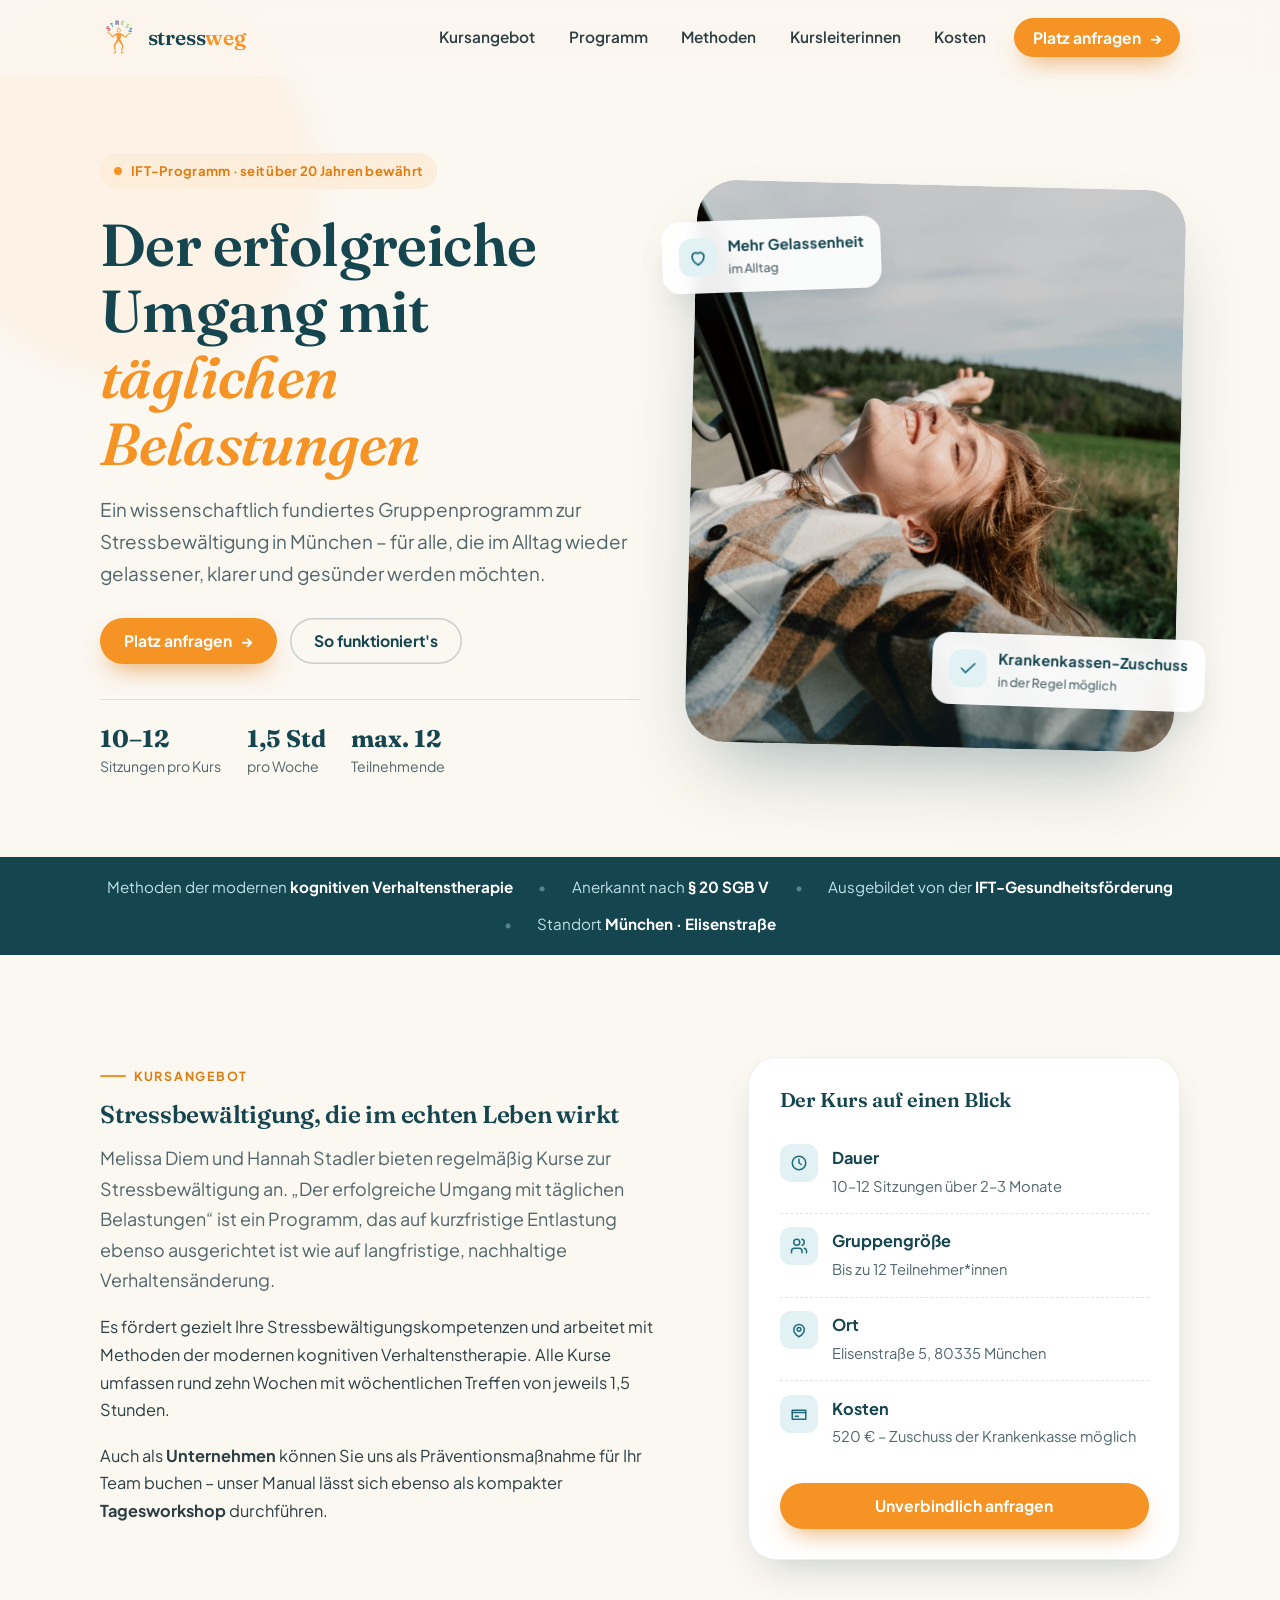
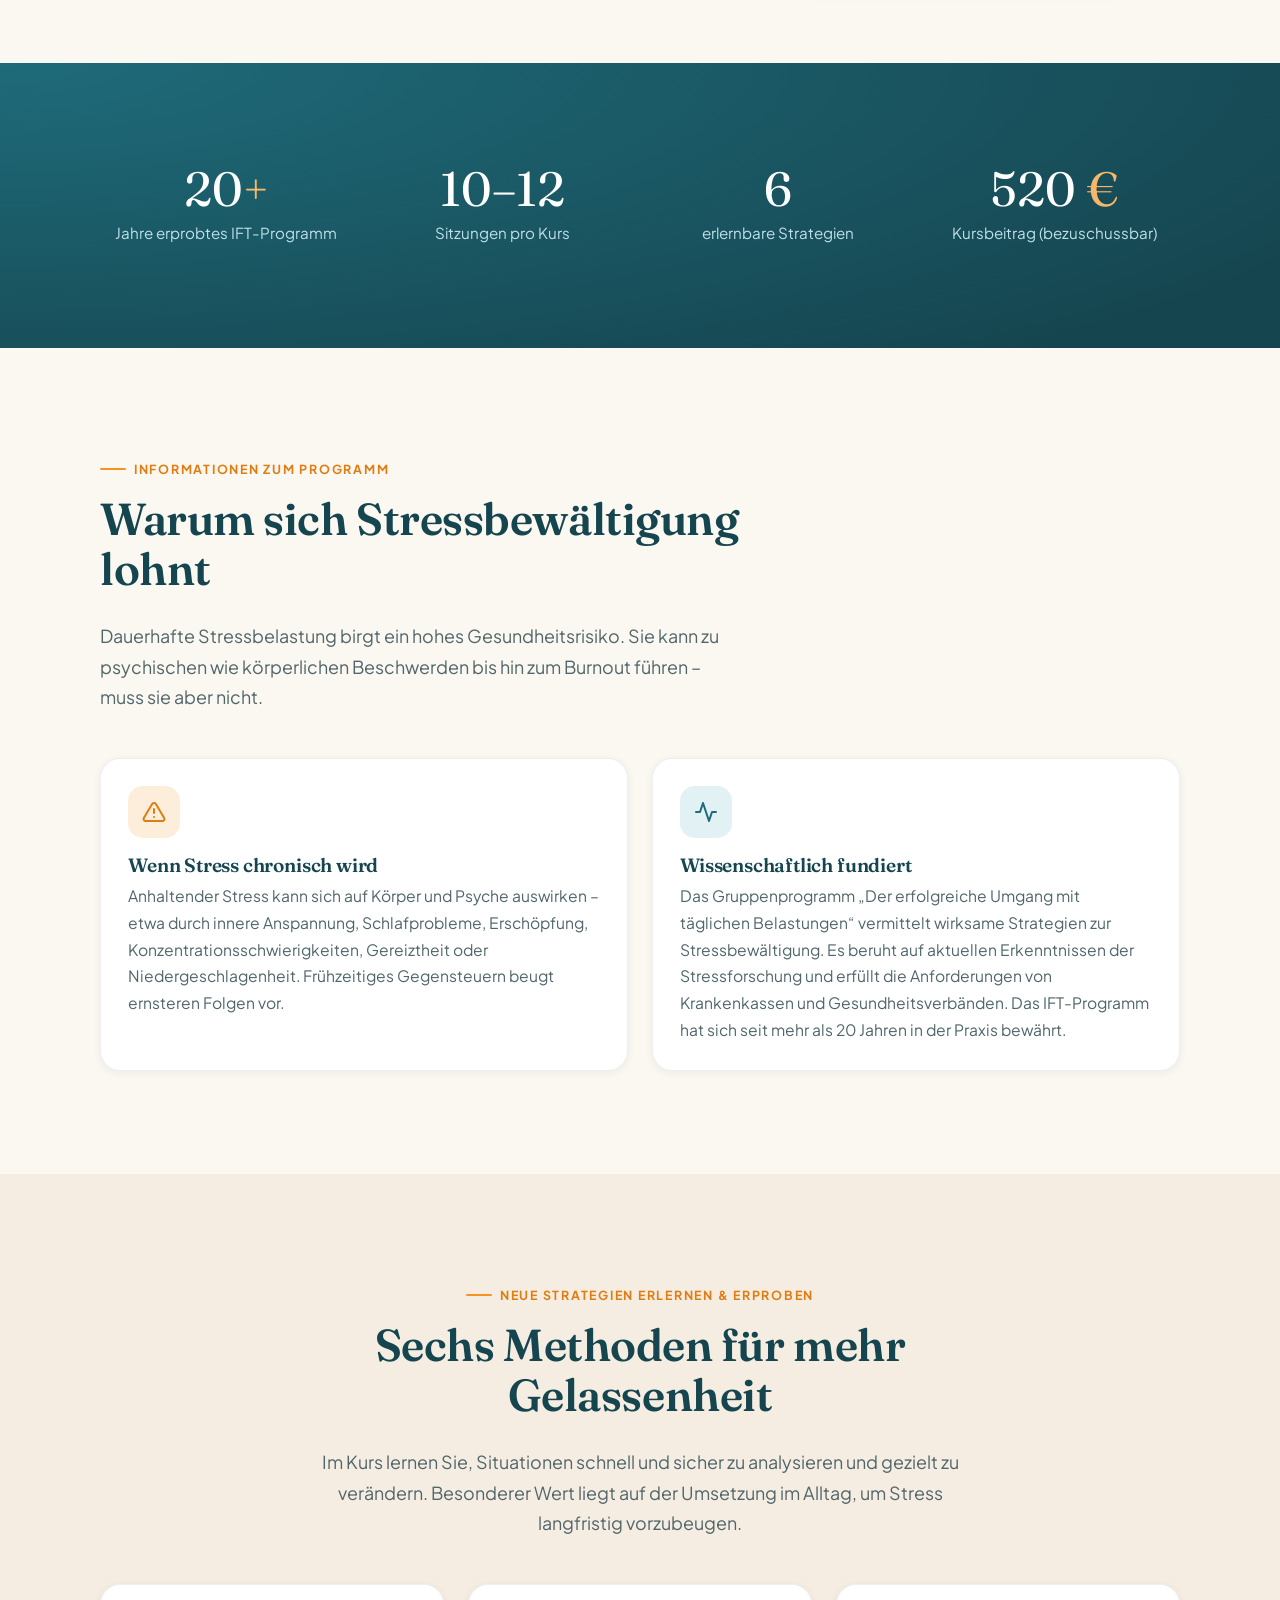
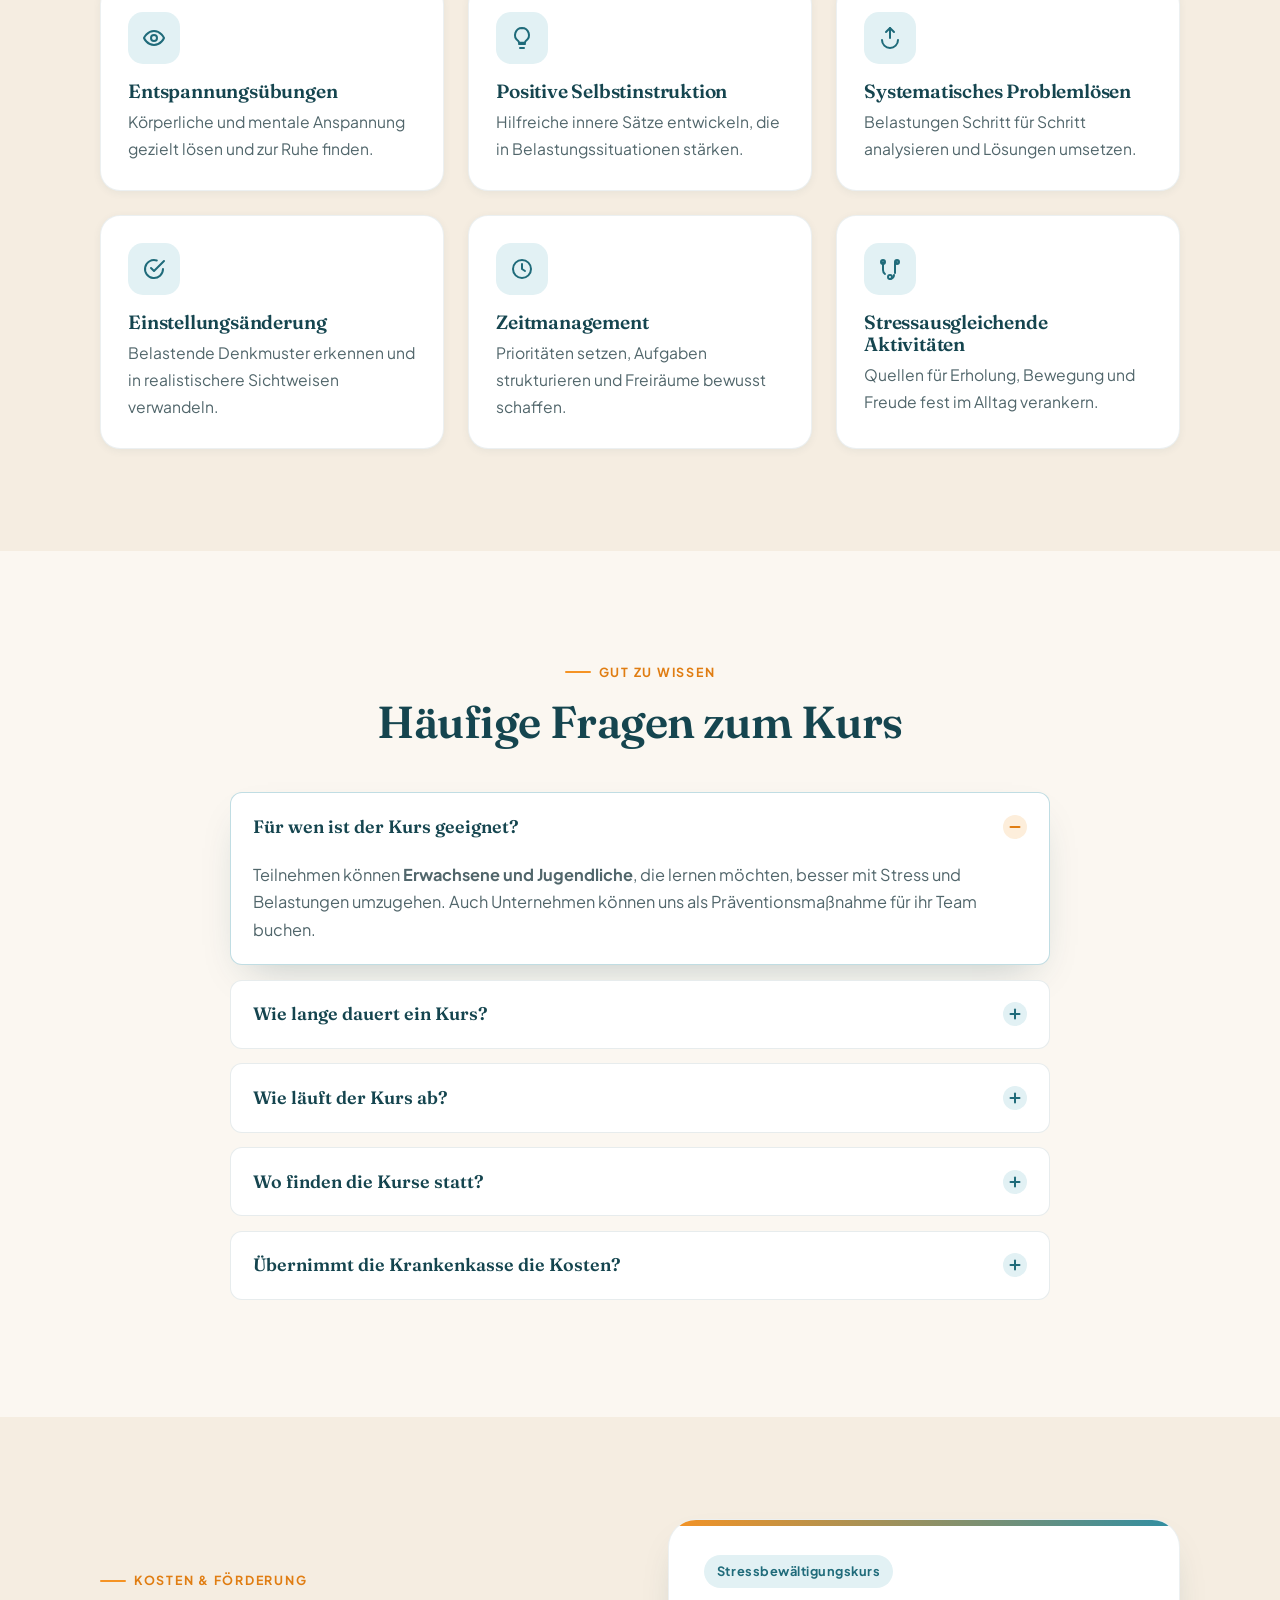
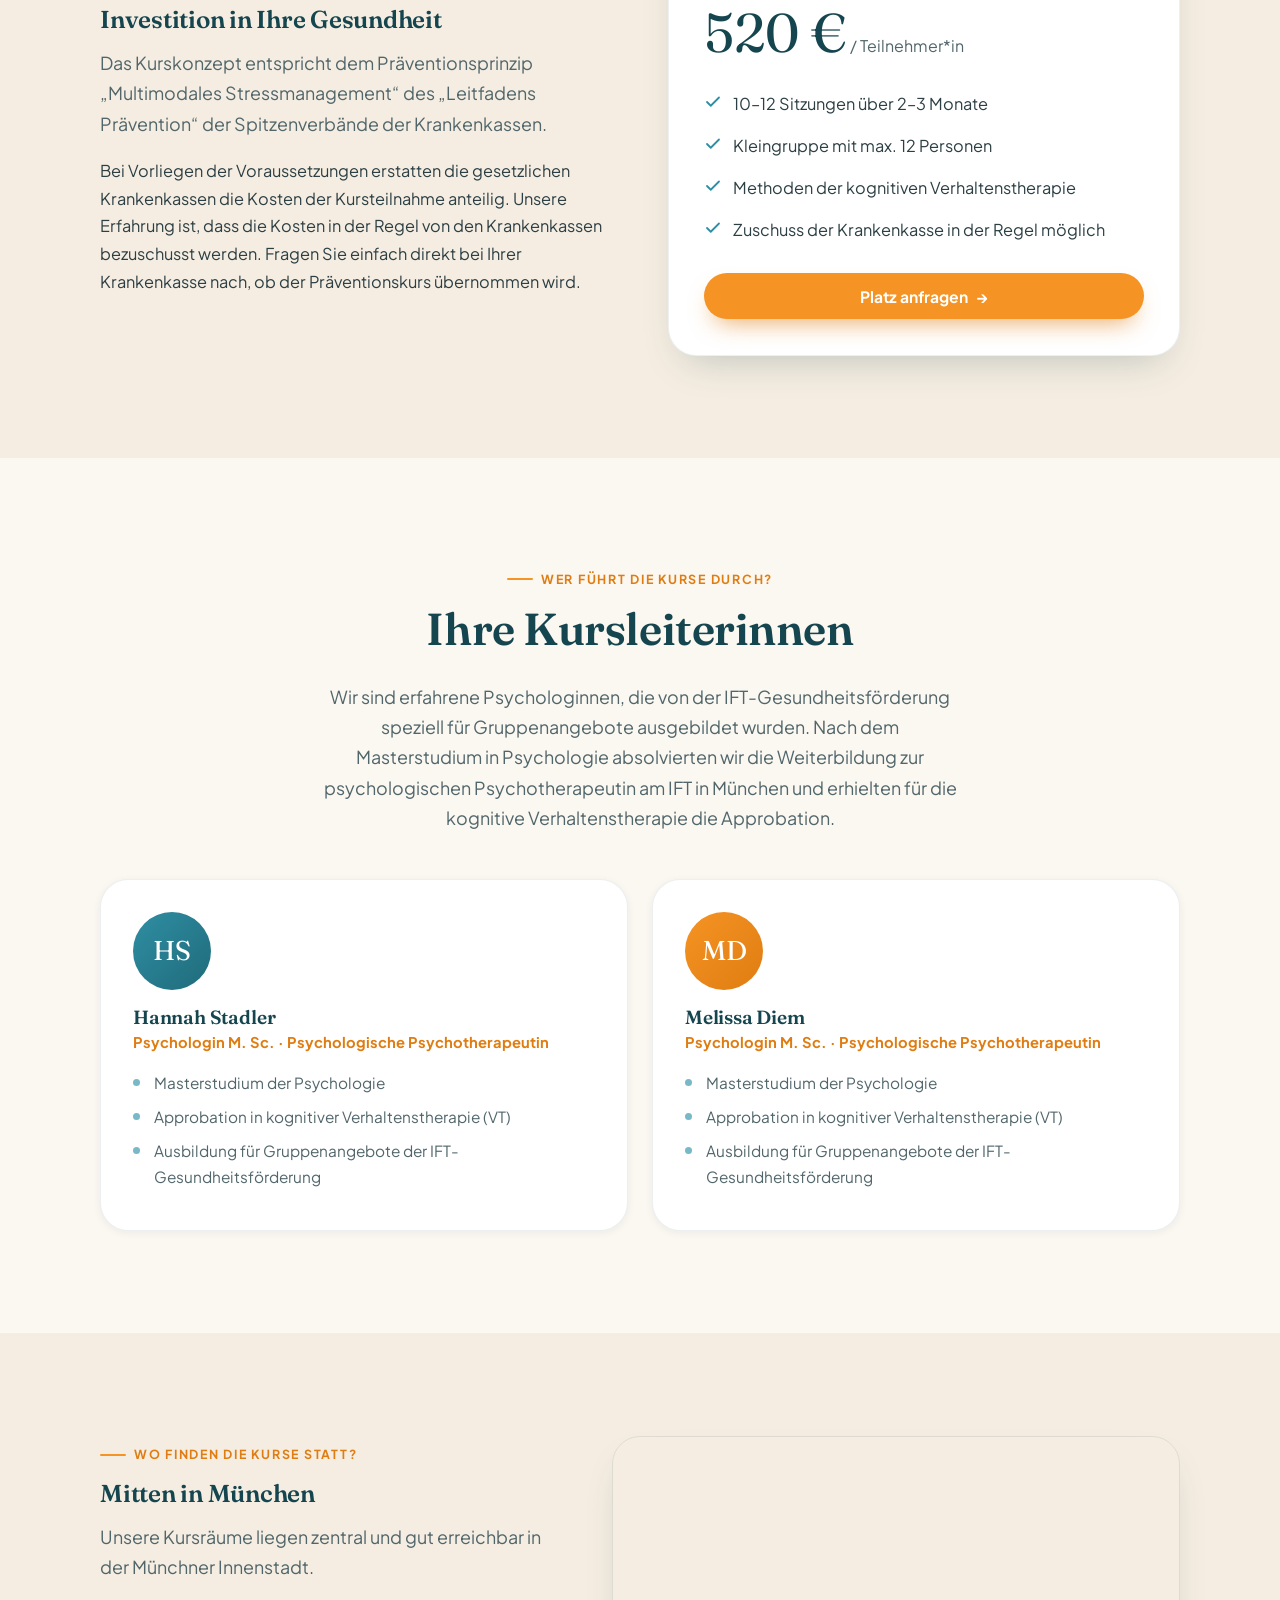
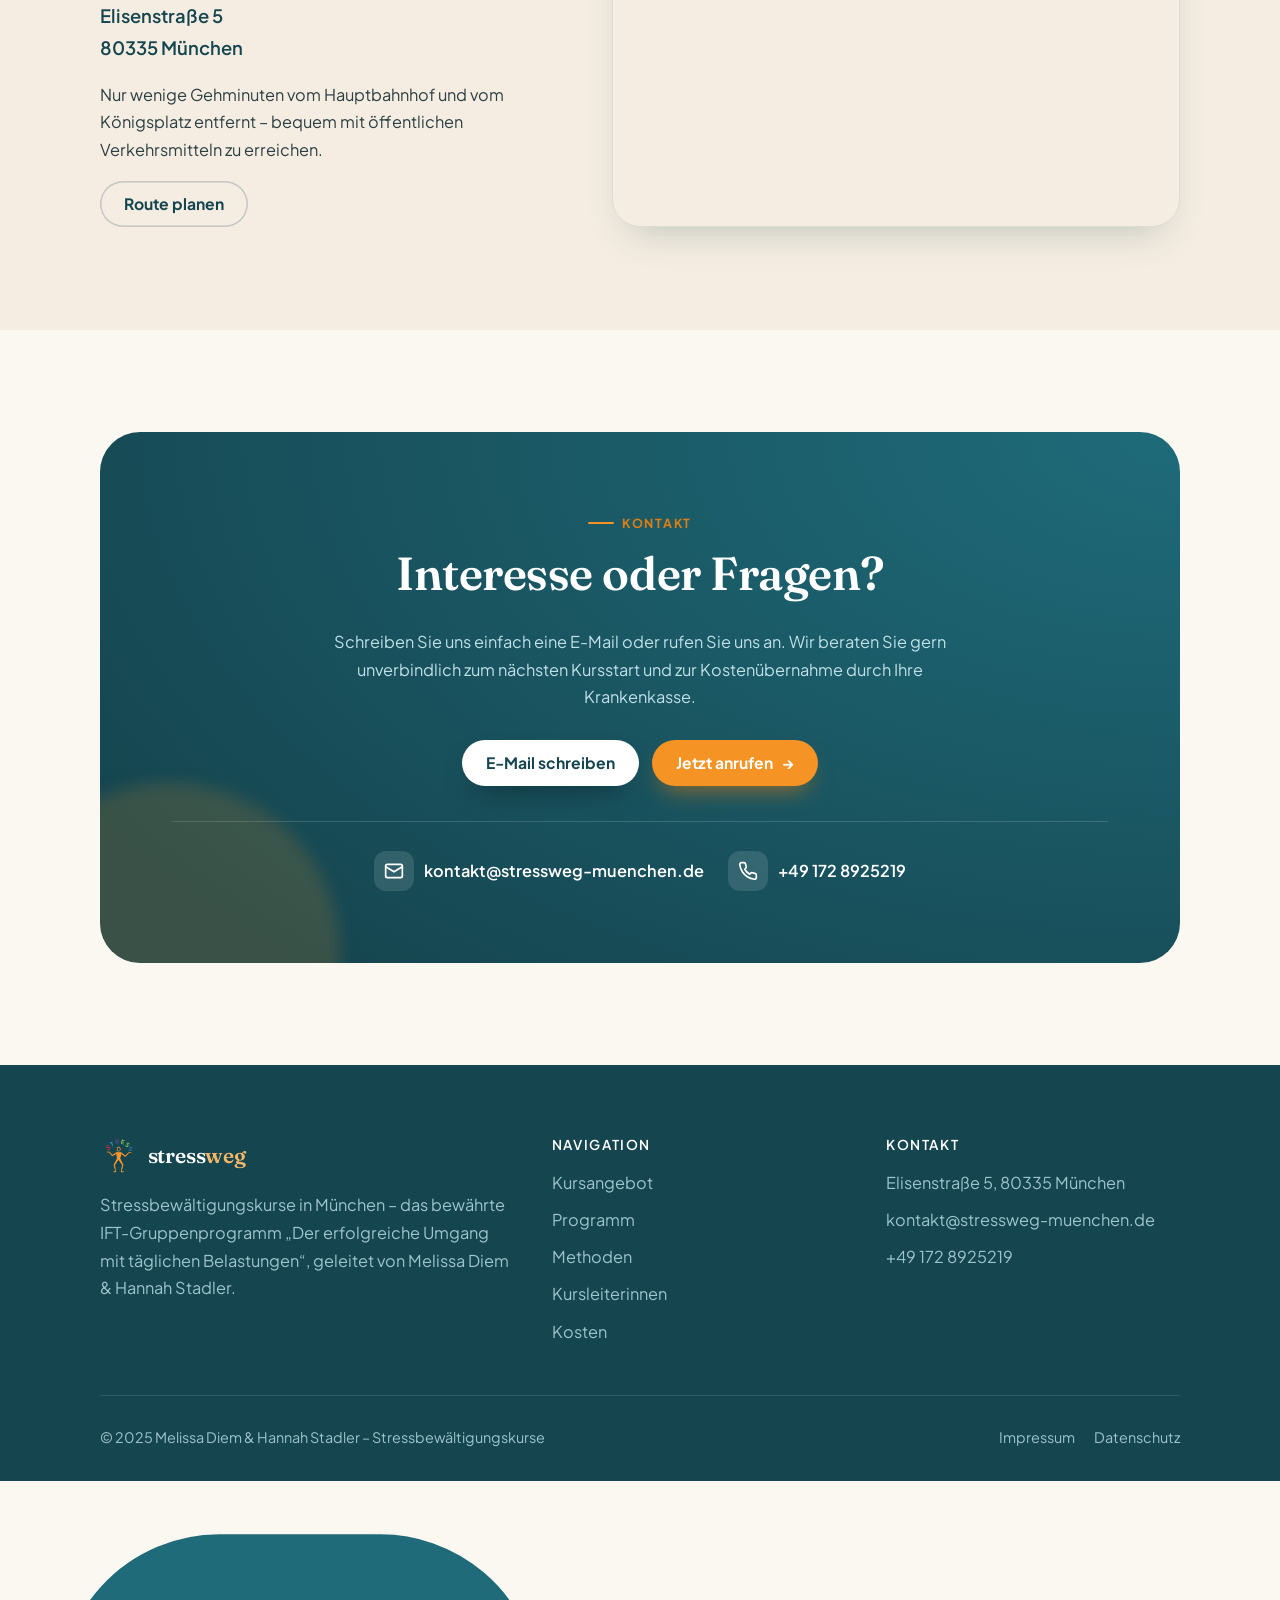
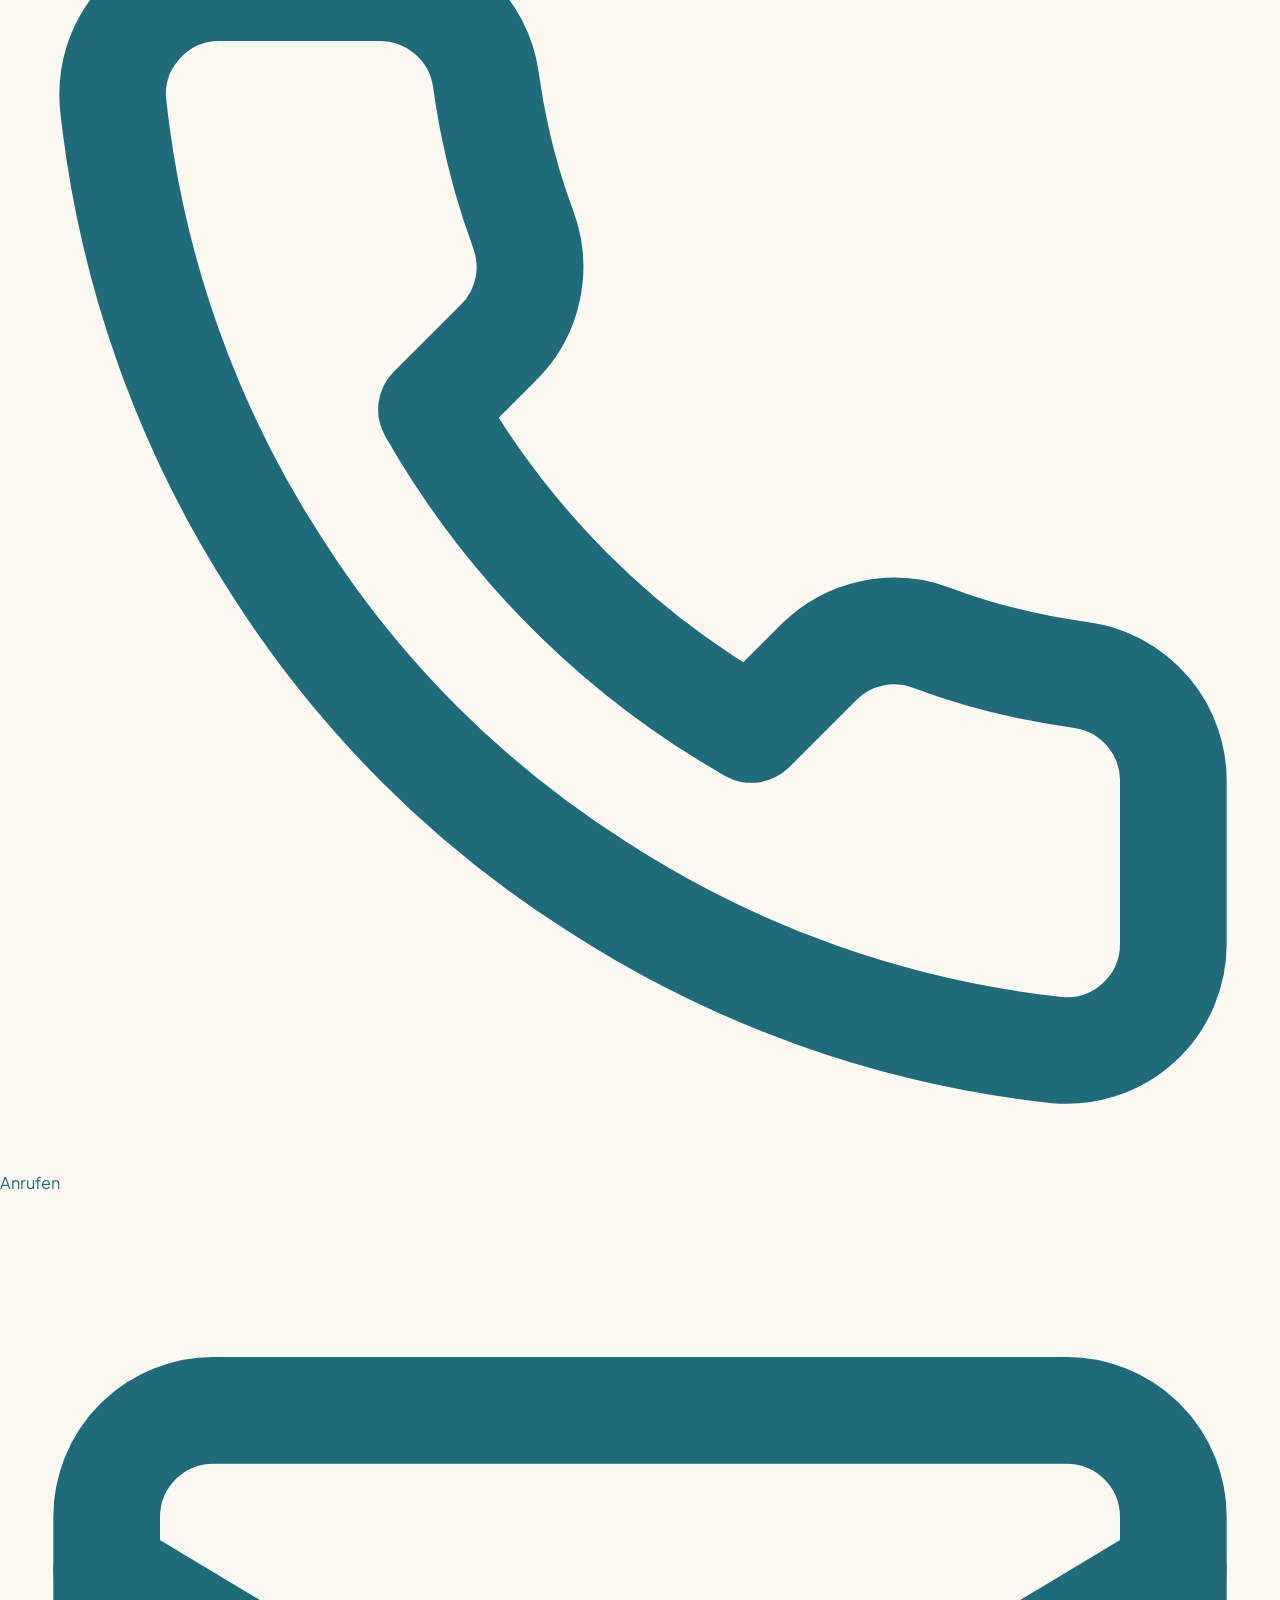
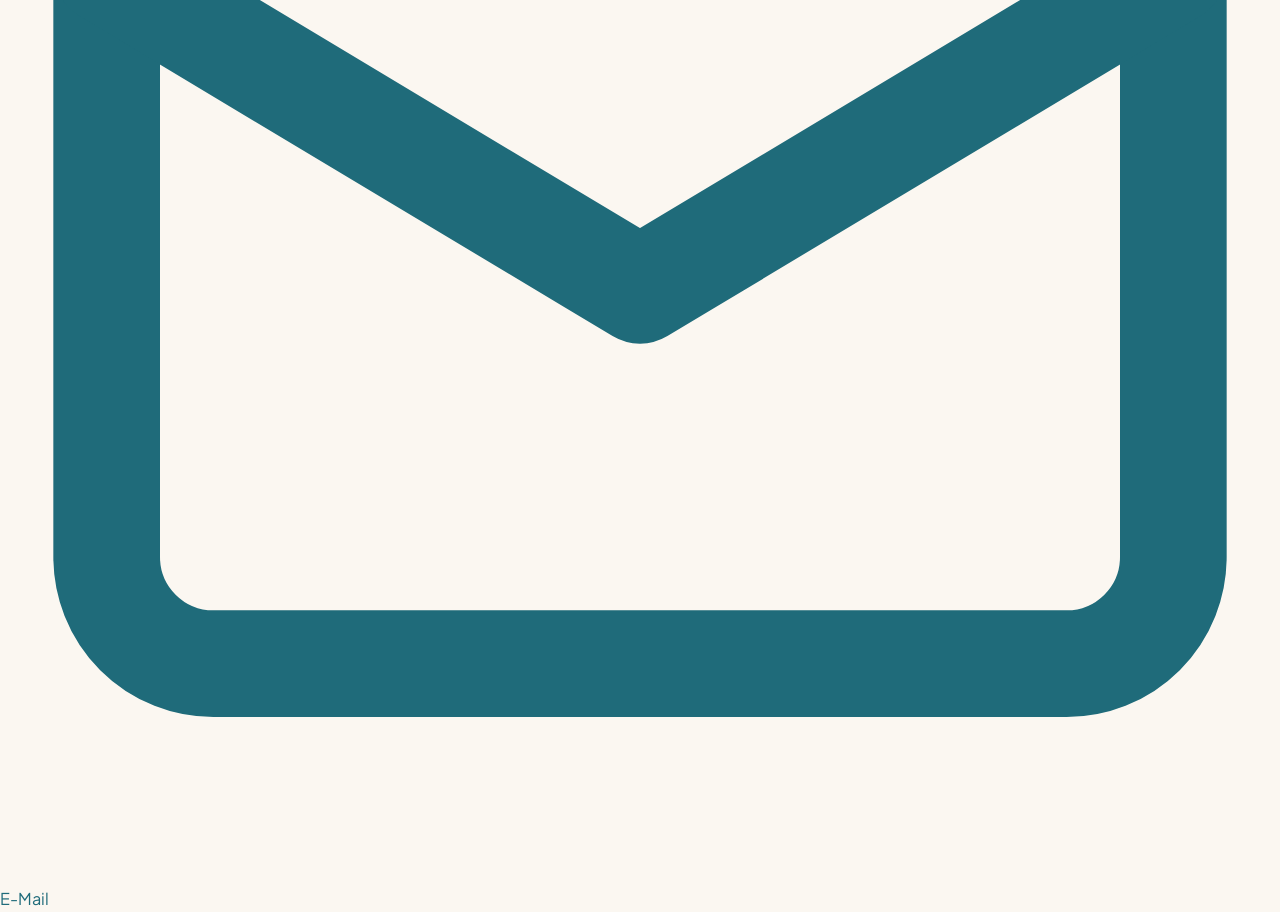
==== commit 577ce741: "Floating?" ====
--- a/index.html
+++ b/index.html
@@ -402,8 +402,51 @@
         </nav>
       </div>
     </div>
-  </footer>
-
-  <script src="script.js"></script>
+</footer>
+
+<!-- Floating Kontaktbuttons -->
+<div class="floating-contact">
+
+  <a href="tel:+491728925219"
+     class="floating-btn floating-btn--phone"
+     aria-label="Jetzt anrufen">
+
+    <svg viewBox="0 0 24 24" fill="none" stroke="currentColor"
+         stroke-width="2" stroke-linecap="round"
+         stroke-linejoin="round">
+      <path d="M22 16.92v3a2 2 0 0 1-2.18 2
+               19.79 19.79 0 0 1-8.63-3.07
+               19.5 19.5 0 0 1-6-6
+               19.79 19.79 0 0 1-3.07-8.67
+               A2 2 0 0 1 4.11 2h3
+               a2 2 0 0 1 2 1.72
+               c.13.96.36 1.9.7 2.81
+               a2 2 0 0 1-.45 2.11L8.09 9.91
+               a16 16 0 0 0 6 6
+               l1.27-1.27a2 2 0 0 1 2.11-.45
+               c.9.34 1.85.57 2.81.7
+               A2 2 0 0 1 22 16.92z"/>
+    </svg>
+
+    <span>Anrufen</span>
+  </a>
+
+  <a href="mailto:kontakt@stressweg-muenchen.de"
+     class="floating-btn floating-btn--mail"
+     aria-label="E-Mail schreiben">
+
+    <svg viewBox="0 0 24 24" fill="none" stroke="currentColor"
+         stroke-width="2" stroke-linecap="round"
+         stroke-linejoin="round">
+      <rect x="2" y="4" width="20" height="16" rx="2"/>
+      <path d="m22 7-10 6L2 7"/>
+    </svg>
+
+    <span>E-Mail</span>
+  </a>
+
+</div>
+
+<script src="script.js"></script>
 </body>
 </html>
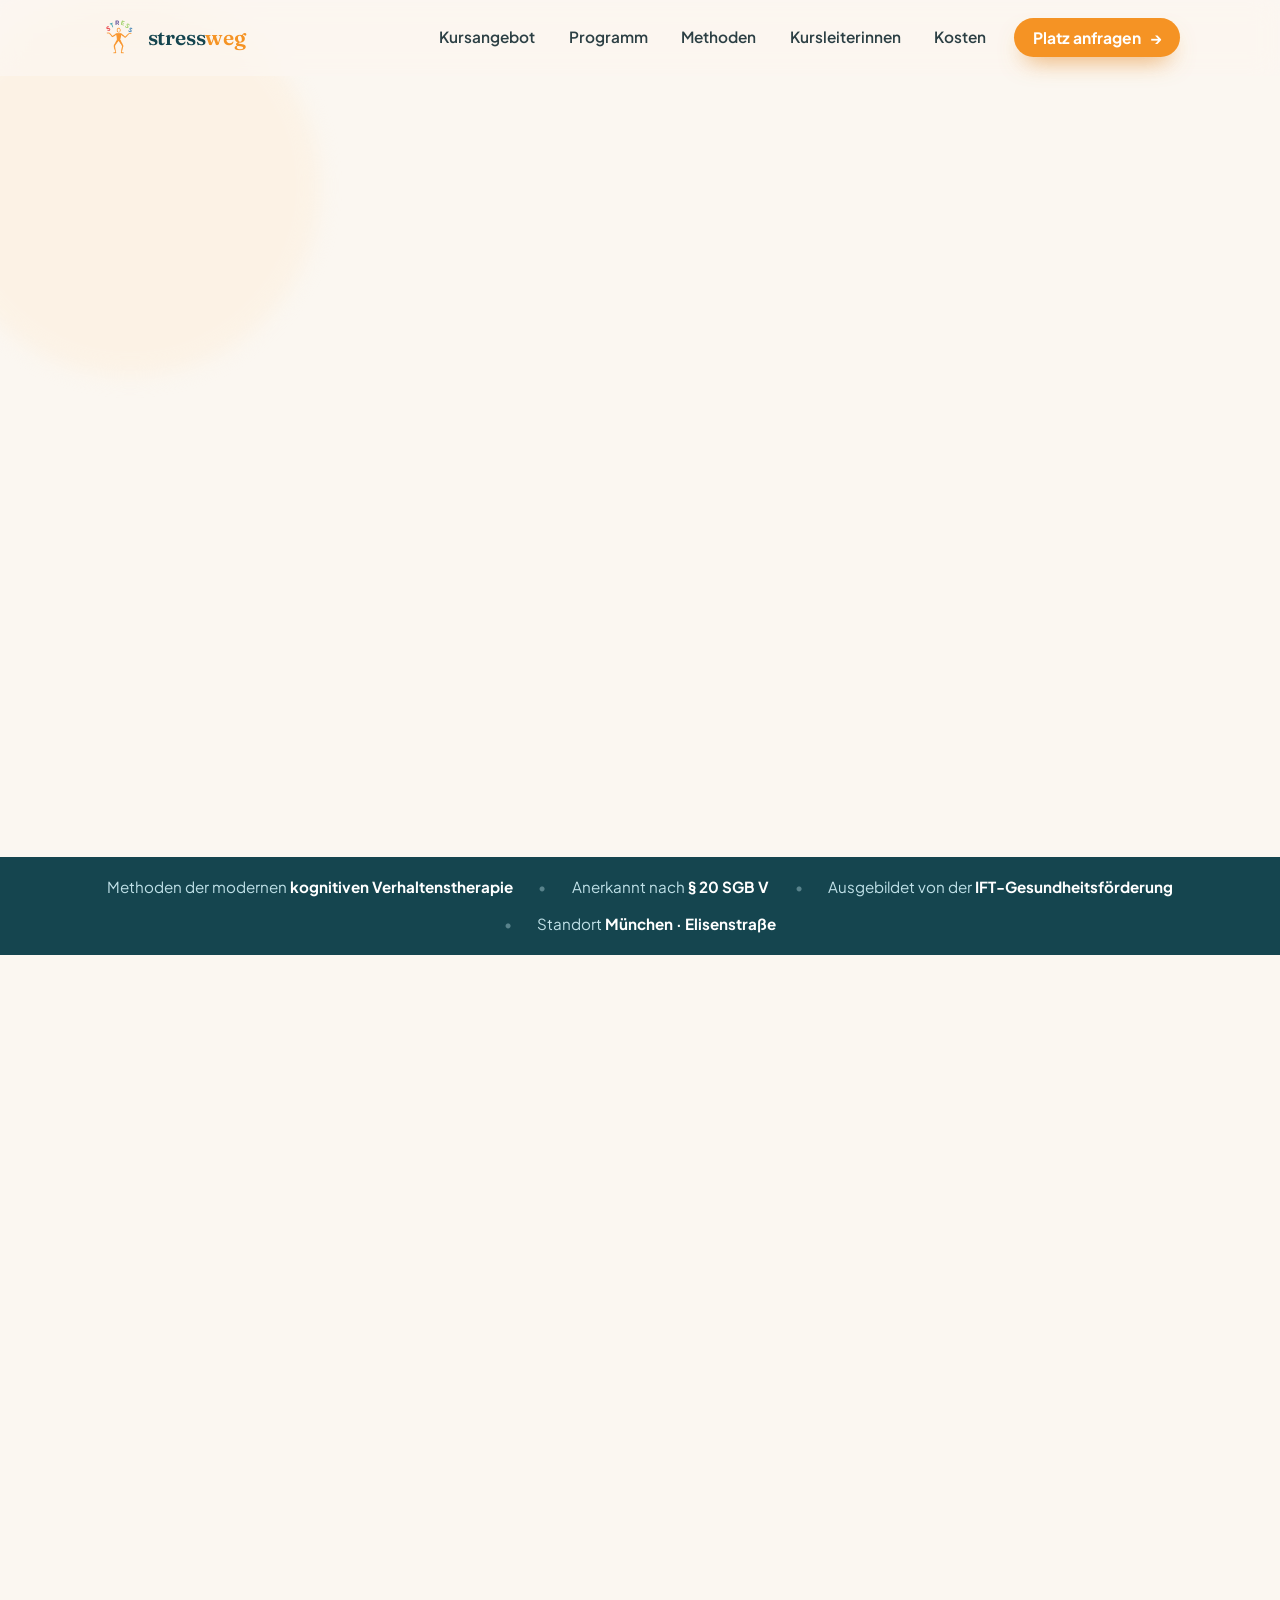
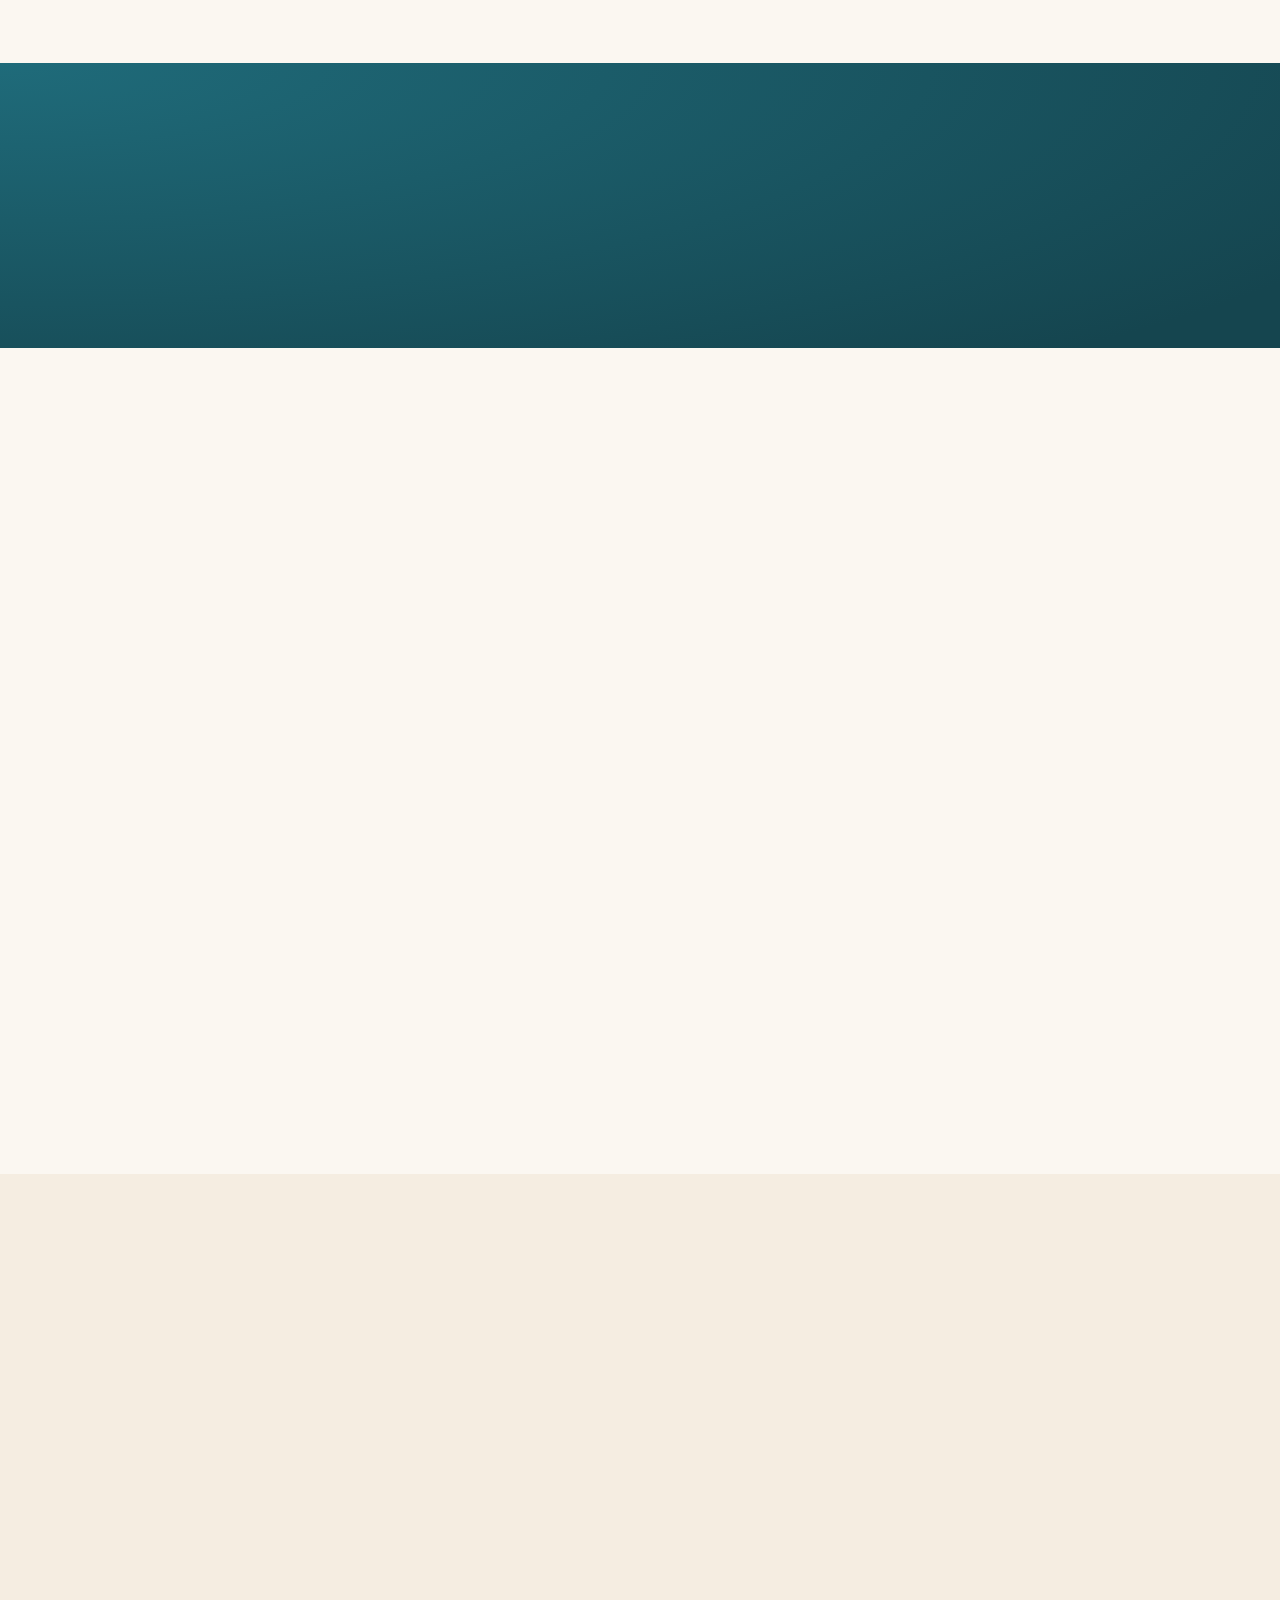
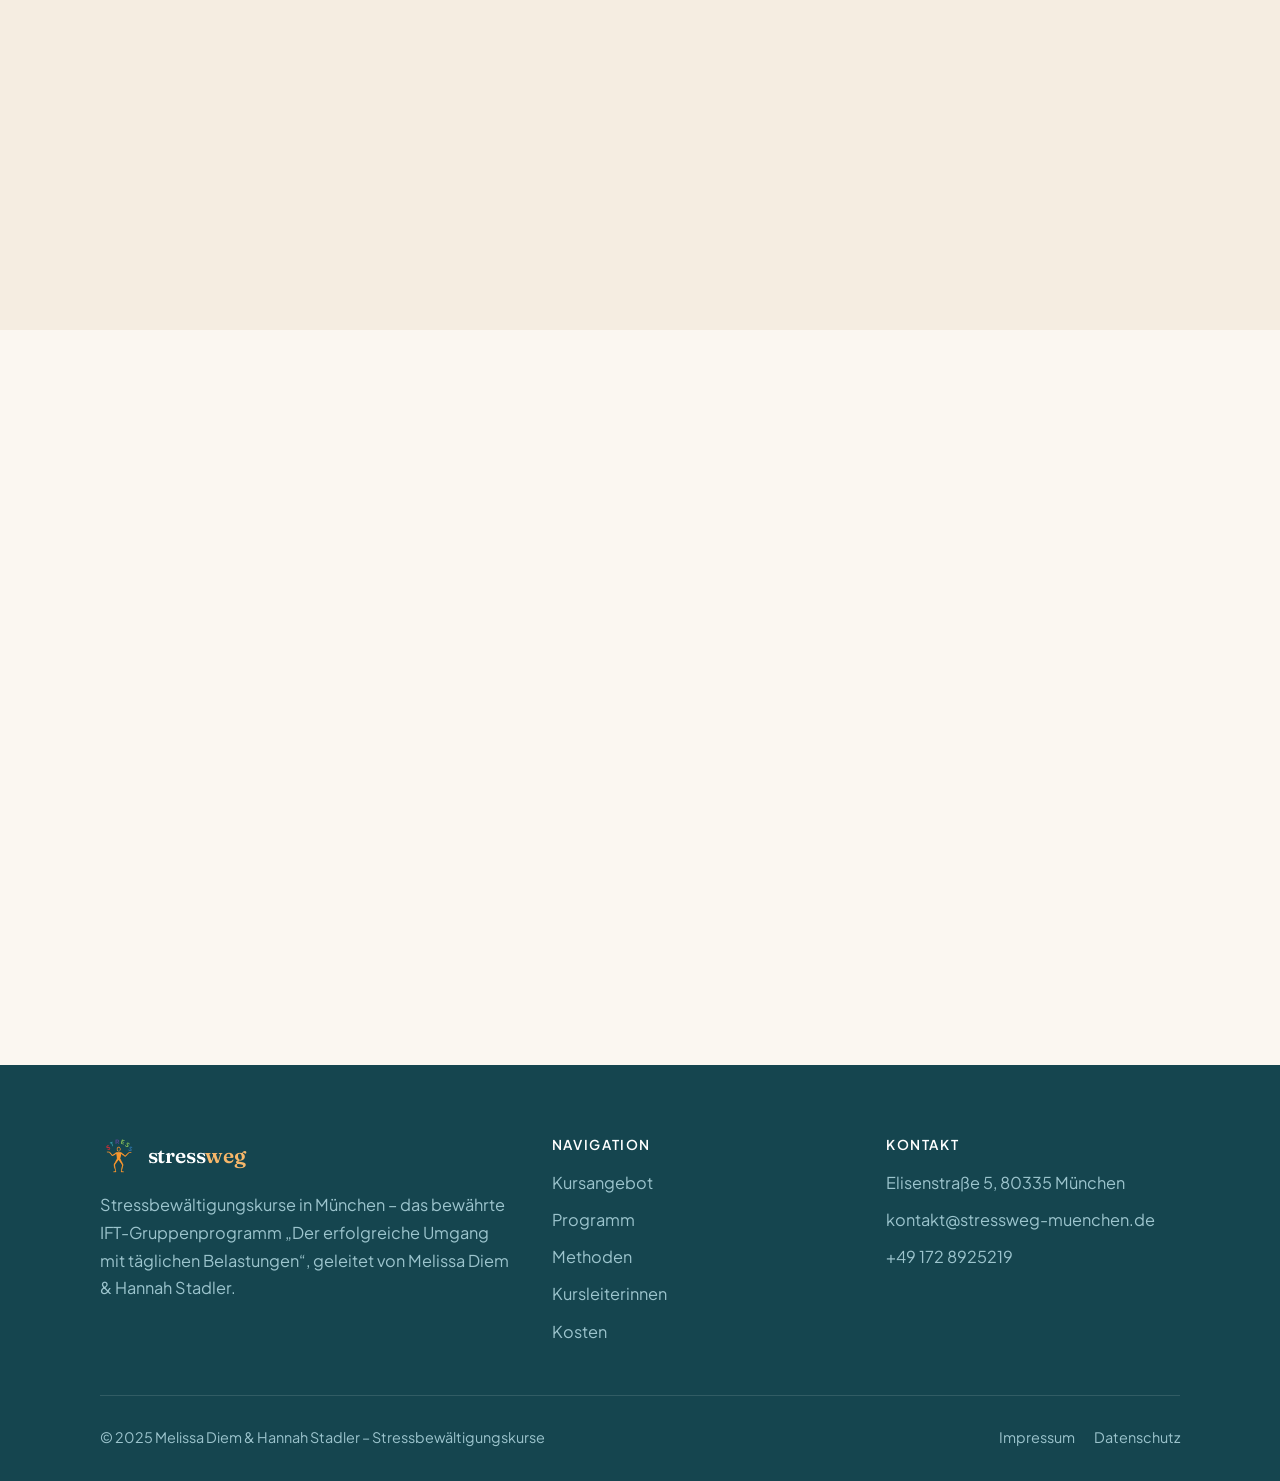
==== commit 42d1af67: "Remove floating contact buttons from index.html Removed floating contact buttons section from the fo" ====
--- a/index.html
+++ b/index.html
@@ -404,49 +404,6 @@
     </div>
 </footer>
 
-<!-- Floating Kontaktbuttons -->
-<div class="floating-contact">
-
-  <a href="tel:+491728925219"
-     class="floating-btn floating-btn--phone"
-     aria-label="Jetzt anrufen">
-
-    <svg viewBox="0 0 24 24" fill="none" stroke="currentColor"
-         stroke-width="2" stroke-linecap="round"
-         stroke-linejoin="round">
-      <path d="M22 16.92v3a2 2 0 0 1-2.18 2
-               19.79 19.79 0 0 1-8.63-3.07
-               19.5 19.5 0 0 1-6-6
-               19.79 19.79 0 0 1-3.07-8.67
-               A2 2 0 0 1 4.11 2h3
-               a2 2 0 0 1 2 1.72
-               c.13.96.36 1.9.7 2.81
-               a2 2 0 0 1-.45 2.11L8.09 9.91
-               a16 16 0 0 0 6 6
-               l1.27-1.27a2 2 0 0 1 2.11-.45
-               c.9.34 1.85.57 2.81.7
-               A2 2 0 0 1 22 16.92z"/>
-    </svg>
-
-    <span>Anrufen</span>
-  </a>
-
-  <a href="mailto:kontakt@stressweg-muenchen.de"
-     class="floating-btn floating-btn--mail"
-     aria-label="E-Mail schreiben">
-
-    <svg viewBox="0 0 24 24" fill="none" stroke="currentColor"
-         stroke-width="2" stroke-linecap="round"
-         stroke-linejoin="round">
-      <rect x="2" y="4" width="20" height="16" rx="2"/>
-      <path d="m22 7-10 6L2 7"/>
-    </svg>
-
-    <span>E-Mail</span>
-  </a>
-
-</div>
-
 <script src="script.js"></script>
 </body>
 </html>
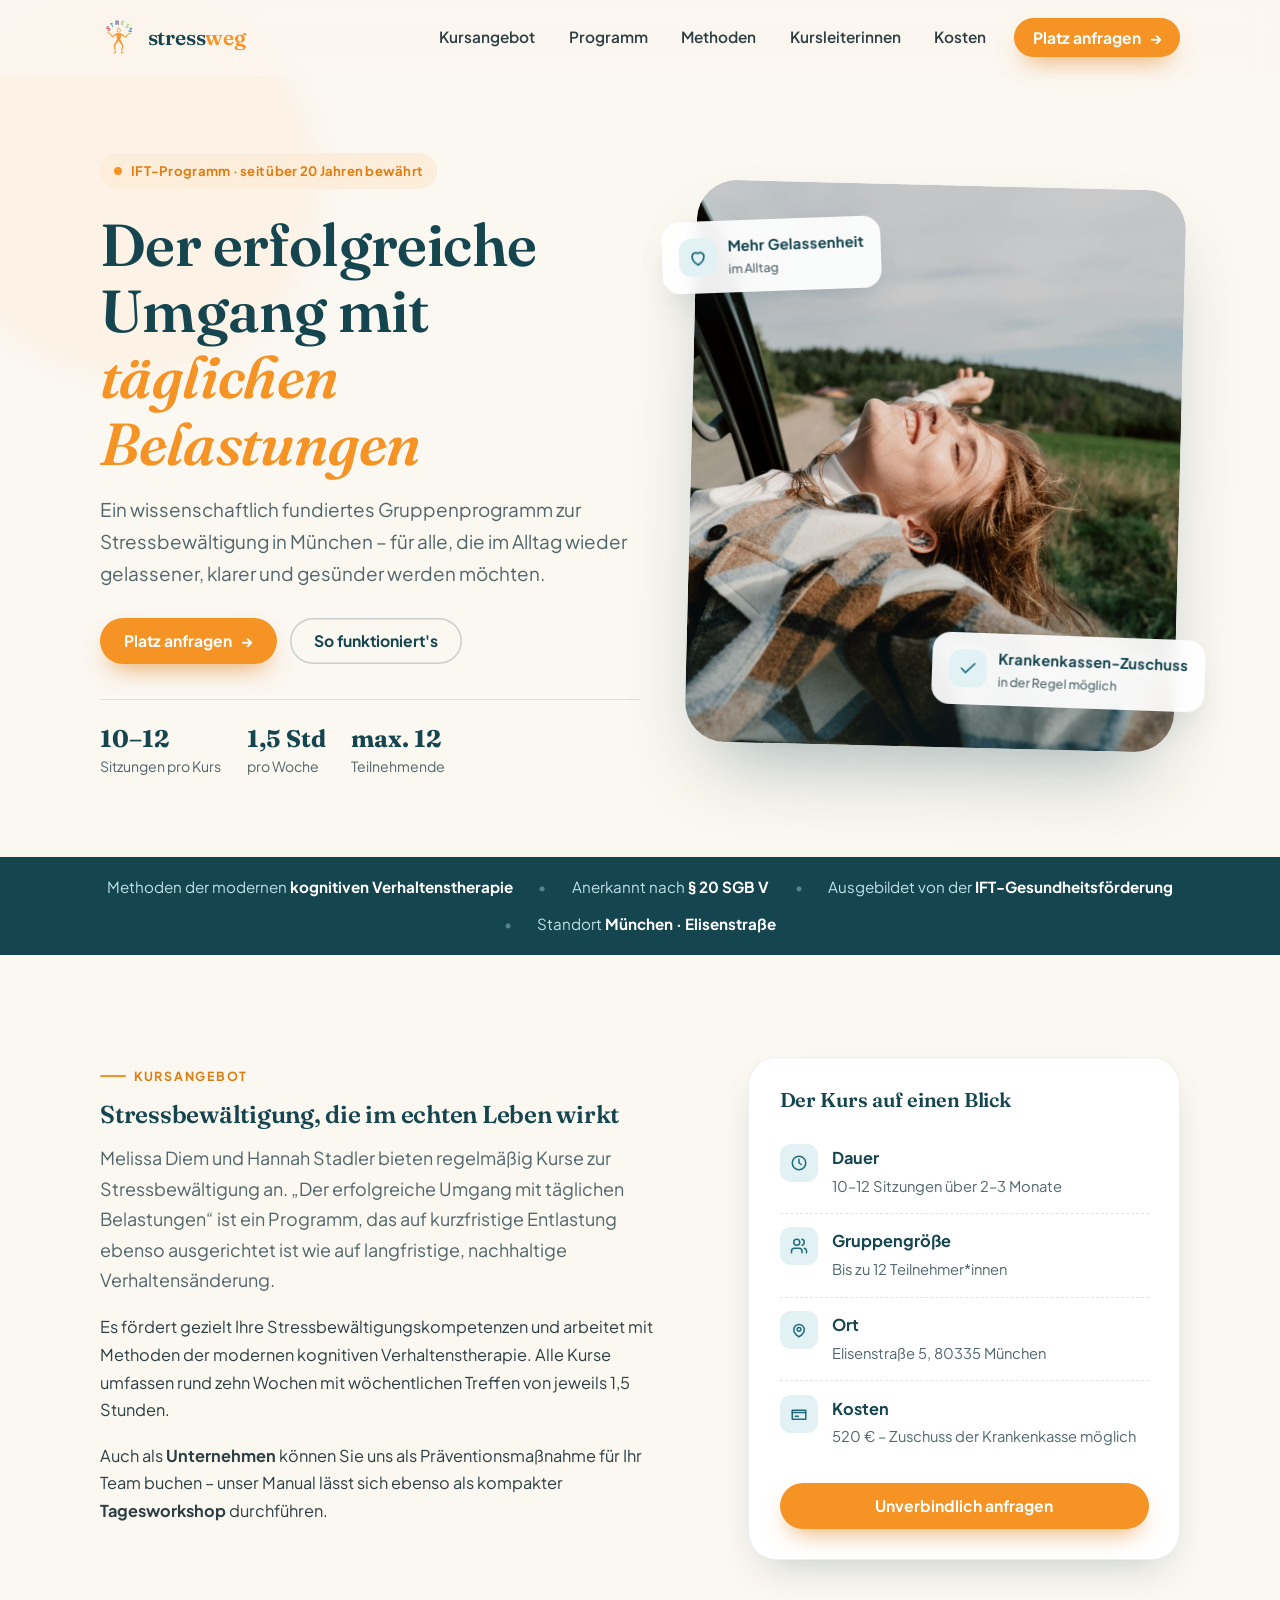
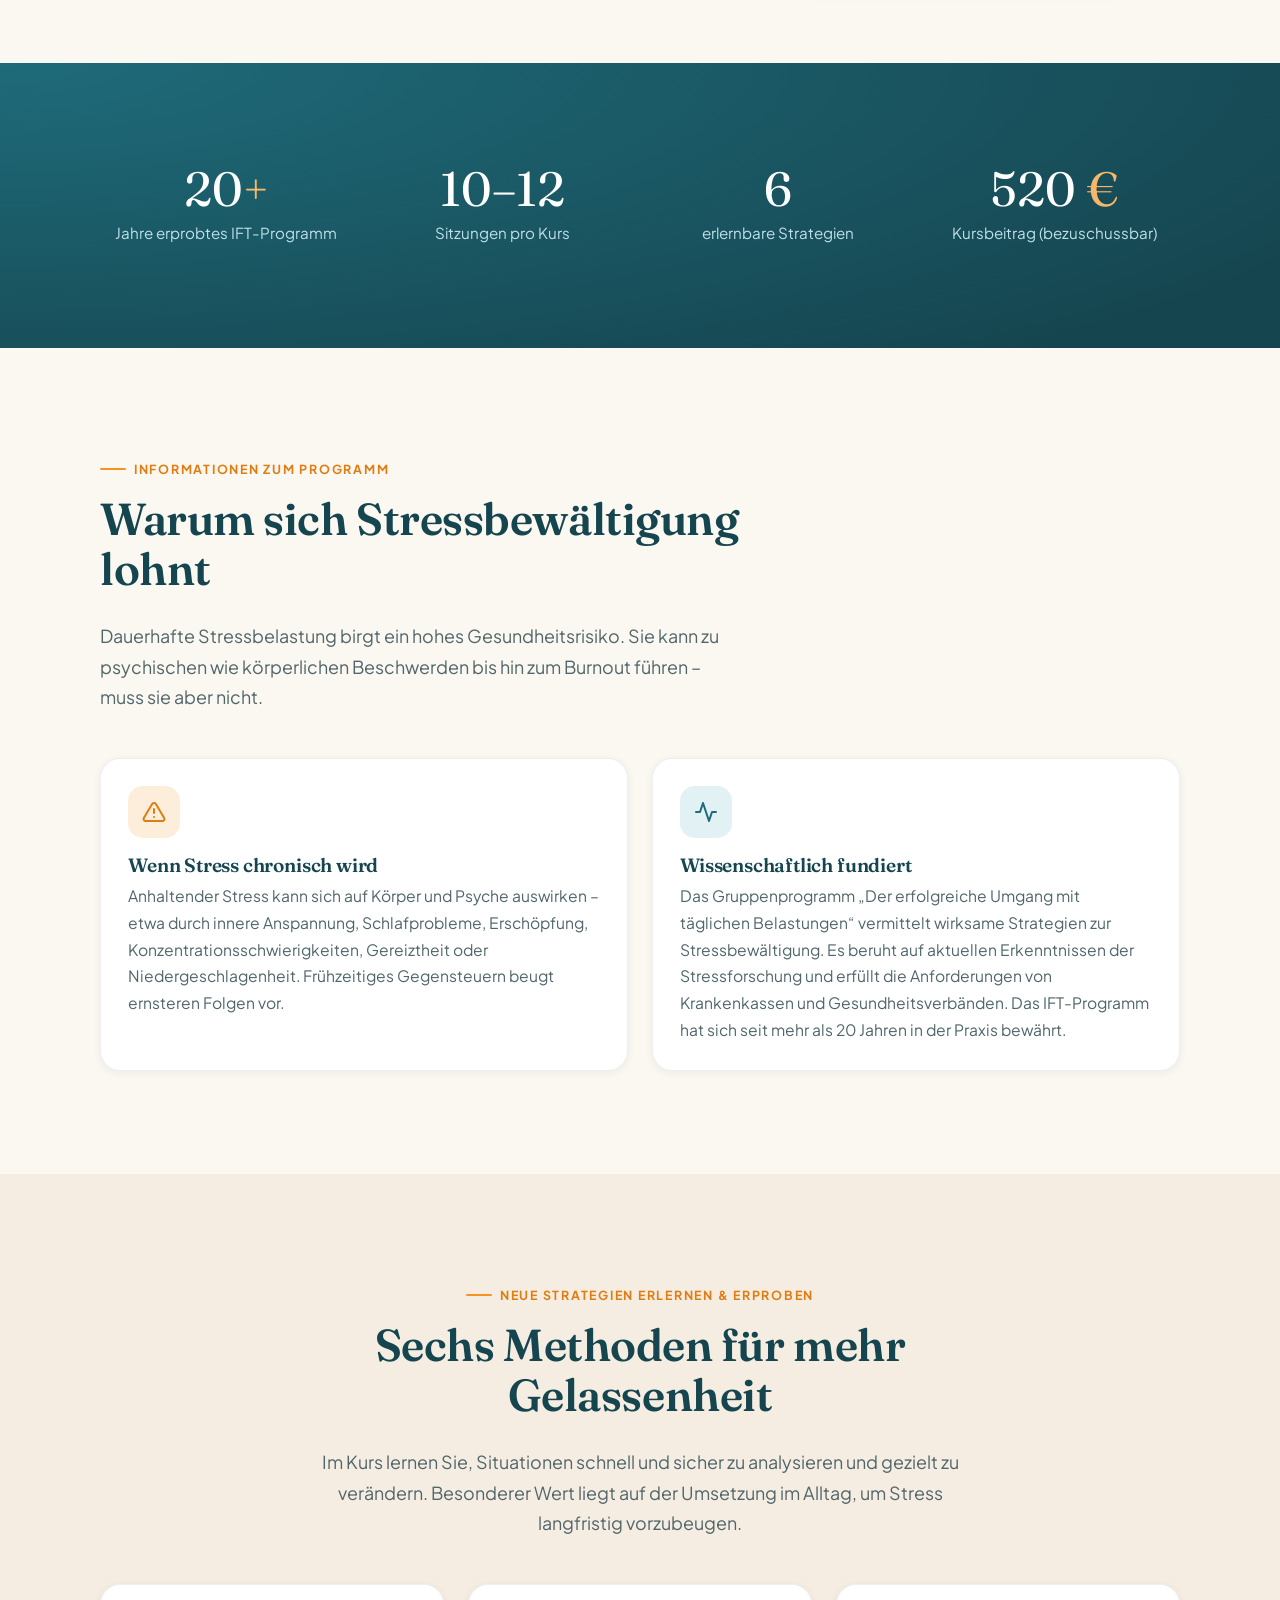
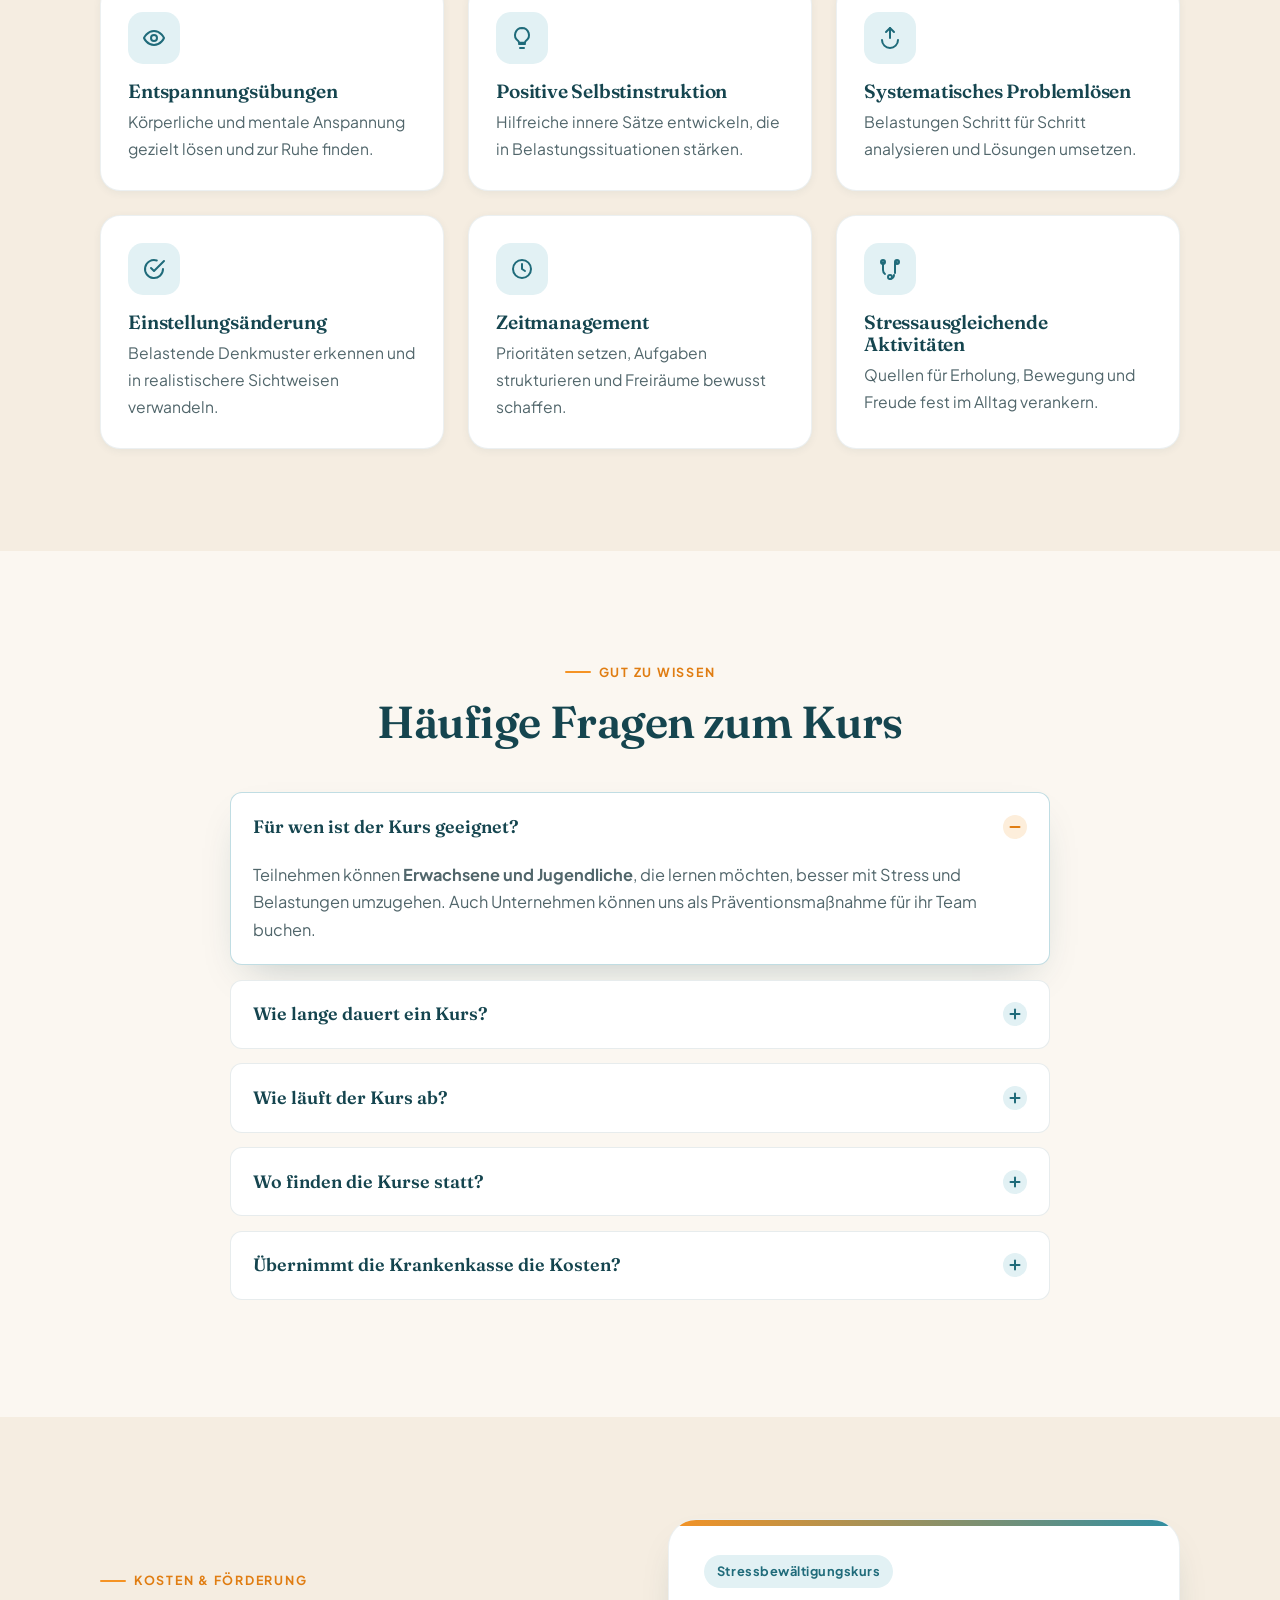
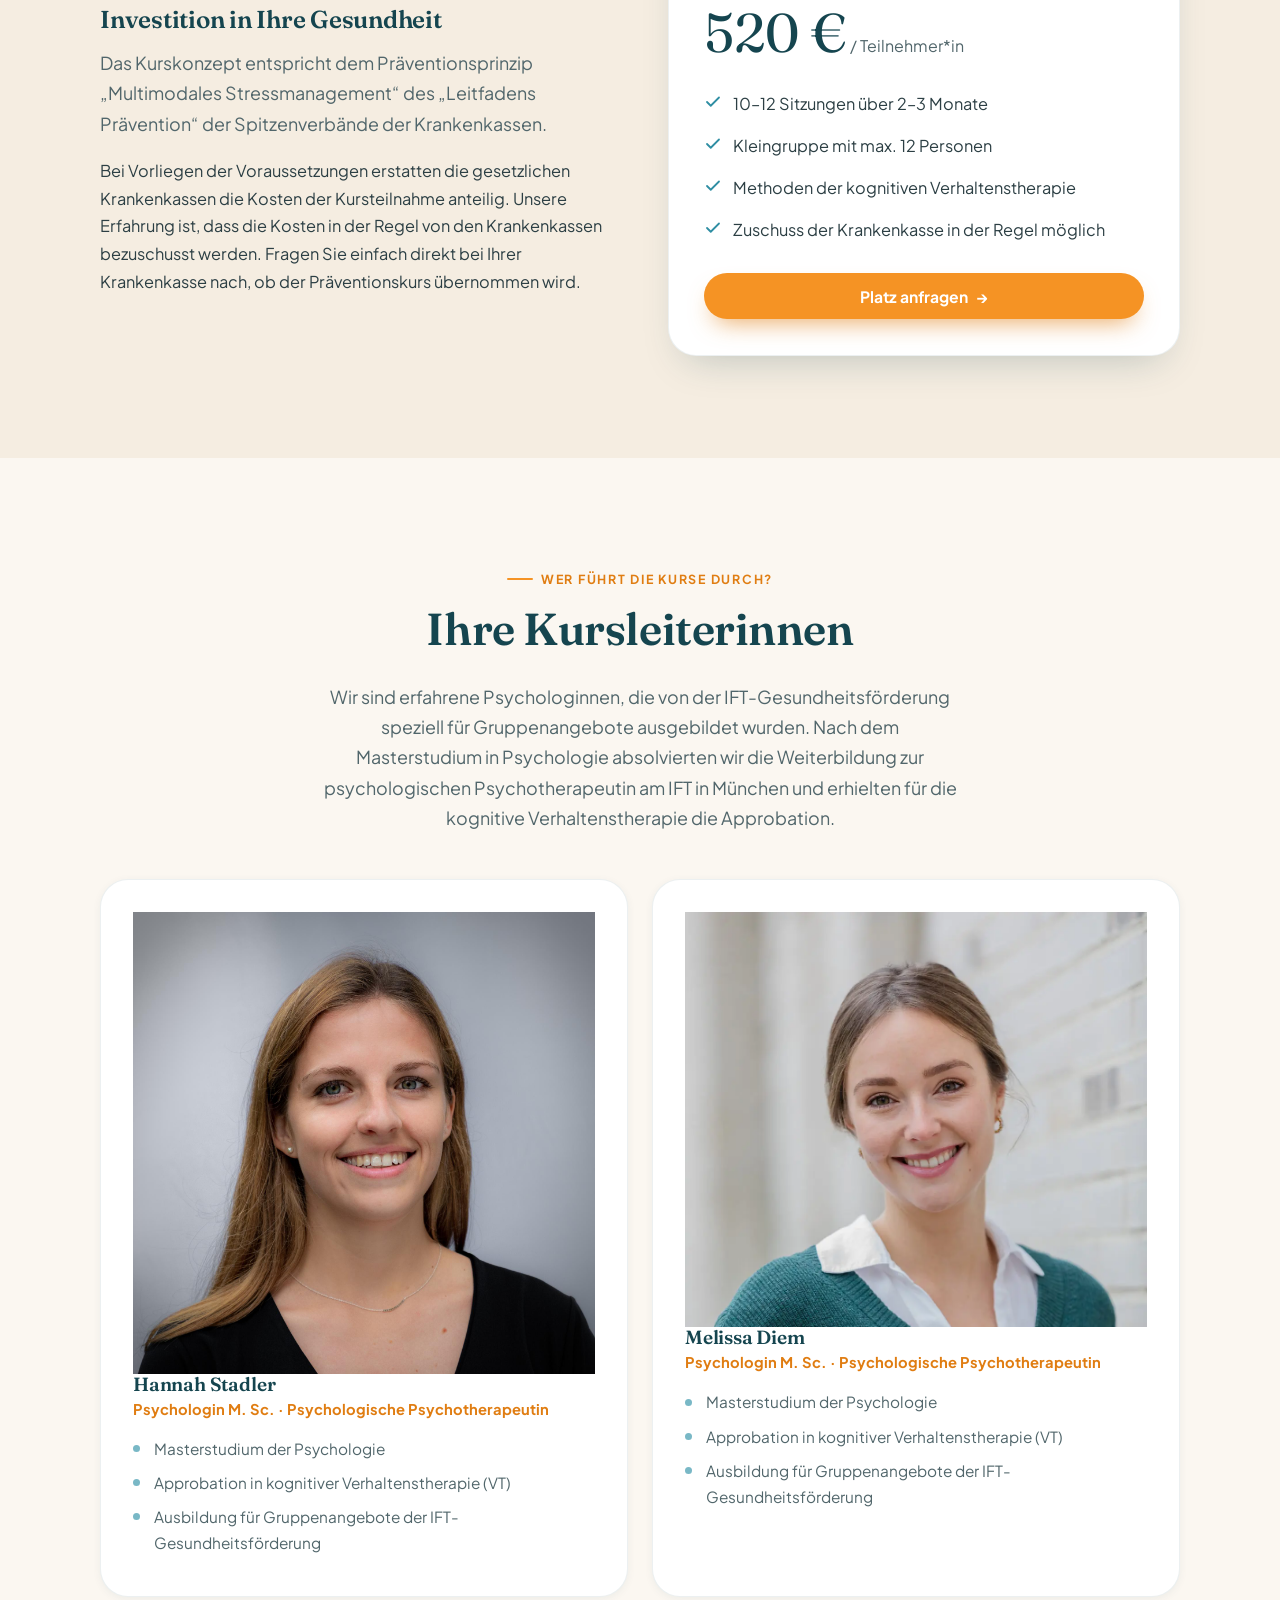
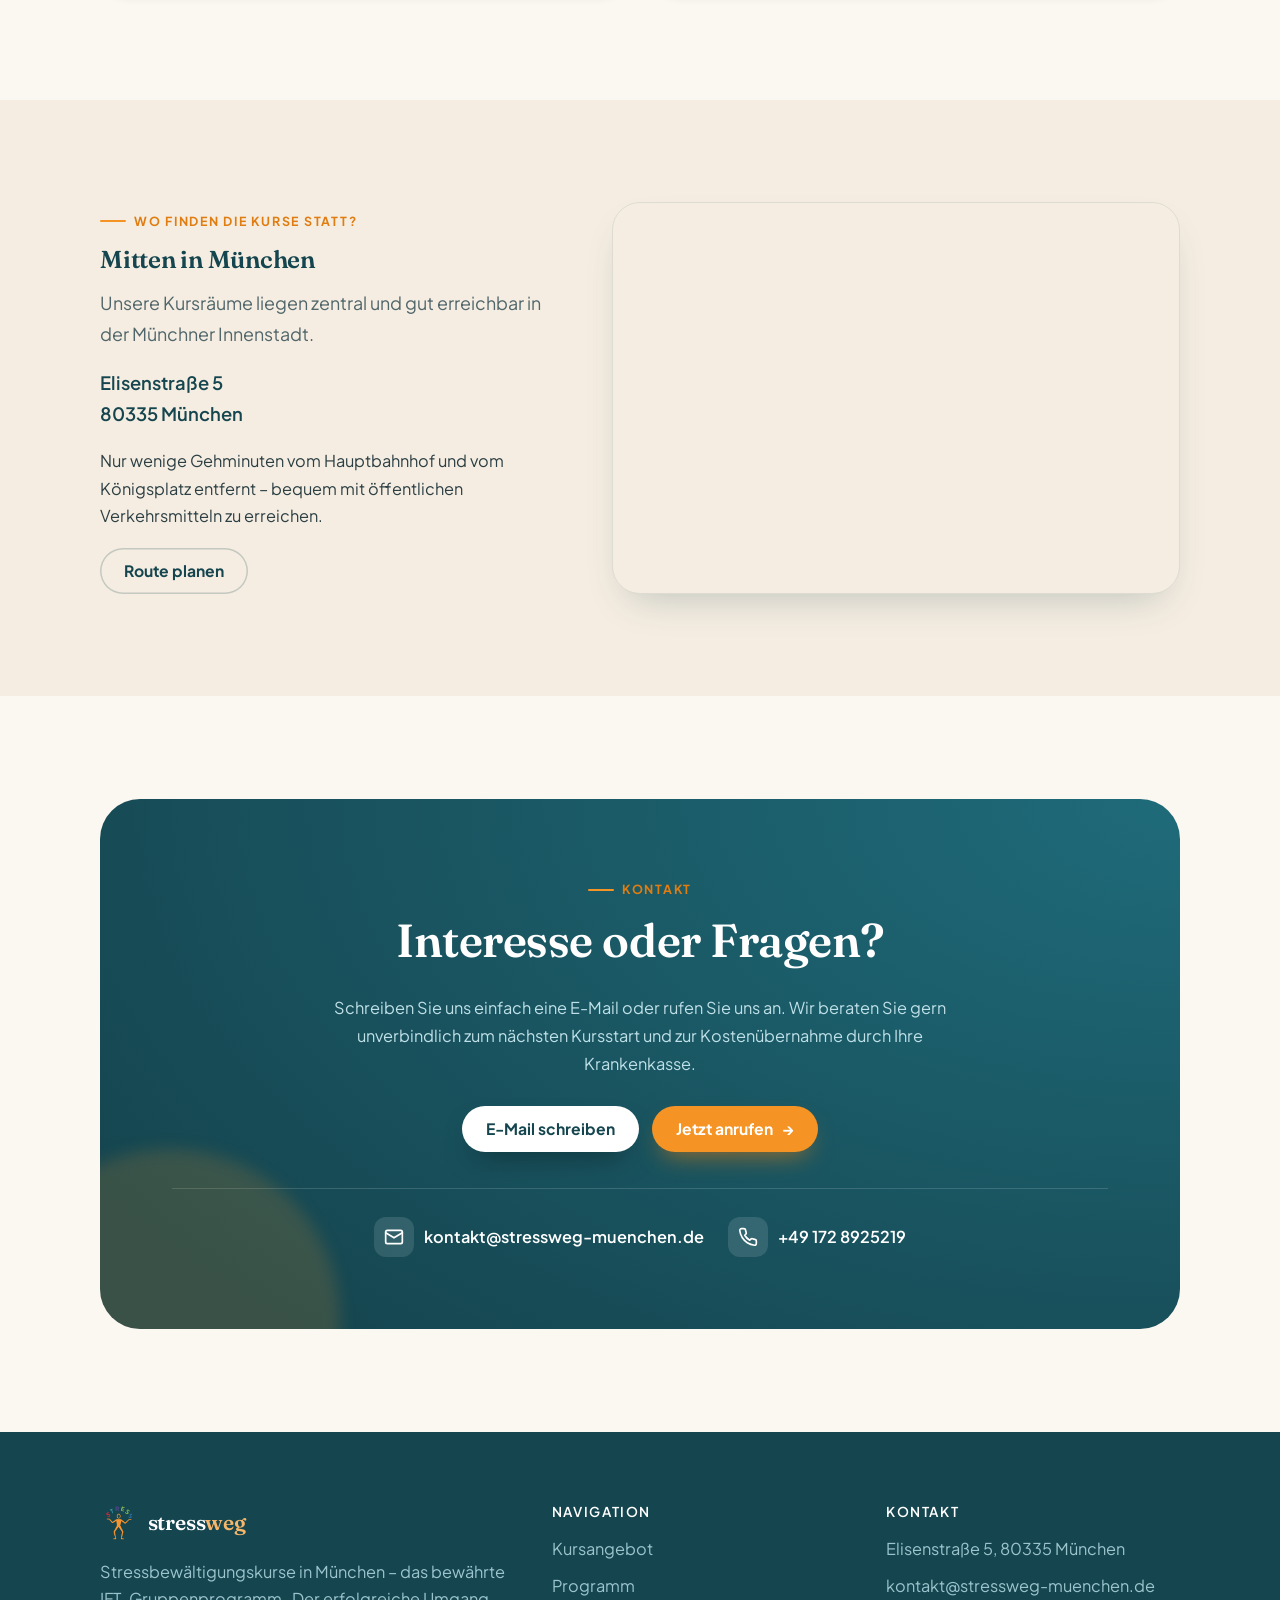
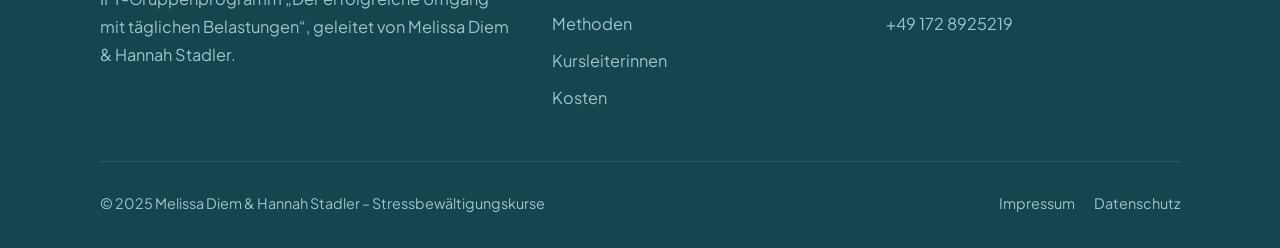
==== commit 3d44649c: "Add images to team member cards Updated team member cards to include images for Hannah Stadler and M" ====
--- a/index.html
+++ b/index.html
@@ -292,29 +292,34 @@
           <p class="lead">Wir sind erfahrene Psychologinnen, die von der IFT-Gesundheitsförderung speziell für Gruppenangebote ausgebildet wurden. Nach dem Masterstudium in Psychologie absolvierten wir die Weiterbildung zur psychologischen Psychotherapeutin am IFT in München und erhielten für die kognitive Verhaltenstherapie die Approbation.</p>
         </div>
 
-        <div class="grid grid--2">
-          <div class="team-card reveal">
-            <div class="team-card__avatar team-card__avatar--a" aria-hidden="true">HS</div>
-            <h3>Hannah Stadler</h3>
-            <div class="role">Psychologin M. Sc. · Psychologische Psychotherapeutin</div>
-            <ul>
-              <li>Masterstudium der Psychologie</li>
-              <li>Approbation in kognitiver Verhaltenstherapie (VT)</li>
-              <li>Ausbildung für Gruppenangebote der IFT-Gesundheitsförderung</li>
-            </ul>
-          </div>
-          <div class="team-card reveal">
-            <div class="team-card__avatar team-card__avatar--b" aria-hidden="true">MD</div>
-            <h3>Melissa Diem</h3>
-            <div class="role">Psychologin M. Sc. · Psychologische Psychotherapeutin</div>
-            <ul>
-              <li>Masterstudium der Psychologie</li>
-              <li>Approbation in kognitiver Verhaltenstherapie (VT)</li>
-              <li>Ausbildung für Gruppenangebote der IFT-Gesundheitsförderung</li>
-            </ul>
-          </div>
-        </div>
-      </div>
+       <div class="grid grid--2">
+  <div class="team-card reveal">
+    <img class="team-card__avatar-img" src="Hannah.png" alt="Hannah Stadler">
+
+    <h3>Hannah Stadler</h3>
+    <div class="role">Psychologin M. Sc. · Psychologische Psychotherapeutin</div>
+
+    <ul>
+      <li>Masterstudium der Psychologie</li>
+      <li>Approbation in kognitiver Verhaltenstherapie (VT)</li>
+      <li>Ausbildung für Gruppenangebote der IFT-Gesundheitsförderung</li>
+    </ul>
+  </div>
+
+  <div class="team-card reveal">
+    <img class="team-card__avatar-img" src="Melissa.png" alt="Melissa Diem">
+
+    <h3>Melissa Diem</h3>
+    <div class="role">Psychologin M. Sc. · Psychologische Psychotherapeutin</div>
+
+    <ul>
+      <li>Masterstudium der Psychologie</li>
+      <li>Approbation in kognitiver Verhaltenstherapie (VT)</li>
+      <li>Ausbildung für Gruppenangebote der IFT-Gesundheitsförderung</li>
+    </ul>
+  </div>
+</div>      
+</div>
     </section>
 
     <!-- ===== Standort ===== -->
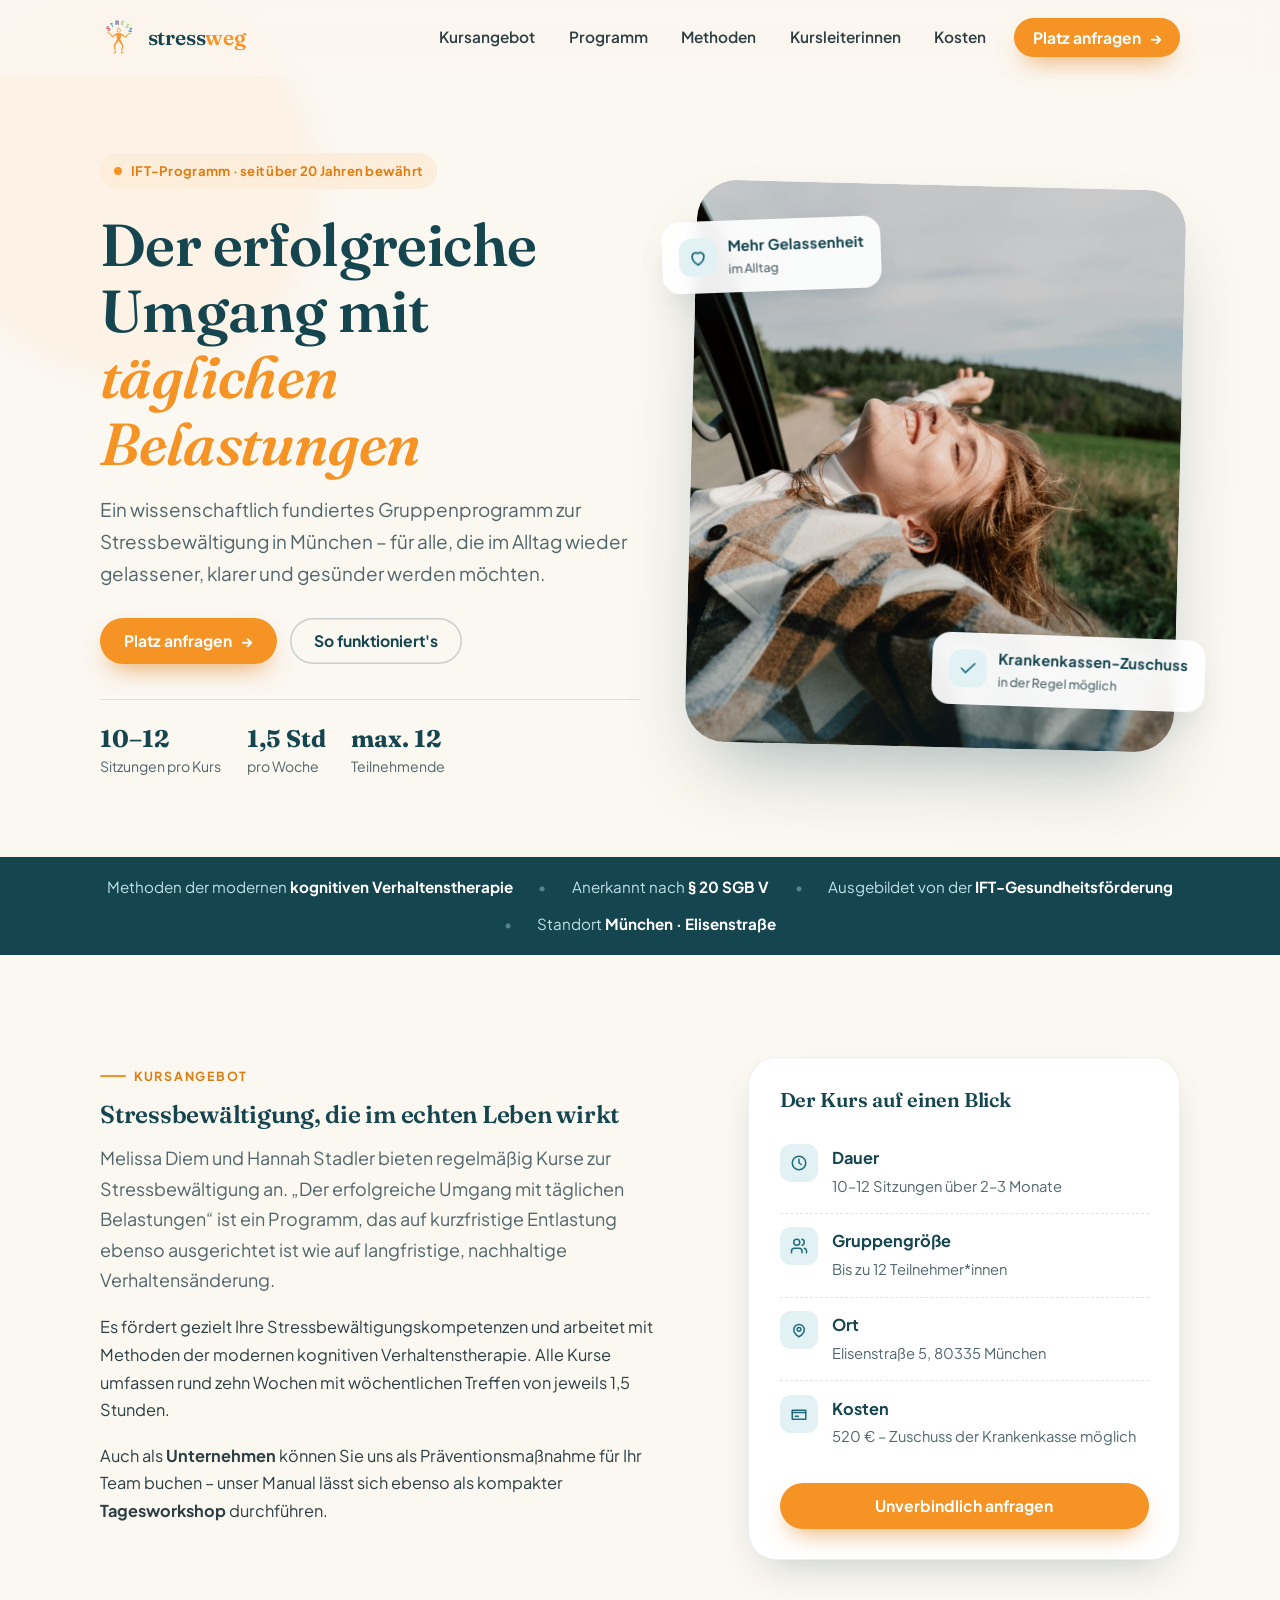
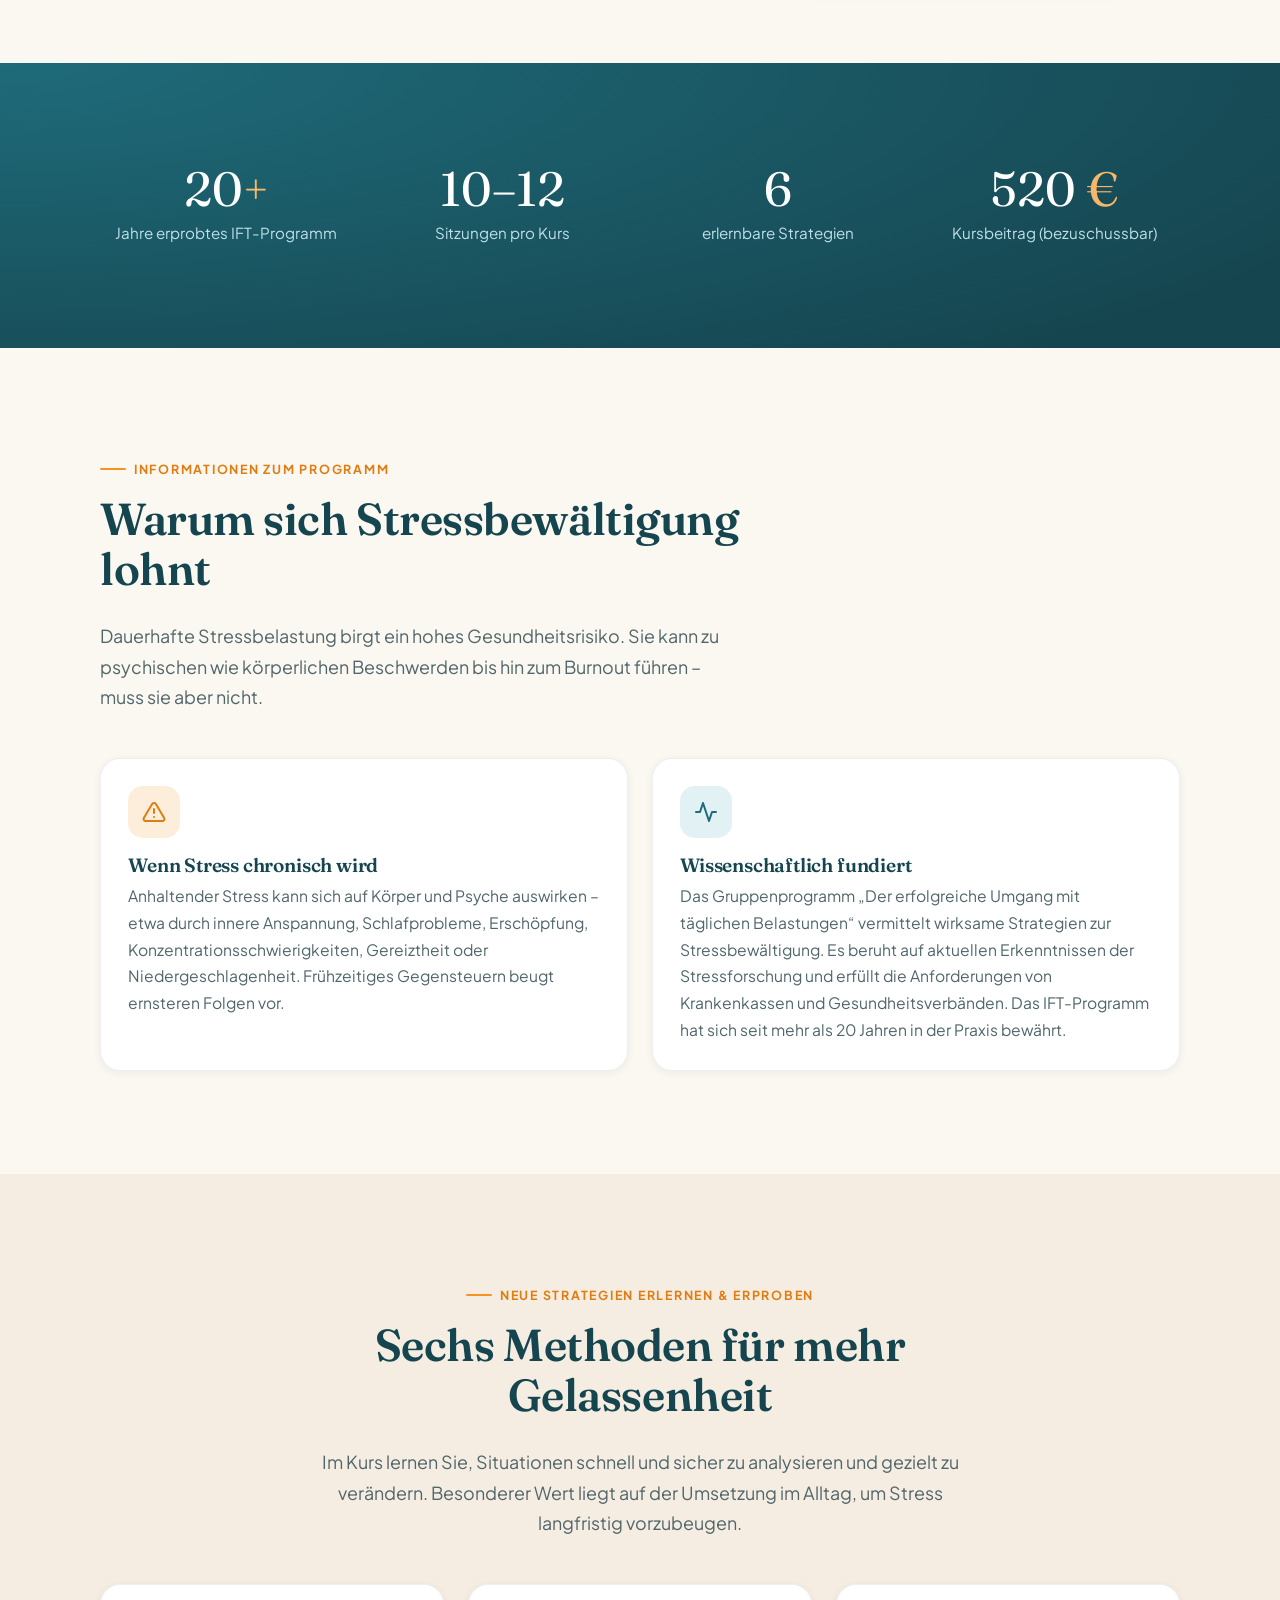
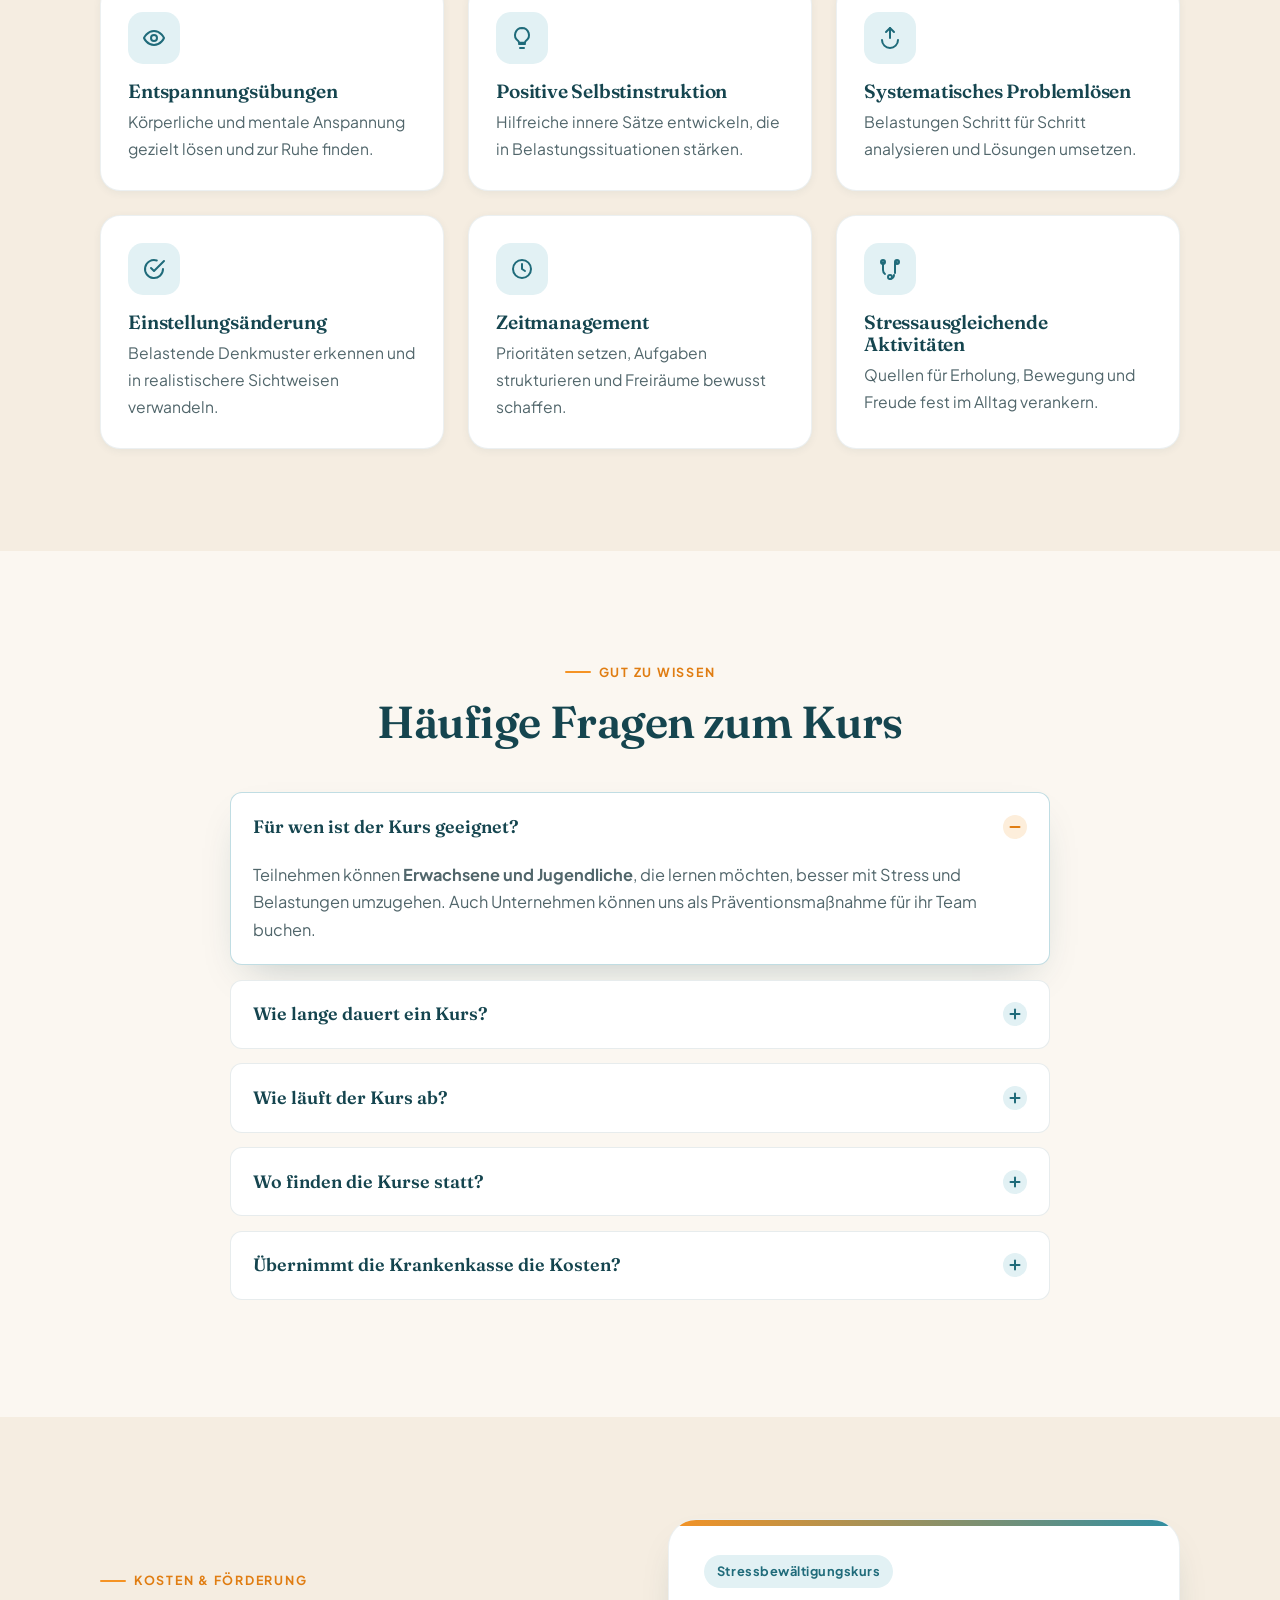
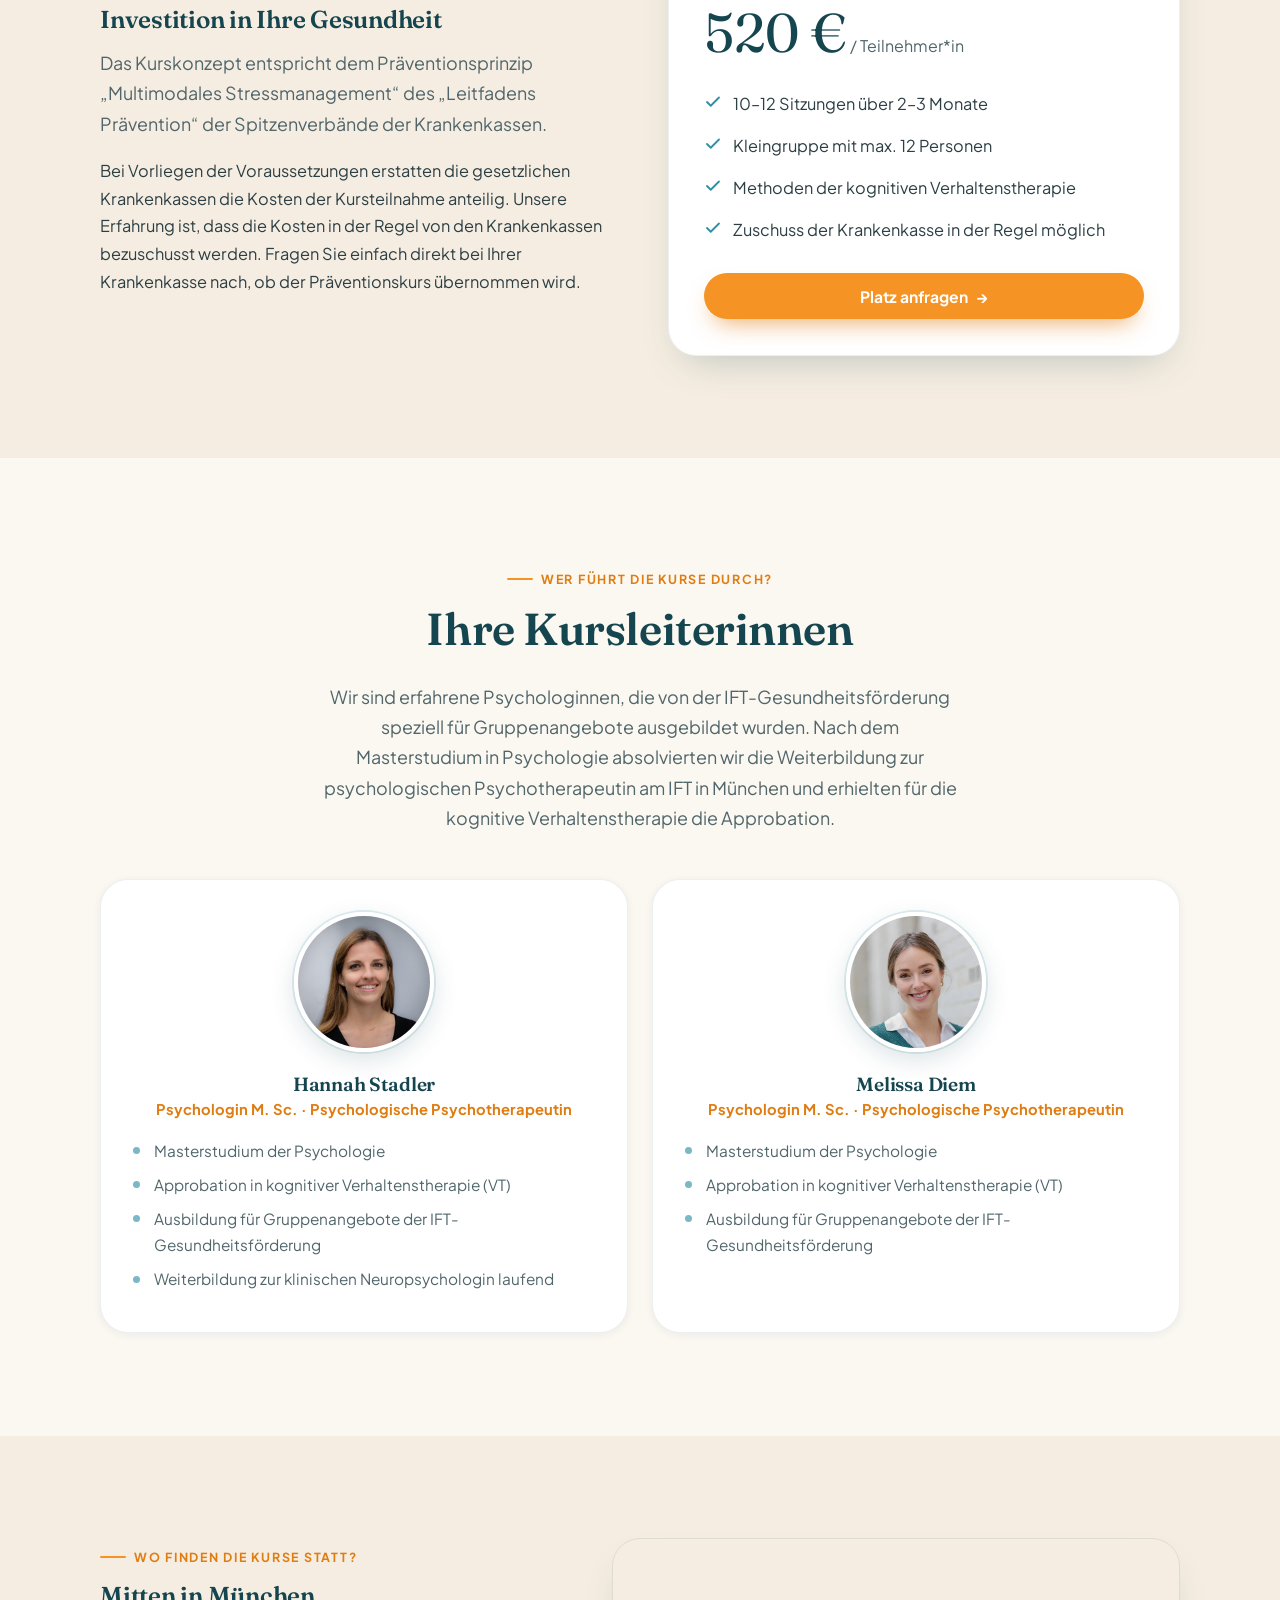
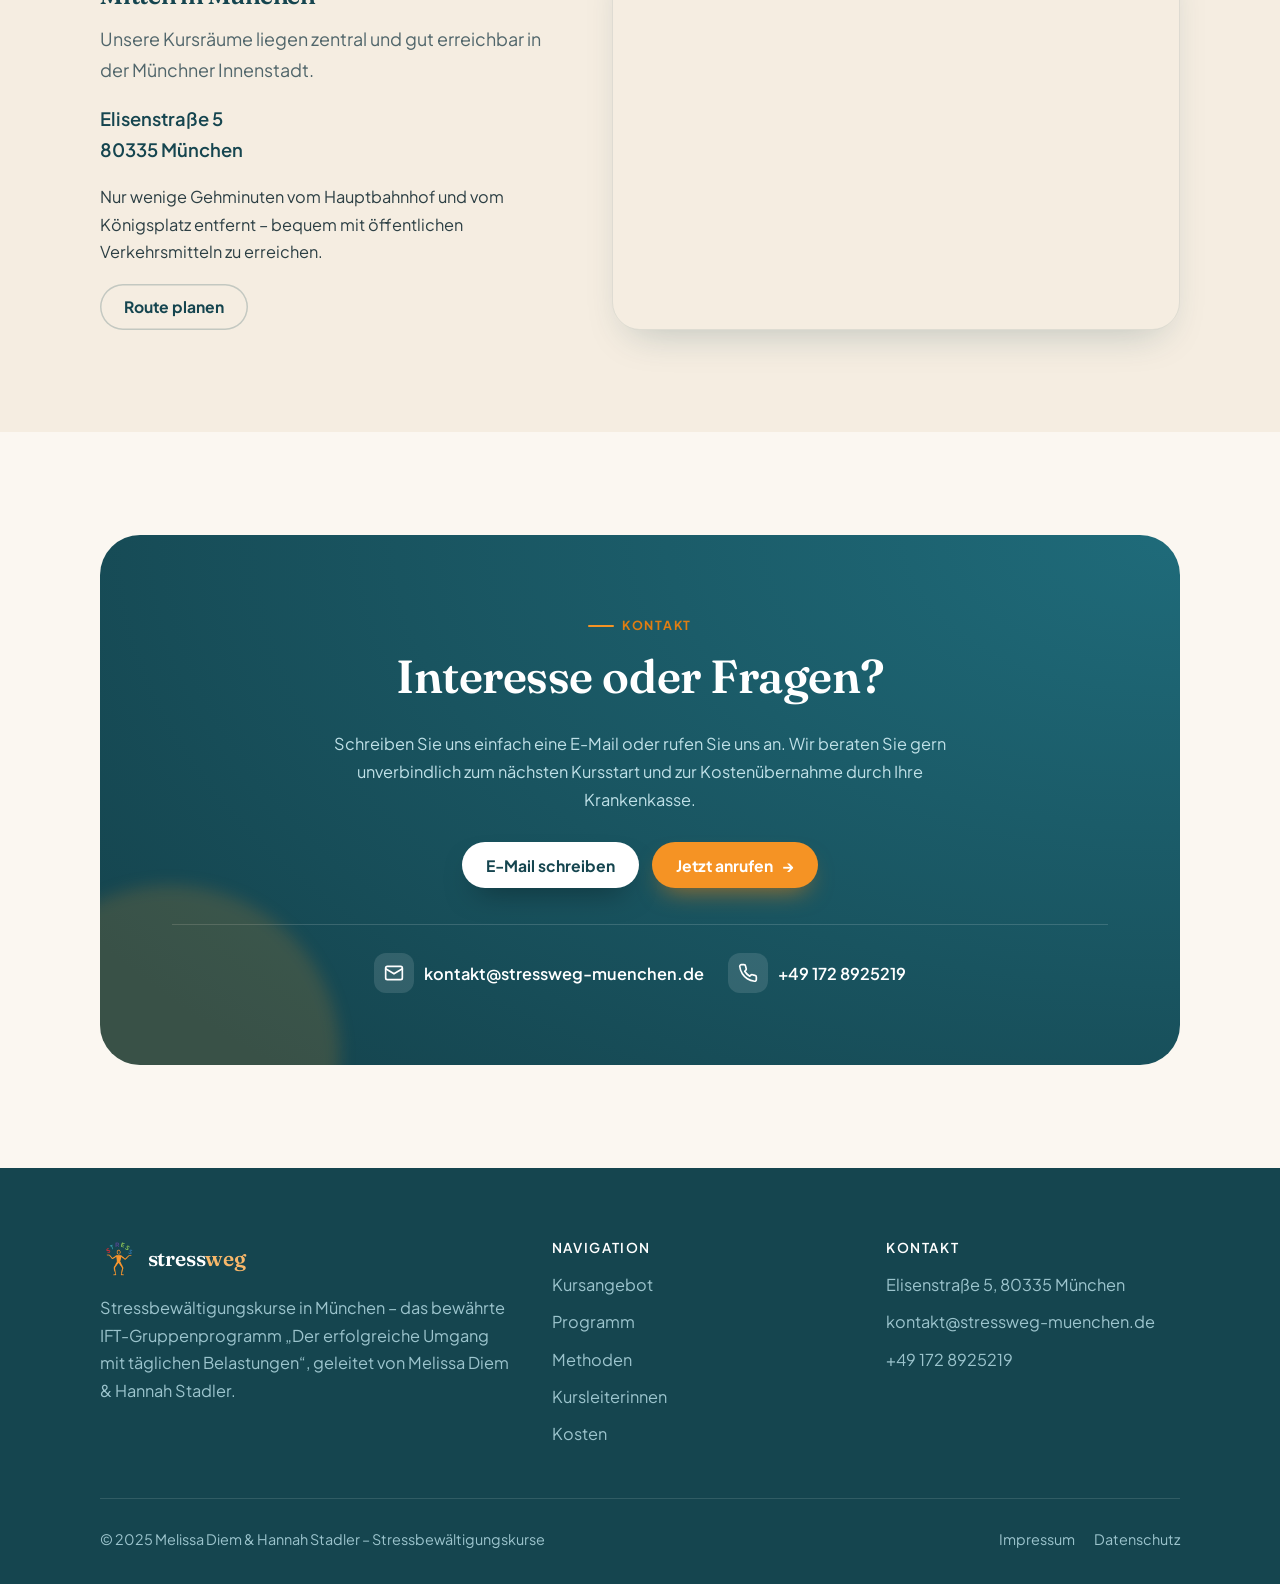
==== commit 84d22fc8: "Add ongoing training for clinical neuropsychologist" ====
--- a/index.html
+++ b/index.html
@@ -303,6 +303,7 @@
       <li>Masterstudium der Psychologie</li>
       <li>Approbation in kognitiver Verhaltenstherapie (VT)</li>
       <li>Ausbildung für Gruppenangebote der IFT-Gesundheitsförderung</li>
+      <li>Weiterbildung zur klinischen Neuropsychologin laufend</li>
     </ul>
   </div>
 
--- a/styles.css
+++ b/styles.css
@@ -736,3 +736,39 @@
   .hero__chip--tl { left: 2%; }
   .hero__chip--br { right: 2%; }
 }
+
+/* Team-Fotos */
+
+.team-card img {
+  width: 140px;
+  height: 140px;
+  object-fit: cover;
+  object-position: center top;
+  border-radius: 50%;
+  display: block;
+  margin: 0 auto 1.4rem;
+
+  border: 4px solid var(--white);
+  box-shadow:
+    0 8px 24px rgba(21, 69, 79, 0.15),
+    0 0 0 2px rgba(47, 142, 163, 0.15);
+
+  transition: transform 0.25s ease,
+              box-shadow 0.25s ease;
+}
+
+.team-card:hover img {
+  transform: scale(1.03);
+  box-shadow:
+    0 12px 32px rgba(21, 69, 79, 0.22),
+    0 0 0 2px rgba(47, 142, 163, 0.25);
+}
+
+.team-card h3 {
+  text-align: center;
+}
+
+.team-card .role {
+  text-align: center;
+  margin-bottom: 1rem;
+}
